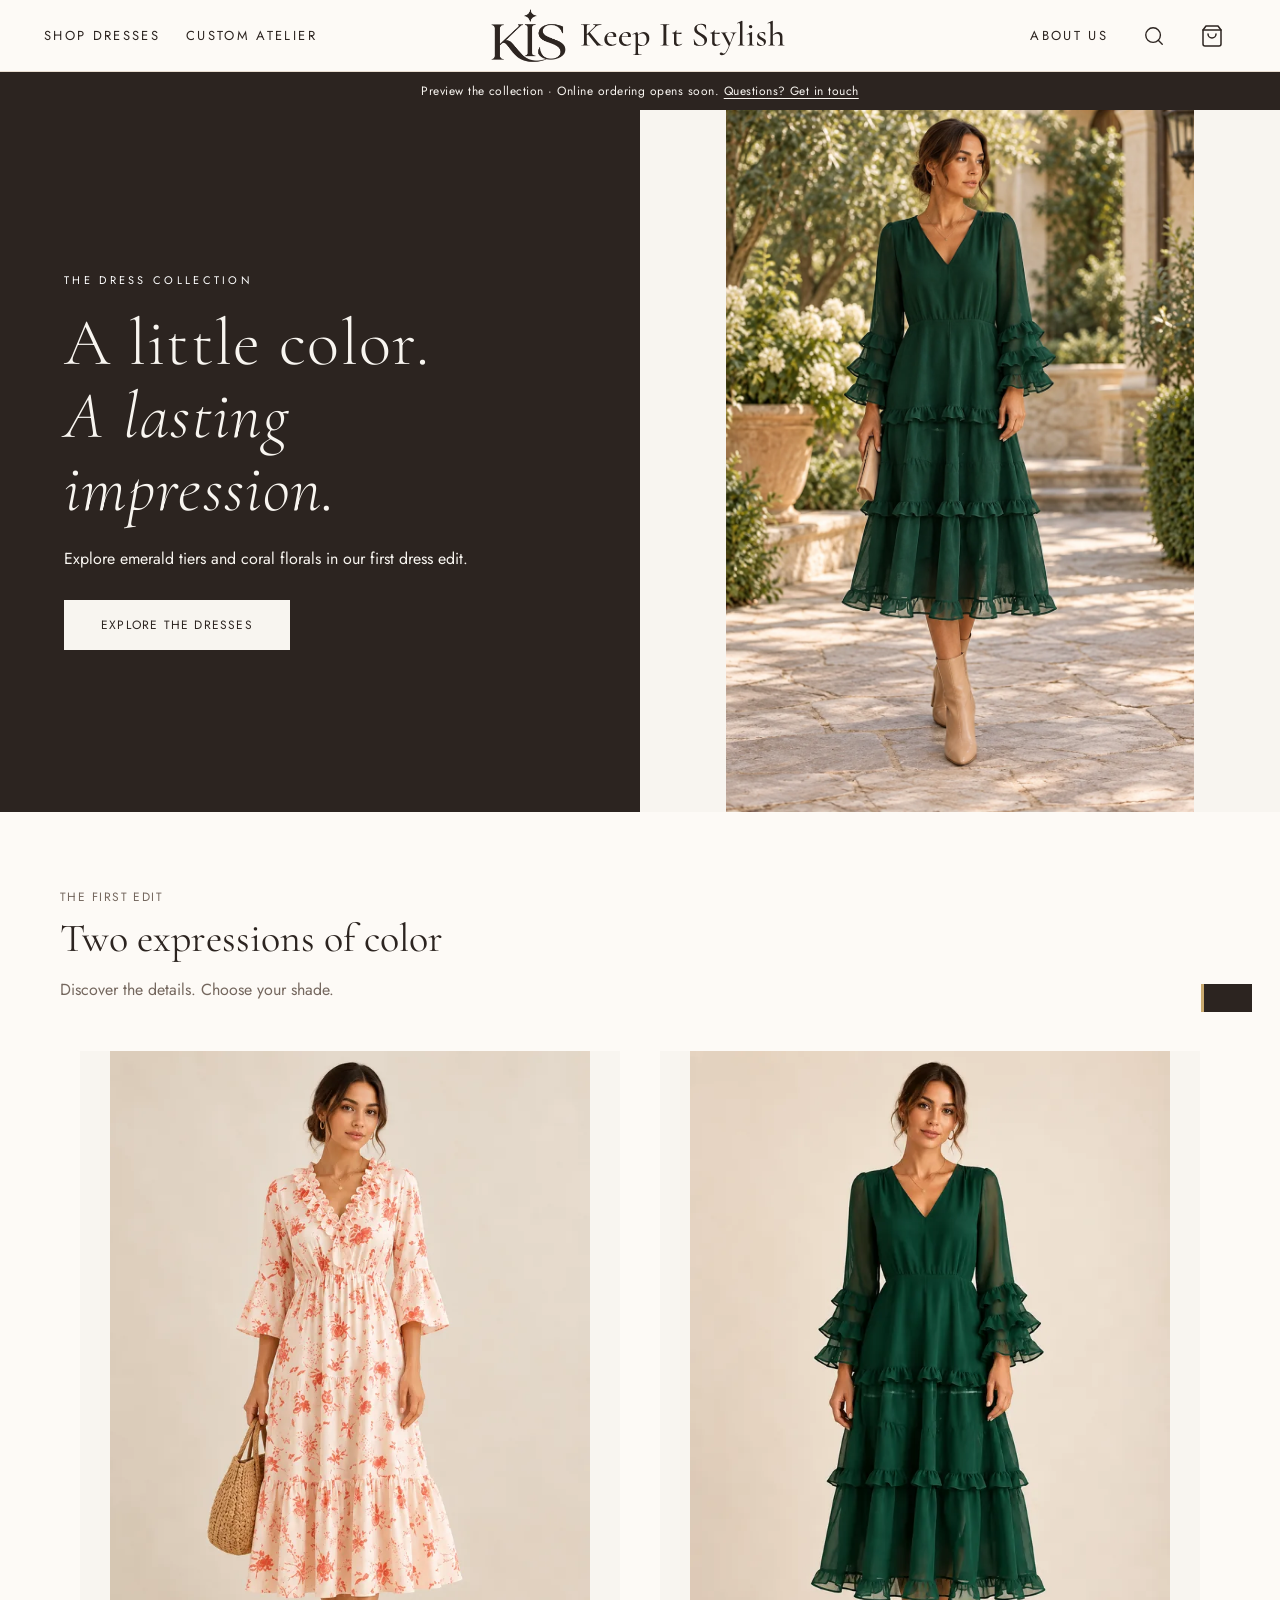
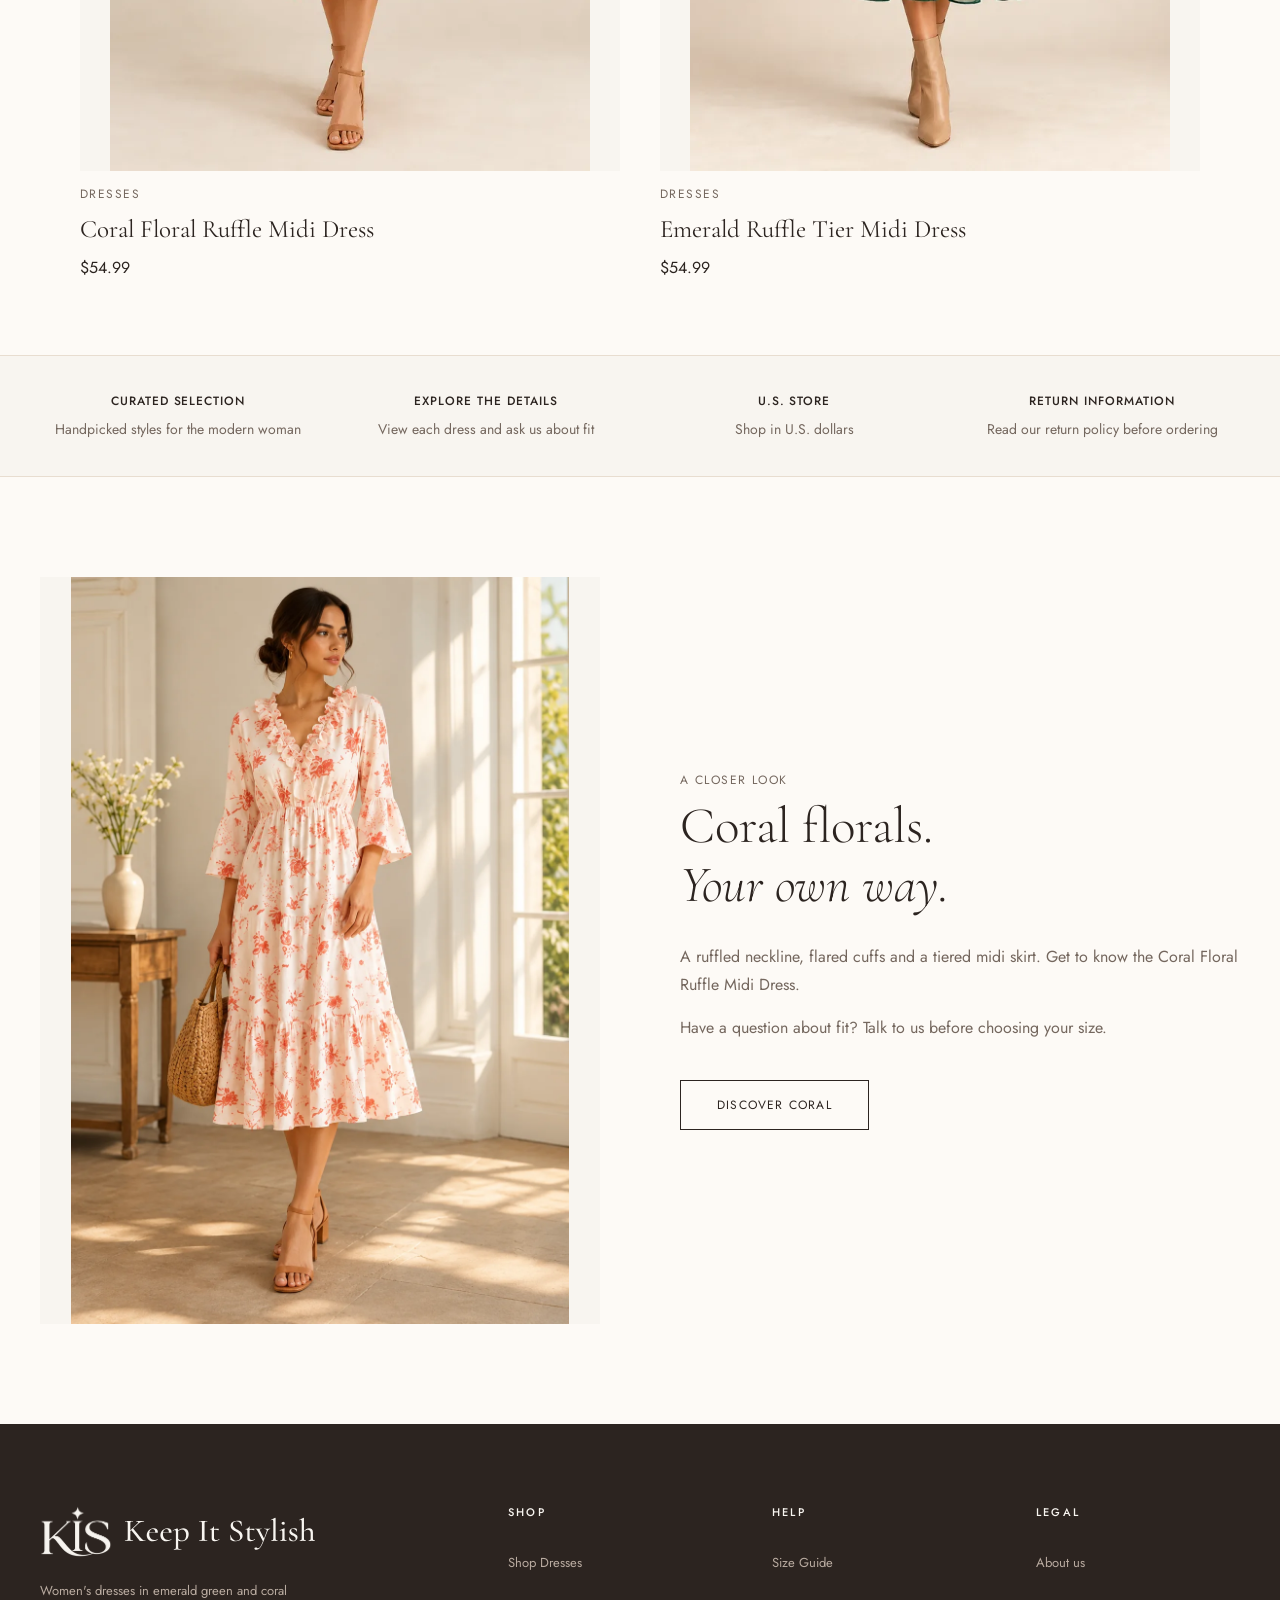
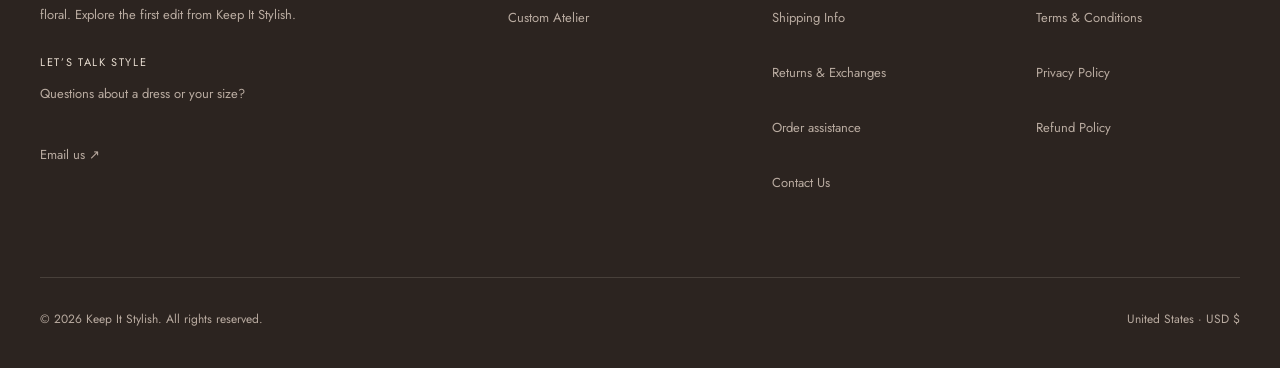
==== index.html @ 765e49f8 "Restore complete original Manju story" ====
<!DOCTYPE html>
<html lang="en-US">
<head>
<meta charset="UTF-8"/>
<meta name="viewport" content="width=device-width, initial-scale=1.0"/>
<title>Keep It Stylish | U.S. Store</title>
<meta name="description" content="Shop Keep It Stylish in U.S. dollars. Discover emerald and coral floral midi dresses for $54.99 and curated fashion."/>
<link rel="preconnect" href="https://fonts.googleapis.com"/>
<link rel="preconnect" href="https://fonts.gstatic.com" crossorigin/>
<link href="https://fonts.googleapis.com/css2?family=Cormorant+Garamond:ital,wght@0,300;0,400;0,500;1,300;1,400&family=Jost:wght@300;400;500&display=swap" rel="stylesheet"/>
<link rel="icon" href="assets/brand/favicon.ico" sizes="any"/>
<link rel="icon" type="image/svg+xml" href="assets/brand/favicon.svg?v=original-2"/>
<link rel="icon" type="image/png" sizes="32x32" href="assets/brand/favicon-32.png"/>
<link rel="apple-touch-icon" sizes="180x180" href="assets/brand/apple-touch-icon.png"/>
<style>
*{box-sizing:border-box;margin:0;padding:0}
:root{
  --ivory:#F8F5F0;--warm:#FDFAF6;--sand:#E8DDD0;--blush:#D4A89A;
  --rose:#8B4A5A;--charcoal:#2C2420;--stone:#9B8F85;--gold:#C9A96E;--espresso:#4A3028;
}
html{scroll-behavior:smooth}
body{background:var(--warm);color:var(--charcoal);font-family:'Jost',sans-serif;font-weight:300;-webkit-font-smoothing:antialiased}
.page{display:none}.page.active{display:block;animation:fadeIn .35s ease}
@keyframes fadeIn{from{opacity:0;transform:translateY(8px)}to{opacity:1;transform:translateY(0)}}


/* ── NAVBAR ── */
nav{position:sticky;top:0;z-index:100;background:rgba(253,250,246,.97);backdrop-filter:blur(12px);border-bottom:1px solid var(--sand);height:72px;display:flex;align-items:center;padding:0 40px}
.nav-left{display:flex;gap:18px}
.nav-logo{position:absolute;left:50%;transform:translateX(-50%);text-align:center;cursor:pointer;text-decoration:none}
.nav-logo-main{font-family:'Cormorant Garamond',serif;font-size:32px;letter-spacing:.1em;color:var(--charcoal);line-height:1}
.nav-logo-sub{font-size:9px;letter-spacing:.3em;color:var(--stone);text-transform:uppercase;margin-top:4px;font-family:'Jost',sans-serif}
.kis-wordmark{display:block;width:64px;height:auto;max-width:none;flex-shrink:0}
.nav-right{margin-left:auto;display:flex;gap:20px;align-items:center}
.nav-link{font-size:11px;letter-spacing:.18em;text-transform:uppercase;color:var(--charcoal);cursor:pointer;font-family:'Jost',sans-serif;background:none;border:none;transition:color .2s;padding:4px}
.nav-link:hover{color:var(--stone)}
.cart-btn{position:relative;background:none;border:none;cursor:pointer;color:var(--charcoal);font-size:22px;display:flex;align-items:center;padding:4px}
.cart-badge{position:absolute;top:-4px;right:-8px;background:var(--rose);color:#fff;font-size:9px;width:18px;height:18px;border-radius:50%;display:flex;align-items:center;justify-content:center;font-family:'Jost',sans-serif;font-weight:500}
.hamburger{display:none;background:none;border:none;cursor:pointer;color:var(--charcoal);font-size:20px;padding:0;width:40px;height:40px;align-items:center;justify-content:center;flex-shrink:0}
.nav-icon-btn{display:flex;align-items:center;justify-content:center;padding:0!important}
.logo-option:hover{border-color:var(--charcoal)!important;background:var(--ivory)!important}
.logo-option.selected{border-color:var(--charcoal)!important;outline:2px solid var(--charcoal);background:var(--ivory)!important}

/* ── SEARCH OVERLAY ── */
.search-overlay{position:fixed;inset:0;z-index:200;background:rgba(253,250,246,.97);backdrop-filter:blur(8px);display:flex;align-items:flex-start;justify-content:center;padding-top:120px;animation:fadeIn .2s ease}
.search-inner{width:100%;max-width:600px;padding:0 32px}
.search-input-el{width:100%;background:transparent;border:none;border-bottom:2px solid var(--charcoal);font-family:'Cormorant Garamond',serif;font-size:36px;color:var(--charcoal);outline:none;padding:8px 0;letter-spacing:.02em}
.search-input-el::placeholder{color:var(--stone)}
.search-close{position:fixed;top:32px;right:32px;background:none;border:none;cursor:pointer;color:var(--charcoal);font-size:24px}

/* ── MOBILE MENU ── */
.mobile-menu{position:fixed;inset:0;z-index:99;background:var(--warm);display:flex;flex-direction:column;align-items:center;justify-content:center;gap:36px}
.mobile-menu-close{position:absolute;top:24px;right:24px;background:none;border:none;cursor:pointer;color:var(--charcoal);font-size:24px}
.mobile-nav-link{font-family:'Cormorant Garamond',serif;font-size:30px;color:var(--charcoal);cursor:pointer;letter-spacing:.04em;background:none;border:none}

/* ── BUTTONS ── */
.btn{display:inline-block;font-family:'Jost',sans-serif;font-size:11px;letter-spacing:.15em;text-transform:uppercase;padding:15px 36px;cursor:pointer;border:1px solid var(--charcoal);transition:all .3s}
.btn-dark{background:var(--charcoal);color:var(--ivory)}.btn-dark:hover{background:transparent;color:var(--charcoal)}
.btn-light{background:transparent;color:var(--charcoal)}.btn-light:hover{background:var(--charcoal);color:var(--ivory)}
.btn-ivory{background:var(--ivory);color:var(--charcoal);border-color:var(--ivory)}.btn-ivory:hover{background:transparent;color:var(--ivory)}
.btn-outline-light{background:transparent;color:var(--ivory);border:1px solid rgba(253,250,246,.5)}.btn-outline-light:hover{background:var(--ivory);color:var(--charcoal)}
.btn-full{width:100%;text-align:center;padding:18px}

/* ── HERO ── */
.hero{position:relative;height:calc(100vh - 72px);min-height:560px;max-height:900px;overflow:hidden;display:flex;align-items:flex-end}
.hero img{width:100%;height:100%;object-fit:cover;object-position:center top;position:absolute;inset:0}
.hero-overlay{position:absolute;inset:0;background:linear-gradient(to top,rgba(44,36,32,.75) 0%,rgba(44,36,32,.1) 50%,transparent 100%)}
.hero-content{position:relative;z-index:2;padding:0 80px 80px;max-width:680px}
.hero-label{font-size:11px;letter-spacing:.3em;text-transform:uppercase;color:rgba(253,250,246,.7);margin-bottom:18px;font-family:'Jost',sans-serif}
.hero-title{font-family:'Cormorant Garamond',serif;font-size:clamp(44px,6vw,78px);font-weight:300;color:var(--ivory);line-height:1.1;margin-bottom:32px;letter-spacing:.02em}
.hero-btns{display:flex;gap:14px;flex-wrap:wrap}

/* ── SECTIONS ── */
.section{max-width:1400px;margin:0 auto;padding:0 40px}
.section-label{font-size:10px;letter-spacing:.25em;text-transform:uppercase;color:var(--stone);margin-bottom:8px;font-family:'Jost',sans-serif}
.section-title{font-family:'Cormorant Garamond',serif;font-size:40px;font-weight:400;color:var(--charcoal)}
.section-header{display:flex;justify-content:space-between;align-items:flex-end;margin-bottom:48px}
.view-all{font-size:11px;letter-spacing:.15em;text-transform:uppercase;color:var(--charcoal);cursor:pointer;border-bottom:1px solid var(--charcoal);padding-bottom:2px;background:none;border-top:none;border-left:none;border-right:none;font-family:'Jost',sans-serif}

/* ── PRODUCT GRID ── */
.product-grid{display:grid;grid-template-columns:repeat(auto-fill,minmax(260px,1fr));gap:40px 28px}
.product-card{cursor:pointer}.product-card:hover{opacity:.93}
.product-img-wrap{position:relative;aspect-ratio:3/4;overflow:hidden;background:var(--ivory);margin-bottom:14px}
.product-img-wrap img{width:100%;height:100%;object-fit:cover;transition:transform .6s ease}
.product-card:hover .product-img-wrap img{transform:scale(1.04)}
.product-overlay{position:absolute;bottom:0;left:0;right:0;background:rgba(44,36,32,.85);color:var(--ivory);text-align:center;padding:12px;font-size:11px;letter-spacing:.2em;text-transform:uppercase;font-family:'Jost',sans-serif;transform:translateY(100%);transition:transform .28s ease}
.product-card:hover .product-overlay{transform:translateY(0)}
.badge{display:inline-block;font-size:10px;font-weight:500;letter-spacing:.15em;text-transform:uppercase;padding:3px 9px}
.badge-new{background:var(--charcoal);color:var(--ivory)}
.badge-best{background:var(--rose);color:#fff}
.badge-sale{background:var(--gold);color:var(--charcoal)}
.product-cat{font-size:10px;letter-spacing:.2em;text-transform:uppercase;color:var(--stone);margin-bottom:6px;font-family:'Jost',sans-serif}
.product-name{font-family:'Cormorant Garamond',serif;font-size:20px;font-weight:400;color:var(--charcoal);margin-bottom:8px}
.product-price-main{font-size:14px;color:var(--charcoal);font-family:'Jost',sans-serif}
.product-price-orig{font-size:13px;color:var(--stone);text-decoration:line-through;margin-left:8px;font-family:'Jost',sans-serif}

/* ── CATEGORY TILES ── */
.cat-grid{display:grid;grid-template-columns:1fr 1fr;gap:24px}
.cat-tile{position:relative;aspect-ratio:4/3;overflow:hidden;cursor:pointer}
.cat-tile img{width:100%;height:100%;object-fit:cover;transition:transform .6s ease}
.cat-tile:hover img{transform:scale(1.04)}
.cat-overlay{position:absolute;inset:0;background:linear-gradient(to top,rgba(44,36,32,.65) 0%,transparent 60%)}
.cat-info{position:absolute;bottom:40px;left:40px}
.cat-sub{font-size:10px;letter-spacing:.25em;text-transform:uppercase;color:rgba(253,250,246,.7);margin-bottom:8px;font-family:'Jost',sans-serif}
.cat-name{font-family:'Cormorant Garamond',serif;font-size:34px;font-weight:400;color:var(--ivory);letter-spacing:.04em}

/* ── MARQUEE ── */
.marquee-bar{background:var(--charcoal);padding:22px 0;overflow:hidden;white-space:nowrap}
.marquee-inner{display:inline-block;animation:marquee 22s linear infinite;font-size:11px;letter-spacing:.2em;text-transform:uppercase;color:var(--sand);font-family:'Jost',sans-serif}
@keyframes marquee{from{transform:translateX(0)}to{transform:translateX(-50%)}}

/* ── PROMISE STRIP ── */
.promise-strip{background:var(--ivory);border-top:1px solid var(--sand);border-bottom:1px solid var(--sand);padding:60px 40px}
.promise-grid{max-width:1200px;margin:0 auto;display:grid;grid-template-columns:repeat(4,1fr);gap:32px;text-align:center}
.promise-icon{font-family:'Cormorant Garamond',serif;font-size:28px;color:var(--gold);margin-bottom:14px}
.promise-title{font-size:11px;letter-spacing:.15em;text-transform:uppercase;color:var(--charcoal);margin-bottom:8px;font-weight:500;font-family:'Jost',sans-serif}
.promise-text{font-size:13px;color:var(--stone);line-height:1.6;font-family:'Jost',sans-serif}

/* ── EDITORIAL ── */
.editorial{max-width:1400px;margin:100px auto;padding:0 40px;display:grid;grid-template-columns:1fr 1fr;gap:80px;align-items:center}
.editorial img{width:100%;aspect-ratio:3/4;object-fit:cover}
.editorial-title{font-family:'Cormorant Garamond',serif;font-size:clamp(34px,4vw,54px);font-weight:300;color:var(--charcoal);line-height:1.15;margin-bottom:28px}
.editorial-text{font-size:14px;line-height:1.9;color:var(--stone);margin-bottom:14px;font-family:'Jost',sans-serif}

/* ── DIVIDER ── */
.divider{height:1px;background:var(--sand);margin:24px 0}

/* ── FOOTER ── */
footer{background:var(--charcoal);color:var(--sand);padding:80px 40px 40px;margin-top:120px}
.footer-grid{max-width:1400px;margin:0 auto;display:grid;grid-template-columns:2fr 1fr 1fr 1fr;gap:60px;padding-bottom:60px;border-bottom:1px solid rgba(232,221,208,.15)}
.footer-brand{font-family:'Cormorant Garamond',serif;font-size:26px;color:var(--ivory);letter-spacing:.08em;margin-bottom:14px}
.footer-desc{font-size:13px;line-height:1.8;color:var(--stone);max-width:260px;margin-bottom:28px;font-family:'Jost',sans-serif}
.footer-col-title{font-size:11px;letter-spacing:.2em;text-transform:uppercase;color:var(--ivory);margin-bottom:22px;font-weight:500;font-family:'Jost',sans-serif}
.footer-link{display:block;font-size:13px;color:var(--stone);margin-bottom:11px;cursor:pointer;transition:color .2s;background:none;border:none;font-family:'Jost',sans-serif;text-align:left}.footer-link:hover{color:var(--ivory)}
.footer-bottom{max-width:1400px;margin:32px auto 0;display:flex;justify-content:space-between;font-size:12px;color:var(--stone);font-family:'Jost',sans-serif}
.newsletter-row{display:flex}
.newsletter-input{flex:1;background:rgba(255,255,255,.07);border:1px solid rgba(232,221,208,.2);border-right:none;color:var(--ivory);font-family:'Jost',sans-serif;font-size:12px;padding:11px 14px;outline:none}
.newsletter-btn{background:var(--gold);border:1px solid var(--gold);color:var(--charcoal);font-family:'Jost',sans-serif;font-size:10px;letter-spacing:.15em;text-transform:uppercase;padding:11px 16px;cursor:pointer;font-weight:500}

/* ── COLLECTIONS ── */
.collections-header{text-align:center;margin-bottom:56px;padding-top:60px}
.cat-tabs{display:flex;justify-content:center;border-bottom:1px solid var(--sand);margin-bottom:44px}
.cat-tab{font-family:'Jost',sans-serif;font-size:11px;letter-spacing:.18em;text-transform:uppercase;background:none;border:none;border-bottom:2px solid transparent;padding:12px 28px;cursor:pointer;color:var(--stone);margin-bottom:-1px;transition:all .2s}
.cat-tab.active{border-bottom-color:var(--charcoal);color:var(--charcoal)}
.controls-row{display:flex;justify-content:space-between;align-items:center;margin-bottom:36px;flex-wrap:wrap;gap:12px}
.filter-btn{display:flex;align-items:center;gap:8px;font-family:'Jost',sans-serif;font-size:11px;letter-spacing:.15em;text-transform:uppercase;background:none;border:1px solid var(--sand);padding:10px 18px;cursor:pointer;color:var(--charcoal)}
.sort-select{font-family:'Jost',sans-serif;font-size:11px;background:none;border:1px solid var(--sand);padding:10px 14px;cursor:pointer;color:var(--charcoal);outline:none}

/* ── PRODUCT DETAIL ── */
.product-detail-grid{max-width:1400px;margin:0 auto;padding:40px 40px 100px;display:grid;grid-template-columns:1fr 1fr;gap:80px}
.gallery-main{aspect-ratio:3/4;overflow:hidden;background:var(--ivory);margin-bottom:14px;position:relative}
.gallery-main img{width:100%;height:100%;object-fit:cover}
.gallery-thumbs{display:flex;gap:12px}
.gallery-thumb{width:80px;height:100px;object-fit:cover;cursor:pointer;border:2px solid transparent;transition:border-color .2s}
.gallery-thumb.active{border-color:var(--charcoal)}
.size-grid{display:flex;gap:10px;flex-wrap:wrap;margin-top:14px}
.size-btn{width:52px;height:52px;font-family:'Jost',sans-serif;font-size:12px;background:transparent;color:var(--charcoal);border:1px solid var(--charcoal);cursor:pointer;transition:all .2s}
.size-btn.sel{background:var(--charcoal);color:var(--ivory)}
.swatch{width:34px;height:34px;border-radius:50%;cursor:pointer;border:3px solid transparent;outline:1px solid var(--sand);transition:border-color .2s}
.swatch.sel{border-color:var(--charcoal)}
.add-to-cart-btn{width:100%;padding:20px;background:var(--charcoal);color:var(--ivory);font-family:'Jost',sans-serif;font-size:11px;letter-spacing:.2em;text-transform:uppercase;border:none;cursor:pointer;margin-top:28px;margin-bottom:20px;transition:background .3s;display:flex;align-items:center;justify-content:center;gap:10px}
.add-to-cart-btn.added{background:var(--rose)}
.shipping-note{margin-top:28px;padding:20px;background:var(--ivory);border:1px solid var(--sand);font-size:12px;color:var(--stone);line-height:1.8;font-family:'Jost',sans-serif}

/* ── CART ── */
.cart-layout{display:grid;grid-template-columns:1fr 360px;gap:80px;align-items:start}
.cart-item-row{display:grid;grid-template-columns:100px 1fr auto;gap:22px;padding:26px 0;border-bottom:1px solid var(--sand);align-items:center}
.cart-item-img{width:100px;height:132px;object-fit:cover;background:var(--ivory)}
.qty-control{display:flex;align-items:center;border:1px solid var(--sand);width:fit-content}
.qty-btn{width:36px;height:36px;display:flex;align-items:center;justify-content:center;background:none;border:none;cursor:pointer;color:var(--charcoal);font-size:18px}
.qty-num{width:40px;text-align:center;font-size:14px;font-family:'Jost',sans-serif}
.remove-btn{background:none;border:none;cursor:pointer;color:var(--stone);font-size:16px;display:block;margin-left:auto}
.order-summary-box{background:var(--ivory);border:1px solid var(--sand);padding:40px;position:sticky;top:90px}

/* Coupon */
.coupon-row{display:flex;margin-bottom:8px}
.coupon-input{flex:1;border:1px solid var(--sand);border-right:none;background:#fff;font-family:'Jost',sans-serif;font-size:12px;padding:11px 14px;outline:none;letter-spacing:.06em;text-transform:uppercase}
.coupon-input.error{border-color:var(--rose)}
.coupon-apply{background:var(--sand);border:1px solid var(--sand);color:var(--charcoal);font-family:'Jost',sans-serif;font-size:10px;letter-spacing:.15em;text-transform:uppercase;padding:11px 14px;cursor:pointer}
.coupon-success{background:#f0fff0;border:1px solid #b2dfb2;padding:11px 14px;display:flex;justify-content:space-between;align-items:center;margin-bottom:8px;font-size:12px;color:green;font-family:'Jost',sans-serif}
.coupon-remove{background:none;border:none;cursor:pointer;color:var(--stone);font-size:16px}

/* ── CHECKOUT ── */
.checkout-layout{display:grid;grid-template-columns:1fr 360px;gap:80px;align-items:start}
.steps-row{display:flex;align-items:center;margin-bottom:52px}
.step-dot{width:32px;height:32px;border-radius:50%;display:flex;align-items:center;justify-content:center;font-size:12px;font-family:'Jost',sans-serif;background:var(--sand);color:var(--stone);flex-shrink:0}
.step-dot.done{background:var(--charcoal);color:var(--ivory)}
.step-text{font-size:11px;letter-spacing:.15em;text-transform:uppercase;font-family:'Jost',sans-serif;color:var(--stone);margin-left:10px}
.step-text.done{color:var(--charcoal)}
.step-line{width:60px;height:1px;background:var(--sand);margin:0 16px}

/* Form fields */
.field-label{font-size:10px;letter-spacing:.18em;text-transform:uppercase;color:var(--stone);display:block;margin-bottom:8px;font-family:'Jost',sans-serif}
.field-input{width:100%;border:none;border-bottom:1px solid var(--sand);background:transparent;font-family:'Jost',sans-serif;font-weight:300;font-size:14px;padding:11px 0;color:var(--charcoal);outline:none;transition:border-color .3s;letter-spacing:.04em}
.field-input:focus{border-bottom-color:var(--charcoal)}
.field-input::placeholder{color:var(--stone);font-size:13px}
.field-input.err{border-bottom-color:var(--rose)}
.field-error-msg{font-size:11px;color:var(--rose);margin-top:6px;font-family:'Jost',sans-serif;display:none}
.field-error-msg.visible{display:block}
.field-select{width:100%;border:none;border-bottom:1px solid var(--sand);background:transparent;font-family:'Jost',sans-serif;font-weight:300;font-size:14px;padding:11px 0;color:var(--charcoal);outline:none;transition:border-color .3s;appearance:none;cursor:pointer;background-image:url("data:image/svg+xml,%3Csvg xmlns='http://www.w3.org/2000/svg' width='12' height='12' viewBox='0 0 24 24' fill='none' stroke='%239B8F85' stroke-width='2'%3E%3Cpolyline points='6 9 12 15 18 9'%3E%3C/polyline%3E%3C/svg%3E");background-repeat:no-repeat;background-position:right 4px center}
.field-select.err{border-bottom-color:var(--rose)}
.form-grid-2{display:grid;grid-template-columns:1fr 1fr;gap:24px;margin-bottom:22px}
.form-grid-3{display:grid;grid-template-columns:1fr 1fr 1fr;gap:24px;margin-bottom:22px}
.form-single{margin-bottom:22px}
.validation-banner{background:#fff5f5;border:1px solid var(--rose);padding:14px 18px;margin-bottom:22px;font-size:12px;color:var(--rose);font-family:'Jost',sans-serif;display:none}
.validation-banner.visible{display:block}
.shipping-summary{background:var(--ivory);border:1px solid var(--sand);padding:14px 18px;margin-bottom:28px;display:flex;justify-content:space-between;align-items:center}

/* Payment methods */
.payment-methods{display:grid;grid-template-columns:repeat(3,1fr);gap:12px;margin-bottom:36px}
.pay-method{border:1px solid var(--sand);padding:20px;text-align:center;cursor:pointer;background:var(--ivory);transition:border-color .2s}
.pay-method:hover,.pay-method.selected{border-color:var(--charcoal)}
.pay-icon{font-size:22px;margin-bottom:8px}
.pay-label{font-size:11px;color:var(--charcoal);font-family:'Jost',sans-serif;letter-spacing:.06em}

/* ── CONTENT PAGES ── */
.content-page{max-width:800px;margin:0 auto;padding:80px 40px 120px}
.content-page h1{font-family:'Cormorant Garamond',serif;font-size:52px;font-weight:400;color:var(--charcoal);margin-bottom:12px}
.content-page h2{font-family:'Cormorant Garamond',serif;font-size:26px;font-weight:400;color:var(--charcoal);margin-bottom:14px;margin-top:40px}
.content-page p{font-size:14px;color:var(--stone);line-height:1.9;font-family:'Jost',sans-serif;margin-bottom:8px}
.content-page ul{list-style:none;padding:0}
.content-page li{font-size:14px;color:var(--stone);line-height:1.8;padding-left:20px;position:relative;margin-bottom:8px;font-family:'Jost',sans-serif}
.content-page li::before{content:'—';position:absolute;left:0;color:var(--gold)}
.info-box{background:var(--ivory);border:1px solid var(--sand);padding:28px;margin-top:32px}
table{width:100%;border-collapse:collapse;margin-top:16px}
th{font-family:'Jost',sans-serif;font-size:10px;letter-spacing:.18em;text-transform:uppercase;color:var(--charcoal);padding:12px 16px;text-align:left;border-bottom:2px solid var(--sand);font-weight:500}
td{font-family:'Jost',sans-serif;font-size:13px;color:var(--stone);padding:14px 16px;border-bottom:1px solid var(--sand)}
tr:nth-child(even) td{background:var(--ivory)}

/* ── ACCOUNT ── */
.account-layout{display:grid;grid-template-columns:200px 1fr;gap:60px;max-width:1100px;margin:0 auto;padding:60px 40px 100px}
.account-nav-btn{width:100%;display:flex;align-items:center;gap:12px;padding:14px 16px;background:transparent;border:none;border-left:2px solid transparent;cursor:pointer;font-family:'Jost',sans-serif;font-size:11px;letter-spacing:.12em;text-transform:uppercase;color:var(--stone);text-align:left;margin-bottom:4px;transition:all .2s}
.account-nav-btn.active{background:var(--ivory);border-left-color:var(--charcoal);color:var(--charcoal)}
.order-card{border:1px solid var(--sand);padding:26px;margin-bottom:14px;background:var(--ivory)}
.order-status-badge{font-size:10px;letter-spacing:.15em;text-transform:uppercase;padding:4px 12px;border:1px solid;font-family:'Jost',sans-serif}
.status-delivered{color:#1D9E75;border-color:#1D9E75}
.status-shipped{color:var(--gold);border-color:var(--gold)}

/* ── MISC ── */
.back-link{display:inline-flex;align-items:center;gap:6px;font-size:11px;letter-spacing:.15em;text-transform:uppercase;color:var(--stone);cursor:pointer;margin-bottom:36px;background:none;border:none;font-family:'Jost',sans-serif;padding:0}
.back-link:hover{color:var(--charcoal)}
.toast{position:fixed;bottom:28px;right:28px;background:var(--charcoal);color:var(--ivory);padding:14px 24px;font-family:'Jost',sans-serif;font-size:13px;letter-spacing:.06em;z-index:9999;transform:translateY(140px);transition:transform .35s ease;border-left:3px solid var(--gold)}
.toast.show{transform:translateY(0)}
.empty-state{max-width:500px;margin:80px auto;text-align:center;padding:0 32px}
.success-box{background:#f0fff0;border:1px solid #b2dfb2;padding:32px;border-radius:0}
.login-page{max-width:440px;margin:80px auto;padding:0 40px 100px}

/* ══════════════════════════════════════════════
   RESPONSIVE — Tablet (≤1024px)
══════════════════════════════════════════════ */
@media(max-width:1024px){
  nav{padding:0 24px}
  .hero-content{padding:0 48px 64px}
  .section{padding:0 28px}
  .footer-grid{grid-template-columns:1fr 1fr;gap:40px}
  .editorial{gap:48px}
  .product-detail-grid{gap:48px}
}

/* ══════════════════════════════════════════════
   RESPONSIVE — Small Tablet / Large Phone (≤900px)
══════════════════════════════════════════════ */
@media(max-width:900px){
  /* Layouts */
  .cart-layout,.checkout-layout{grid-template-columns:1fr;gap:36px}
  .checkout-layout .order-summary-box,.cart-layout .order-summary-box{position:static;order:-1}
  .product-detail-grid{grid-template-columns:1fr;gap:32px;padding:24px 24px 60px}
  .account-layout{grid-template-columns:1fr;gap:0;padding:40px 24px 80px}
  .editorial{grid-template-columns:1fr;gap:40px;margin:60px auto;padding:0 24px}

  /* Grids */
  .form-grid-3{grid-template-columns:1fr 1fr}
  .promise-grid{grid-template-columns:1fr 1fr;gap:28px}
  .footer-grid{grid-template-columns:1fr 1fr;gap:36px}
  .payment-methods{grid-template-columns:repeat(3,1fr)}

  /* Account nav — horizontal strip on tablet */
  .account-nav-btn{border-left:none;border-bottom:2px solid transparent;padding:12px 14px;font-size:10px}
  .account-nav-btn.active{border-left-color:transparent;border-bottom-color:var(--charcoal)}
  #account-dash > div:first-child{display:flex;flex-direction:row;flex-wrap:wrap;gap:4px;border-bottom:1px solid var(--sand);margin-bottom:32px}

  /* Contact page grid */
  .contact-grid{grid-template-columns:1fr!important;gap:36px!important}

  /* Sections */
  .section{padding:0 24px}
  .section-header{margin-bottom:32px}
  footer{padding:60px 24px 32px;margin-top:80px}
  .promise-strip{padding:48px 24px}
  .content-page{padding:60px 24px 80px}
  /* Reduce large inline margins on home sections */
  .section[style*="margin-top:90px"]{margin-top:56px!important}
  .section[style*="margin-bottom:90px"]{margin-bottom:56px!important}
}

/* ══════════════════════════════════════════════
   RESPONSIVE — Mobile (≤640px)
══════════════════════════════════════════════ */
@media(max-width:640px){
  /* ── Nav ── */
  nav{padding:0 12px;height:60px}
  nav .nav-left{display:none}

  /* Hamburger — visible on left on mobile */
  .hamburger{display:flex!important}

  /* Logo — centered, compact on mobile */
  .nav-logo{gap:10px!important}
  .nav-logo > div:first-child{width:34px!important;height:34px!important}
  .nav-logo .kis-wordmark{width:45px}
  .nav-logo-main{font-size:16px!important;letter-spacing:.05em!important}
  .nav-logo-sub{font-size:7px!important;letter-spacing:.18em!important;margin-top:2px!important}

  /* Right-side icons — smaller, tight, no clutter */
  .nav-right{gap:0;margin-left:auto}
  .nav-right > button[onclick*="about"]{display:none}
  .nav-right .nav-link{padding:0;width:36px;height:36px}
  .nav-right .nav-link svg,.nav-icon-btn svg{width:20px!important;height:20px!important}
  .cart-btn{padding:0;width:36px;height:36px}
  .cart-btn svg{width:20px!important;height:20px!important}
  .cart-badge{top:-3px;right:-4px;width:15px;height:15px;font-size:8px}


  /* ── Hero ── */
  .hero{height:70vh;min-height:440px}
  .hero-content{padding:0 20px 44px;max-width:100%}
  .hero-title{font-size:clamp(34px,8vw,52px);margin-bottom:24px}
  .hero-label{font-size:10px;letter-spacing:.2em;margin-bottom:12px}
  .hero-btns{flex-direction:column;gap:10px}
  .hero-btns .btn{width:100%;text-align:center}

  /* ── Buttons ── */
  .btn{padding:14px 24px;font-size:11px}
  .btn-full{padding:16px}

  /* ── Sections ── */
  .section{padding:0 16px}
  .section-title{font-size:30px}
  .section-header{flex-direction:column;align-items:flex-start;gap:12px;margin-bottom:28px}
  .section[style*="margin-top:90px"]{margin-top:40px!important}
  .section[style*="margin-bottom:90px"]{margin-bottom:40px!important}

  /* ── Category tiles ── */
  .cat-grid{grid-template-columns:1fr;gap:16px}
  .cat-tile{aspect-ratio:16/9}
  .cat-info{bottom:20px;left:20px}
  .cat-name{font-size:26px}

  /* ── Product grid — 2 columns on phone ── */
  .product-grid{grid-template-columns:repeat(2,1fr);gap:20px 12px}
  .product-name{font-size:16px}
  .product-img-wrap{margin-bottom:10px}
  /* Overlay: always slightly visible on touch devices */
  .product-overlay{transform:translateY(0);opacity:0;transition:opacity .2s}
  .product-card:active .product-overlay{opacity:1}

  /* ── Collection page ── */
  .collections-header{padding-top:40px;margin-bottom:36px}
  .collections-header .section-title{font-size:36px}
  .cat-tabs{gap:0;overflow-x:auto;-webkit-overflow-scrolling:touch;justify-content:flex-start;padding-bottom:0;scrollbar-width:none}
  .cat-tabs::-webkit-scrollbar{display:none}
  .cat-tab{flex-shrink:0;padding:12px 18px;font-size:10px}
  .controls-row{flex-direction:row;flex-wrap:wrap;gap:10px;margin-bottom:24px}
  .filter-btn{font-size:10px;padding:9px 14px}
  .sort-select{font-size:10px;padding:9px 12px}

  /* ── Product detail ── */
  .product-detail-grid{padding:16px 16px 60px;gap:24px}
  .gallery-thumbs{gap:8px}
  .gallery-thumb{width:60px;height:76px}
  #detail-name{font-size:30px!important}
  #detail-price{font-size:22px!important}
  .size-btn{width:46px;height:46px;font-size:11px}
  .add-to-cart-btn{padding:16px;font-size:11px;margin-top:20px;margin-bottom:16px}
  .shipping-note{font-size:11px;padding:16px}
  /* back link area */
  [style*="padding:40px 40px 20px"]{padding:16px 16px 8px!important}

  /* ── Cart ── */
  .cart-layout{gap:28px}
  [style*="padding:60px 40px 100px"]{padding:32px 16px 60px!important}
  .cart-item-row{grid-template-columns:80px 1fr auto;gap:14px;padding:18px 0}
  .cart-item-img{width:80px;height:106px}
  .order-summary-box{padding:24px}
  #cart-title{font-size:32px!important}

  /* ── Checkout ── */
  .checkout-layout{gap:28px}
  .steps-row{margin-bottom:36px}
  .step-dot{width:28px;height:28px;font-size:11px}
  .step-text{font-size:10px;letter-spacing:.1em}
  .step-line{width:32px;margin:0 8px}
  .form-grid-2,.form-grid-3{grid-template-columns:1fr}
  .payment-methods{grid-template-columns:1fr;gap:10px}
  .pay-method{padding:14px;display:flex;align-items:center;gap:12px;text-align:left}
  .pay-icon{font-size:20px;margin-bottom:0}
  [style*="padding:60px 40px 100px"]{padding:28px 16px 60px!important}

  /* ── Promise strip ── */
  .promise-strip{padding:40px 16px}
  .promise-grid{grid-template-columns:1fr 1fr;gap:24px}
  .promise-icon{font-size:22px;margin-bottom:10px}
  .promise-title{font-size:10px}
  .promise-text{font-size:12px}

  /* ── Editorial ── */
  .editorial{margin:48px auto;padding:0 16px;gap:28px}
  .editorial img{aspect-ratio:4/3}
  .editorial-title{font-size:clamp(26px,6vw,40px);margin-bottom:20px}

  /* ── Marquee ── */
  .marquee-bar{padding:16px 0}

  /* ── Footer ── */
  footer{padding:48px 16px 28px;margin-top:60px}
  .footer-grid{grid-template-columns:1fr;gap:36px}
  .footer-brand{font-size:22px}
  .footer-desc{max-width:100%}
  .footer-bottom{flex-direction:column;gap:8px;text-align:center;font-size:11px}
  .newsletter-row{flex-direction:row}
  .newsletter-input{font-size:13px;padding:12px 14px}
  .newsletter-btn{font-size:10px;white-space:nowrap}

  /* ── Content pages ── */
  .content-page{padding:40px 16px 60px}
  .content-page h1{font-size:36px}
  .content-page h2{font-size:22px;margin-top:32px}
  table{font-size:12px}
  th,td{padding:10px 10px}
  .info-box{padding:20px}

  /* ── Account ── */
  .account-layout{padding:24px 16px 60px}
  .login-page{padding:0 16px 60px;margin:48px auto}
  .login-page .section-title{font-size:36px!important}
  #tab-profile .form-grid-2,.tab-orders .form-grid-2{grid-template-columns:1fr}

  /* ── Cart & Checkout pages inner padding ── */
  #page-cart > div,.page > .content-page{padding-left:16px!important;padding-right:16px!important}

  /* ── Toast ── */
  .toast{bottom:16px;right:16px;left:16px;font-size:12px;padding:12px 16px}

  /* ── Misc ── */
  .empty-state{padding:0 16px;margin:60px auto}
  .coupon-input{font-size:13px;padding:12px 12px}
  .coupon-apply{font-size:10px;padding:12px 12px}
  .back-link{margin-bottom:20px}
}

/* ══════════════════════════════════════════════
   RESPONSIVE — Extra small (≤380px) — e.g. SE
══════════════════════════════════════════════ */
@media(max-width:380px){
  .product-grid{grid-template-columns:repeat(2,1fr);gap:14px 8px}
  .product-name{font-size:14px}
  .hero{height:65vh;min-height:380px}
  .hero-title{font-size:28px}
  .cat-name{font-size:22px}
  .promise-grid{grid-template-columns:1fr}
  nav{height:56px}
  .footer-grid{gap:28px}
}

.gallery-main img{object-fit:contain}.gallery-thumbs{flex-wrap:wrap}button:disabled{opacity:.6;cursor:not-allowed}

@media(min-width:769px) and (max-width:1200px){.nav-left{gap:10px}.nav-link{font-size:9px;letter-spacing:.1em}.nav-logo-main{font-size:26px}}

.size-coming{width:78px;border-style:dashed;color:var(--stone)}.size-coming small{display:block;font-size:9px;line-height:1.4;margin-top:3px}.size-btn:focus-visible{outline:2px solid var(--gold);outline-offset:3px}

/* Outlined atelier signature: consistent lettering on every device. */
.brand-logo{display:block;width:300px;height:auto}
.nav-logo{display:flex;align-items:center;min-height:44px}
.nav-logo:focus-visible{outline:2px solid var(--rose);outline-offset:5px}
.footer-logo{display:block;width:280px;max-width:100%;height:auto;margin-bottom:20px}
@media(max-width:1100px){
  nav .nav-left{display:none}
  .hamburger{display:flex!important}
  .nav-right > button[onclick*="about"]{display:none}
}
@media(max-width:640px){
  .nav-logo{left:calc(50% - 18px)}
  .brand-logo{width:clamp(140px,calc(100vw - 174px),210px)}
  .nav-right > button[onclick*="account"]{display:none}
}
</style>
<link rel="stylesheet" href="assets/storefront.css?v=launch-15"/>
</head>
<body><a class="skip-link" href="#main-content">Skip to content</a>


<!-- NAVBAR -->
<nav>
  <!-- Desktop: left nav links · Mobile: hidden (hamburger takes its place) -->
  <div class="nav-left">
    <button class="nav-link" onclick="showPage('collections')">Shop Dresses</button>

    <button class="nav-link" onclick="showPage('custom')" style="color:#8B4A5A;border-bottom:1px solid #8B4A5A;padding-bottom:1px">Custom Atelier</button>
  </div>
  <!-- Mobile-only hamburger — sits on the LEFT so logo stays centered -->
  <button class="hamburger" id="hamburger-btn" onclick="toggleMobileMenu(true)" aria-label="Menu">☰</button>
  <!-- Centered logo -->
  <a class="nav-logo" href="#home" onclick="showPage('home');return false" aria-label="Keep It Stylish — home">
    <img class="brand-logo" src="assets/brand/logo.svg?v=original-2" width="384" height="76" alt="Keep It Stylish"/>
  </a>
  <!-- Right: icons -->
  <div class="nav-right">
    <button class="nav-link" onclick="showPage('about')" style="letter-spacing:.15em">About us</button>
    <button class="nav-link nav-icon-btn" onclick="openSearch()" aria-label="Search">
      <svg xmlns="http://www.w3.org/2000/svg" width="22" height="22" viewBox="0 0 24 24" fill="none" stroke="currentColor" stroke-width="1.5" stroke-linecap="round" stroke-linejoin="round"><circle cx="11" cy="11" r="8"/><path d="m21 21-4.35-4.35"/></svg>
    </button>
    <button class="nav-link nav-icon-btn" onclick="showPage('account')" aria-label="My Account">
      <svg xmlns="http://www.w3.org/2000/svg" width="22" height="22" viewBox="0 0 24 24" fill="none" stroke="currentColor" stroke-width="1.5" stroke-linecap="round" stroke-linejoin="round"><path d="M20 21v-2a4 4 0 0 0-4-4H8a4 4 0 0 0-4 4v2"/><circle cx="12" cy="7" r="4"/></svg>
    </button>
    <button class="cart-btn" onclick="showPage('cart')" aria-label="Cart">
      <svg xmlns="http://www.w3.org/2000/svg" width="24" height="24" viewBox="0 0 24 24" fill="none" stroke="currentColor" stroke-width="1.5" stroke-linecap="round" stroke-linejoin="round"><path d="M6 2 3 6v14a2 2 0 0 0 2 2h14a2 2 0 0 0 2-2V6l-3-4z"/><line x1="3" y1="6" x2="21" y2="6"/><path d="M16 10a4 4 0 0 1-8 0"/></svg>
      <span class="cart-badge" id="cart-badge" style="display:none">0</span>
    </button>
  </div>
</nav>

<!-- SEARCH OVERLAY -->
<div id="search-overlay" class="search-overlay" style="display:none">
  <div class="search-inner">
    <form onsubmit="doSearch(event)">
      <input class="search-input-el" id="search-input" aria-label="Search dresses" placeholder="Search styles…" autocomplete="off"/>
    </form>
    <p style="font-size:11px;color:var(--stone);margin-top:16px;letter-spacing:.1em;font-family:'Jost',sans-serif">Press Enter to search · Esc to close</p>
  </div>
  <button class="search-close" aria-label="Close search" onclick="closeSearch()">✕</button>
</div>

<!-- MOBILE MENU -->
<div id="mobile-menu" class="mobile-menu" style="display:none">
  <button class="mobile-menu-close" aria-label="Close menu" onclick="toggleMobileMenu(false)">✕</button>
  <button class="mobile-nav-link" onclick="toggleMobileMenu(false);showPage('home')">Home</button>
  <button class="mobile-nav-link" onclick="toggleMobileMenu(false);showPage('collections')">Shop Dresses</button>

  <button class="mobile-nav-link" onclick="toggleMobileMenu(false);showPage('custom')" style="color:#8B4A5A">Custom Atelier</button>
  <button class="mobile-nav-link" onclick="toggleMobileMenu(false);showPage('about')">About us</button>
  <button class="mobile-nav-link" onclick="toggleMobileMenu(false);showPage('account')">My Account</button>
</div>

<!-- ════════════════════════ HOME ════════════════════════ -->
<div class="preview-banner">Preview the collection · Online ordering opens soon. <a href="#contact">Questions? Get in touch</a></div>
<main id="main-content" tabindex="-1">
<div id="page-home" class="page active">
  <div class="hero">
    <img src="assets/products/green-dress-garden-1280.webp" srcset="assets/products/green-dress-garden-640.webp 640w, assets/products/green-dress-garden-1280.webp 1280w" sizes="100vw" fetchpriority="high" alt="Emerald Ruffle Tier Midi Dress"/>
    <div class="hero-overlay"></div>
    <div class="hero-content">
      <p class="hero-label">The Dress Collection</p>
      <h1 class="hero-title">A little color.<br><em>A lasting impression.</em></h1>
      <p class="hero-description">Explore emerald tiers and coral florals in our first dress edit.</p>
      <div class="hero-btns">
        <a class="btn btn-ivory" href="#collections">Explore the dresses</a>
      </div>
    </div>
  </div>

  <div class="section" style="margin-top:90px;margin-bottom:90px">
    <div class="section-header">
      <div><p class="section-label">The First Edit</p><h2 class="section-title">Two expressions of color</h2><p class="collection-intro">Discover the details. Choose your shade.</p></div>
    </div>
    <div class="product-grid" id="new-arrivals-grid"></div>
  </div>


  <div class="promise-strip">
    <div class="promise-grid">
      <div><div class="promise-icon">✦</div><p class="promise-title">Curated Selection</p><p class="promise-text">Handpicked styles for the modern woman</p></div>
      <div><div class="promise-icon">◈</div><p class="promise-title">Explore the Details</p><p class="promise-text">View each dress and ask us about fit</p></div>
      <div><div class="promise-icon">◇</div><p class="promise-title">U.S. Store</p><p class="promise-text">Shop in U.S. dollars</p></div>
      <div><div class="promise-icon">↩</div><p class="promise-title">Return Information</p><p class="promise-text">Read our return policy before ordering</p></div>
    </div>
  </div>

  <div class="editorial">
    <img src="assets/products/coral-floral-dress-1280.webp" alt="Coral Floral Ruffle Midi Dress" loading="lazy"/>
    <div>
      <p class="section-label">A Closer Look</p>
      <h2 class="editorial-title">Coral florals.<br><em>Your own way.</em></h2>
      <p class="editorial-text">A ruffled neckline, flared cuffs and a tiered midi skirt. Get to know the Coral Floral Ruffle Midi Dress.</p>
      <p class="editorial-text">Have a question about fit? Talk to us before choosing your size.</p>
      <br/>
      <a class="btn btn-light" href="#coral-floral-ruffle-midi">Discover coral</a>
    </div>
  </div>


</div>

<!-- ════════════════════════ COLLECTIONS ════════════════════════ -->
<div id="page-collections" class="page">
  <div class="section">
    <div class="collections-header">
      <p class="section-label" id="coll-label">Explore</p>
      <h1 class="section-title" style="font-size:52px" id="coll-heading">Our Collections</h1>
    </div>
    <div class="cat-tabs" hidden>
      <button class="cat-tab" id="tab-all" onclick="filterProducts('all',this)">All</button>
      <button class="cat-tab" id="tab-dresses" onclick="filterProducts('dresses',this)">Dresses</button>
    </div>
    <div class="controls-row">

      <span style="font-size:13px;color:var(--stone);font-family:'Jost',sans-serif" id="product-count" role="status" aria-live="polite">2 styles</span>
      <button id="clear-search" class="back-link" type="button" onclick="navigateCollection()" hidden>Clear search</button>
      <select class="sort-select" aria-label="Sort dresses" onchange="sortProducts(this.value)">
        <option value="newest">Newest</option>
        <option value="asc">Price: Low to High</option>
        <option value="desc">Price: High to Low</option>
      </select>
    </div>
    <div class="product-grid" id="collections-grid" style="margin-bottom:100px"></div>
  </div>
</div>

<!-- ════════════════════════ PRODUCT DETAIL ════════════════════════ -->
<div id="page-product" class="page">
  <div style="max-width:1400px;margin:0 auto;padding:40px 40px 20px">
    <button class="back-link" onclick="showPage('collections')">← Back to Collections</button>
  </div>
  <div class="product-detail-grid">
    <div class="product-heading">
      <p class="product-cat" id="detail-cat"></p>
      <h1 style="font-family:'Cormorant Garamond',serif;font-size:42px;font-weight:400;color:var(--charcoal);line-height:1.1;margin-bottom:18px" id="detail-name"></h1>
      <div class="product-heading-price">
        <span style="font-family:'Cormorant Garamond',serif;font-size:28px;color:var(--charcoal)" id="detail-price"></span><span class="currency-label">USD</span>
        <span style="font-size:16px;color:var(--stone);text-decoration:line-through;font-family:'Jost',sans-serif" id="detail-orig"></span>
        <span id="detail-save" style="font-size:12px;background:var(--rose);color:#fff;padding:3px 10px;font-family:'Jost',sans-serif;display:none"></span>
      </div>
    </div>
    <div class="product-gallery">
      <button type="button" class="gallery-main" id="zoom-open" onclick="openImageZoom()" aria-label="Enlarge product image"><img id="main-img" alt="Product"/><span class="zoom-hint">View larger ↗</span></button><div class="gallery-controls"><button type="button" data-gallery-direction="-1" aria-label="Previous product image">←</button><span id="gallery-counter" aria-live="polite"></span><button type="button" data-gallery-direction="1" aria-label="Next product image">→</button></div>
      <div class="gallery-thumbs" id="thumbs"></div><p id="image-note" style="font-size:12px;color:var(--stone);line-height:1.6;margin-top:14px"></p>
    </div>
    <div class="product-choice">
      <div class="divider" style="margin:0 0 28px"></div>
      <div style="margin-bottom:26px">
        <p style="font-size:11px;letter-spacing:.15em;text-transform:uppercase;color:var(--charcoal);margin-bottom:14px;font-family:'Jost',sans-serif">Color — <span id="sel-color-name" style="color:var(--stone);text-transform:none"></span></p>
        <div style="display:flex;gap:10px" id="color-swatches"></div>
      </div>
      <div style="margin-bottom:12px">
        <div style="display:flex;justify-content:space-between;margin-bottom:14px">
          <p style="font-size:11px;letter-spacing:.15em;text-transform:uppercase;color:var(--charcoal);font-family:'Jost',sans-serif">Size</p>
          <button style="font-size:11px;color:var(--stone);background:none;border:none;cursor:pointer;text-decoration:underline;font-family:'Jost',sans-serif" onclick="showPage('size-guide')">Size Guide</button>
        </div>
        <div class="size-grid" id="size-grid"></div><p id="size-availability" style="font-size:12px;color:var(--stone);margin-top:12px"></p>
      </div>
      <p style="font-size:12px;color:var(--rose);margin-bottom:8px;font-family:'Jost',sans-serif;display:none" id="size-error" role="alert">Please select a size before adding to bag</p>
      <button class="add-to-cart-btn" id="atc-btn" onclick="addToCart()">Add to bag</button>
      <p style="font-size:14px;line-height:1.8;color:var(--stone);font-family:'Jost',sans-serif" id="detail-desc"></p>
      <div class="shipping-note">
        ✦ United States · Prices in USD<br/>
        ✦ Delivery timing confirmed before payment<br/>
        ✦ Review shipping & returns below
      </div>
    </div>
  </div>
</div>

<!-- ════════════════════════ CART ════════════════════════ -->
<div id="page-cart" class="page">
  <div style="max-width:1400px;margin:0 auto;padding:60px 40px 100px">
    <div style="margin-bottom:44px">
      <p class="section-label">Your Bag</p>
      <h1 class="section-title" style="font-size:48px" id="cart-title">0 Items</h1>
    </div>
    <div id="cart-empty" class="empty-state" style="display:none">
      <p style="font-family:'Cormorant Garamond',serif;font-size:32px;color:var(--stone);margin-bottom:16px">Your bag is empty</p>
      <p style="font-size:14px;color:var(--stone);margin-bottom:40px;font-family:'Jost',sans-serif">Discover something beautiful in our collections.</p>
      <button class="btn btn-dark" onclick="showPage('collections')">Browse Collections</button>
    </div>
    <div class="cart-layout" id="cart-layout">
      <div>
        <div style="display:grid;grid-template-columns:1fr auto;padding-bottom:14px;border-bottom:1px solid var(--sand);margin-bottom:0">
          <span style="font-size:10px;letter-spacing:.2em;text-transform:uppercase;color:var(--stone);font-family:'Jost',sans-serif">Product</span>
          <span style="font-size:10px;letter-spacing:.2em;text-transform:uppercase;color:var(--stone);font-family:'Jost',sans-serif">Estimated Total</span>
        </div>
        <div id="cart-items"></div>
      </div>
      <div class="order-summary-box">
        <p style="font-family:'Cormorant Garamond',serif;font-size:28px;font-weight:400;color:var(--charcoal);margin-bottom:28px">Order Summary</p>
        <div style="display:flex;justify-content:space-between;margin-bottom:14px"><span style="font-size:13px;color:var(--stone);font-family:'Jost',sans-serif">Subtotal</span><span style="font-size:13px;color:var(--charcoal);font-family:'Jost',sans-serif" id="cart-subtotal">$0.00</span></div>
        <div style="display:flex;justify-content:space-between;margin-bottom:14px"><span style="font-size:13px;color:var(--stone);font-family:'Jost',sans-serif">Shipping</span><span style="font-size:13px;font-family:'Jost',sans-serif" id="cart-shipping">To be confirmed</span></div>
        <div class="cost-row"><span>Estimated sales tax</span><span>Calculated before payment</span></div>
        <div id="cart-discount-row" style="display:flex;justify-content:space-between;margin-bottom:14px;display:none"><span style="font-size:13px;color:green;font-family:'Jost',sans-serif" id="cart-discount-label">Discount</span><span style="font-size:13px;color:green;font-family:'Jost',sans-serif" id="cart-discount-val"></span></div>
        <p id="free-ship-msg" style="font-size:12px;color:var(--rose);margin-bottom:12px;font-family:'Jost',sans-serif"></p>
        <div class="divider"></div>
        <div style="display:flex;justify-content:space-between;margin-bottom:28px">
          <span style="font-family:'Cormorant Garamond',serif;font-size:22px;color:var(--charcoal)">Merchandise estimate</span>
          <span style="font-family:'Cormorant Garamond',serif;font-size:22px;color:var(--charcoal)" id="cart-total">$0.00</span>
        </div>
        <!-- Coupon -->
        <div id="coupon-section">
          <p class="checkout-help">Promo codes are for this preview. Launch offers are being finalized.</p>
          <div id="coupon-applied" class="coupon-success" style="display:none">
            <span id="coupon-success-msg"></span>
            <button class="coupon-remove" aria-label="Remove promo code" onclick="removeCoupon()">✕</button>
          </div>
          <div id="coupon-form">
            <div class="coupon-row">
              <input class="coupon-input" id="coupon-input" aria-label="Promo code" type="text" placeholder="Promo code" onkeydown="if(event.key==='Enter')applyCoupon()"/>
              <button class="coupon-apply" onclick="applyCoupon()">Apply</button>
            </div>
            <p id="coupon-error" style="font-size:11px;color:var(--rose);margin-bottom:8px;font-family:'Jost',sans-serif;display:none"></p>

          </div>
        </div>
        <button class="btn btn-dark btn-full" onclick="showPage('checkout')">Proceed to Checkout →</button>
        <p style="font-size:11px;color:var(--stone);text-align:center;margin-top:14px;font-family:'Jost',sans-serif">All prices in USD · Shipping and tax confirmed before payment</p>
      </div>
    </div>
  </div>
</div>

<!-- ════════════════════════ CHECKOUT ════════════════════════ -->
<div id="page-checkout" class="page">
  <div style="max-width:1400px;margin:0 auto;padding:60px 40px 100px">
    <div style="margin-bottom:44px">
      <p class="section-label">Checkout Preview</p>
      <h1 class="section-title" style="font-size:48px">Complete Your Order</h1>
    </div>
    <div class="steps-row">
      <div class="step-dot done" id="s1-dot">1</div>
      <span class="step-text done" id="s1-txt">Shipping Info</span>
      <div class="step-line"></div>
      <div class="step-dot" id="s2-dot">2</div>
      <span class="step-text" id="s2-txt">Payment</span>
    </div>
    <div class="checkout-layout">
      <!-- STEP 1 -->
      <div id="co-step1"><div class="launch-notice" role="note"><strong>Online ordering is not open yet.</strong> You can preview checkout, but payment is disabled. Please do not enter personal details.</div>
        <h2 style="font-family:'Cormorant Garamond',serif;font-size:30px;font-weight:400;color:var(--charcoal);margin-bottom:12px">Contact &amp; shipping</h2>
        <p class="checkout-help">Guest checkout · Required fields are marked *. All prices are in USD.</p>

        <div class="form-grid-2">
          <div>
            <label class="field-label" for="f-firstName">First Name *</label>
            <input class="field-input" id="f-firstName" placeholder="Jane" oninput="liveValidate('firstName')" onblur="touchField('firstName')"/>
            <p class="field-error-msg" id="e-firstName"></p>
          </div>
          <div>
            <label class="field-label" for="f-lastName">Last Name *</label>
            <input class="field-input" id="f-lastName" placeholder="Smith" oninput="liveValidate('lastName')" onblur="touchField('lastName')"/>
            <p class="field-error-msg" id="e-lastName"></p>
          </div>
        </div>
        <div class="form-grid-2">
          <div>
            <label class="field-label" for="f-email">Email Address *</label>
            <input class="field-input" id="f-email" type="email" placeholder="you@example.com" oninput="liveValidate('email')" onblur="touchField('email')"/>
            <p class="field-error-msg" id="e-email"></p>
          </div>
          <div>
            <label class="field-label" for="f-phone">Phone Number (optional)</label>
            <input class="field-input" id="f-phone" type="tel" placeholder="U.S. phone number" maxlength="20" oninput="liveValidate('phone')" onblur="touchField('phone')"/>
            <p class="checkout-help" id="phone-help">For delivery questions. Enter a U.S. number if you choose to provide one.</p><p class="field-error-msg" id="e-phone"></p>
          </div>
        </div>
        <div class="form-single"><label class="field-label" for="f-company">Company (optional)</label><input class="field-input" id="f-company" autocomplete="shipping organization" maxlength="100"/></div>
        <div class="form-single"><label class="field-label" for="f-country">Country / region</label><input class="field-input" id="f-country" value="United States" autocomplete="shipping country-name" readonly/></div>
<div class="form-single">
          <label class="field-label" for="f-address">Street Address *</label>
          <input class="field-input" id="f-address" placeholder="Street address or PO Box" maxlength="200" oninput="liveValidate('address')" onblur="touchField('address')"/>
          <p class="field-error-msg" id="e-address"></p>
        </div>
        <div class="form-single"><label class="field-label" for="f-unit">Apartment, suite, unit, building (optional)</label><input class="field-input" id="f-unit" autocomplete="shipping address-line2" maxlength="100" placeholder="Apt 4B"/></div>
        <div class="form-grid-3" style="margin-bottom:24px">
          <div>
            <label class="field-label" for="f-city">City *</label>
            <input class="field-input" id="f-city" placeholder="New York" oninput="liveValidate('city')" onblur="touchField('city')"/>
            <p class="field-error-msg" id="e-city"></p>
          </div>
          <div>
            <label class="field-label" for="f-state">State *</label>
            <select class="field-select" id="f-state" onchange="liveValidate('state')" onblur="touchField('state')"><option value="">Select state</option><option>Alabama</option><option>Alaska</option><option>Arizona</option><option>Arkansas</option><option>California</option><option>Colorado</option><option>Connecticut</option><option>Delaware</option><option>District of Columbia</option><option>Florida</option><option>Georgia</option><option>Hawaii</option><option>Idaho</option><option>Illinois</option><option>Indiana</option><option>Iowa</option><option>Kansas</option><option>Kentucky</option><option>Louisiana</option><option>Maine</option><option>Maryland</option><option>Massachusetts</option><option>Michigan</option><option>Minnesota</option><option>Mississippi</option><option>Missouri</option><option>Montana</option><option>Nebraska</option><option>Nevada</option><option>New Hampshire</option><option>New Jersey</option><option>New Mexico</option><option>New York</option><option>North Carolina</option><option>North Dakota</option><option>Ohio</option><option>Oklahoma</option><option>Oregon</option><option>Pennsylvania</option><option>Rhode Island</option><option>South Carolina</option><option>South Dakota</option><option>Tennessee</option><option>Texas</option><option>Utah</option><option>Vermont</option><option>Virginia</option><option>Washington</option><option>West Virginia</option><option>Wisconsin</option><option>Wyoming</option></select>
            <p class="field-error-msg" id="e-state"></p>
          </div>
          <div>
            <label class="field-label" for="f-pin">ZIP Code *</label>
            <input class="field-input" id="f-pin" placeholder="12345 or 12345-6789" maxlength="10" inputmode="text" autocapitalize="off" spellcheck="false" oninput="liveValidate('pin')" onblur="touchField('pin')"/>
            <p class="field-error-msg" id="e-pin"></p>
          </div>
        </div>

        <fieldset class="checkout-section"><legend>Shipping method</legend><p>Rates and delivery estimates are being finalized. Available services and the full shipping charge must be shown before you can pay.</p><p class="checkout-help">PO Boxes, Alaska, Hawaii, U.S. territories and military addresses: service availability needs confirmation.</p></fieldset>
        <fieldset class="checkout-section"><legend>Billing address</legend><label class="checkbox-line"><input id="billing-same" type="checkbox" checked onchange="toggleBillingAddress()" aria-controls="billing-fields" aria-expanded="false"/> Same as shipping address</label>
          <div id="billing-fields" hidden>
            <p class="checkout-help">Required billing fields are marked *. Your payment provider will verify billing details when checkout is connected.</p>
            <div class="form-single"><label class="field-label" for="f-billingName">Full name *</label><input class="field-input" id="f-billingName" autocomplete="billing name" maxlength="200" onblur="touchField('billingName')" oninput="liveValidate('billingName')"/><p id="e-billingName" class="field-error-msg"></p></div>
            <div class="form-single"><label class="field-label" for="f-billingCountry">Country / region *</label><input class="field-input" id="f-billingCountry" value="United States" autocomplete="billing country-name" maxlength="100" onblur="touchField('billingCountry')" oninput="updateBillingRequirements(); liveValidate('billingCountry')"/><p id="e-billingCountry" class="field-error-msg"></p></div>
            <div class="form-single"><label class="field-label" for="f-billingAddress">Street address *</label><input class="field-input" id="f-billingAddress" autocomplete="billing address-line1" maxlength="200" onblur="touchField('billingAddress')" oninput="liveValidate('billingAddress')"/><p id="e-billingAddress" class="field-error-msg"></p></div>
            <div class="form-single"><label class="field-label" for="f-billingUnit">Apartment, suite, unit (optional)</label><input class="field-input" id="f-billingUnit" autocomplete="billing address-line2" maxlength="100"/></div>
            <div class="form-grid-3">
              <div><label class="field-label" for="f-billingCity">City *</label><input class="field-input" id="f-billingCity" autocomplete="billing address-level2" maxlength="100" onblur="touchField('billingCity')" oninput="liveValidate('billingCity')"/><p id="e-billingCity" class="field-error-msg"></p></div>
              <div><label class="field-label" for="f-billingState">State / province / region (required for U.S.)</label><input class="field-input" id="f-billingState" autocomplete="billing address-level1" maxlength="100" onblur="touchField('billingState')" oninput="liveValidate('billingState')"/><p id="e-billingState" class="field-error-msg"></p></div>
              <div><label class="field-label" for="f-billingPostal">ZIP / postal code (required for U.S.)</label><input class="field-input" id="f-billingPostal" autocomplete="billing postal-code" maxlength="20" onblur="touchField('billingPostal')" oninput="liveValidate('billingPostal')"/><p id="e-billingPostal" class="field-error-msg"></p></div>
            </div>
          </div>
        </fieldset>
        <p class="checkout-help">Review <a href="#shipping">shipping</a>, <a href="#returns">returns</a>, <a href="#privacy">privacy</a> and <a href="#terms">terms</a>. Final policies are pending before ordering opens.</p>
        <div class="validation-banner" id="val-banner" role="alert">Please correct the highlighted errors before continuing.</div>
        <button class="btn btn-dark btn-full" onclick="goToPayment()">Continue to Payment</button>
      </div>

      <!-- STEP 2 -->
      <div id="co-step2" style="display:none">
        <h2 style="font-family:'Cormorant Garamond',serif;font-size:30px;font-weight:400;color:var(--charcoal);margin-bottom:12px">Payment</h2>
        <div class="shipping-summary">
          <div>
            <p style="font-size:11px;letter-spacing:.1em;color:var(--stone);text-transform:uppercase;margin-bottom:4px;font-family:'Jost',sans-serif">Shipping to</p>
            <p style="font-size:13px;color:var(--charcoal);font-family:'Jost',sans-serif" id="shipping-summary-text"></p>
          </div>
          <button onclick="backToInfo()" style="background:none;border:none;cursor:pointer;font-size:11px;color:var(--stone);text-decoration:underline;font-family:'Jost',sans-serif;white-space:nowrap;margin-left:16px">Edit</button>
        </div>
        <div class="shipping-summary"><div><p class="field-label">Billing address</p><p id="billing-summary-text"></p></div></div>
        <div style="background:var(--ivory);border:1px solid var(--sand);padding:22px;margin-bottom:36px;display:flex;align-items:flex-start;gap:14px">
          <span style="font-size:20px;flex-shrink:0">🔒</span>
          <div>
            <p style="font-size:12px;font-weight:500;color:var(--charcoal);margin-bottom:4px;font-family:'Jost',sans-serif">Online payments coming soon</p>
            <p style="font-size:12px;color:var(--stone);font-family:'Jost',sans-serif">Online checkout is not yet accepting payments. Contact us for ordering help.</p>
          </div>
        </div>
        <p style="font-size:12px;color:var(--stone);margin-bottom:28px;font-family:'Jost',sans-serif">Online payments will be available once checkout is connected.</p>
        <button class="btn btn-dark btn-full" id="place-order-btn" disabled onclick="placeOrder()">Place Order</button>
        <button onclick="backToInfo()" style="background:none;border:none;cursor:pointer;font-size:12px;color:var(--stone);margin-top:16px;display:block;text-decoration:underline;font-family:'Jost',sans-serif">← Back to shipping</button>
      </div>

      <!-- Order sidebar -->
      <div class="order-summary-box">
        <p style="font-family:'Cormorant Garamond',serif;font-size:22px;font-weight:400;color:var(--charcoal);margin-bottom:24px">Your Order</p>
        <div id="checkout-items"></div><div style="display:flex;justify-content:space-between;margin:12px 0;font-size:13px"><span>Discount</span><span id="co-discount"></span></div><p style="font-size:12px;color:var(--stone);margin-bottom:12px">Shipping and applicable sales tax are confirmed before payment.</p>
        <div class="divider"></div>
        <div style="display:flex;justify-content:space-between;margin-bottom:10px"><span style="font-size:13px;color:var(--stone);font-family:'Jost',sans-serif">Subtotal</span><span style="font-size:13px;color:var(--charcoal);font-family:'Jost',sans-serif" id="co-sub"></span></div>
        <div style="display:flex;justify-content:space-between;margin-bottom:10px"><span style="font-size:13px;color:var(--stone);font-family:'Jost',sans-serif">Shipping</span><span style="font-size:13px;font-family:'Jost',sans-serif" id="co-ship"></span></div>
        <div class="cost-row"><span>Estimated sales tax</span><span>Calculated before payment</span></div>
        <div class="divider"></div>
        <div style="display:flex;justify-content:space-between">
          <span style="font-family:'Cormorant Garamond',serif;font-size:22px;color:var(--charcoal)">Merchandise estimate</span>
          <span style="font-family:'Cormorant Garamond',serif;font-size:22px;color:var(--charcoal)" id="co-total"></span>
        </div>
      </div>
    </div>
  </div>
</div>

<!-- ════════════════════════ CONFIRMATION ════════════════════════ -->
<!-- ════════════════════════ CONTACT ════════════════════════ -->
<section id="page-contact" class="page"><div class="content-page"><p class="section-label">Keep It Stylish</p><h1>How can we help?</h1><p>Ask about fit, product details, or availability. Use the link below to open a draft in your email app, then send it to us.</p><a class="btn btn-dark" href="mailto:hello@keepitstylish.in">Open email draft ↗</a><p class="support-address">hello@keepitstylish.in</p></div></section>

<!-- ════════════════════════ SHIPPING INFO ════════════════════════ -->
<div id="page-shipping" class="page">
  <div class="content-page">
    <p class="section-label">Delivery</p>
    <h1>Shipping Information</h1>
    <h2>United States Shipping</h2><p>U.S. shipping rates, available services, and delivery estimates will be confirmed before payment. Please contact us with your ZIP code for delivery information.</p><h2>International Shipping</h2><p>This storefront serves U.S. customers. For other destinations, contact us before ordering.</p><h2>Order assistance</h2><p>Online ordering and automatic tracking are not available yet. <a href="#contact">Contact us</a> with questions.</p>
  </div>
</div>

<!-- ════════════════════════ RETURNS ════════════════════════ -->
<div id="page-returns" class="page">
  <div class="content-page">
    <p class="section-label">Returns</p>
    <h1>Returns & Exchanges</h1>
    <h2>Return Policy</h2>
    <ul><li>We accept returns within 14 days of delivery.</li><li>Items must be unworn, unwashed, and in original condition with all tags attached.</li><li>Sale items, custom orders, and intimates are not eligible for return.</li><li>To initiate a return, email returns@keepitstylish.in with your order number.</li></ul>
    <h2>Exchange Policy</h2>
    <ul><li>Exchanges for a different size or color are accepted within 14 days of delivery.</li><li>Subject to availability. If out of stock, a store credit will be issued.</li><li>Only one exchange is permitted per order.</li></ul>
    <h2>Refund Process</h2>
    <ul><li>Once your return is received and inspected, we will notify you by email.</li><li>Approved refunds are processed within 5–7 business days to the original payment method.</li><li>Shipping charges are non-refundable unless the item was defective or incorrectly sent.</li></ul>
    <h2>Damaged or Wrong Items</h2>
    <ul><li>If you received a damaged or incorrect item, please contact us within 48 hours of delivery.</li><li>Send photos to hello@keepitstylish.in. We will arrange a free replacement or full refund.</li></ul>
  </div>
</div>

<!-- ════════════════════════ SIZE GUIDE ════════════════════════ -->
<div id="page-size-guide" class="page">
  <div class="content-page">
    <p class="section-label">Find Your Fit</p>
    <a id="size-guide-return" class="back-link" hidden></a><h1>Size Guide</h1><p class="fit-note">This general guide has not yet been verified against the two dresses. Ask us about fit before ordering.</p>
    <p style="margin-bottom:40px">All measurements are in inches unless noted. These reference values are not a product-specific fit recommendation.</p>
    <h2 style="margin-top:0">Women's Apparel</h2>
    <div style="overflow-x:auto">
      <table>
        <thead><tr><th>Size</th><th>Bust</th><th>Waist</th><th>Hip</th><th>Chest (cm)</th></tr></thead>
        <tbody>
          <tr><td><strong>XS</strong></td><td>32"</td><td>26"</td><td>36"</td><td>81 cm</td></tr>
          <tr><td><strong>S</strong></td><td>34"</td><td>28"</td><td>38"</td><td>86 cm</td></tr>
          <tr><td><strong>M</strong></td><td>36"</td><td>30"</td><td>40"</td><td>91 cm</td></tr>
          <tr><td><strong>L</strong></td><td>38"</td><td>32"</td><td>42"</td><td>96 cm</td></tr>
          <tr><td><strong>XL</strong></td><td>40"</td><td>34"</td><td>44"</td><td>101 cm</td></tr>
        </tbody>
      </table>
    </div>
    <div class="info-box">
      <h2 style="margin-top:0;font-size:22px">How to Measure</h2>
      <p><strong>Bust:</strong> Measure around the fullest part of your chest, keeping the tape parallel to the floor.</p>
      <p><strong>Waist:</strong> Measure around your natural waistline, keeping the tape comfortably loose.</p>
      <p><strong>Hip:</strong> Measure around the fullest part of your hips, about 8 inches below your waist.</p>
      <p style="margin-top:16px">Still unsure? Email sizing@keepitstylish.in and our team will help you find the perfect fit.</p>
    </div>
  </div>
</div>

<!-- ════════════════════════ TRACK ORDER ════════════════════════ -->
<section id="page-track-order" class="page"><div class="content-page"><p class="section-label">Keep It Stylish</p><h1>Order assistance</h1><p>Online order tracking is not available yet. If you have an existing order or inquiry, email us with your order reference. Do not include payment-card details.</p><a class="btn btn-dark" href="mailto:hello@keepitstylish.in?subject=Order%20assistance">Open email draft ↗</a></div></section>

<!-- ════════════════════════ PRIVACY ════════════════════════ -->
<section id="page-privacy" class="page"><div class="content-page"><p class="section-label">Privacy</p><h1>Privacy information</h1><p>This storefront is a pre-launch preview. Online payments, customer accounts, newsletter subscriptions, and automatic order tracking are not connected.</p><h2>Your shopping bag</h2><p>Product selections are stored in your browser so your bag survives a refresh. Stored selections expire after 30 days. Prices and product options are read again from the current catalog. Checkout names, addresses, and card details are not saved in this browser storage.</p><h2>Email inquiries</h2><p>Email links open your email application. A message is sent only when you send it. Do not include payment-card details in email.</p><h2>Website services</h2><p>The website is hosted by GitHub Pages and loads fonts from Google Fonts. Requests to those services can include technical information such as your IP address. Their privacy practices apply to their processing.</p><h2>Before online ordering opens</h2><p>Full privacy details covering the seller, payment and fulfillment providers, retention, and applicable customer rights will be published before online orders are accepted.</p><h2>Contact</h2><p>For questions, email <a href="mailto:hello@keepitstylish.in">hello@keepitstylish.in</a>.</p></div></section>

<!-- ════════════════════════ TERMS ════════════════════════ -->
<div id="page-terms" class="page">
  <div class="content-page">
    <p class="section-label">Legal</p>
    <h1>Terms & Conditions</h1>
    <p style="font-size:12px;color:var(--stone);margin-bottom:40px;font-family:'Jost',sans-serif">Pre-launch information · Updated October 2026</p>
    <h2 style="margin-top:0">Acceptance of Terms</h2>
    <p>By accessing and using the Keep It Stylish website, you agree to be bound by these Terms & Conditions.</p>
    <h2>Products & Pricing</h2>
    <p>Prices are listed in U.S. dollars (USD). Shipping and applicable sales tax are confirmed before payment. We reserve the right to modify prices at any time without notice.</p>
    <h2>Orders & Payment</h2>
    <p>All orders are subject to availability and confirmation. Online payments are not yet available. Please contact us for ordering help.</p>
    <h2>Cancellation Policy</h2>
    <p>Orders can be cancelled within 2 hours of placement by contacting hello@keepitstylish.in. Once dispatched, orders cannot be cancelled.</p>
    <h2>Intellectual Property</h2>
    <p>All content on this website is the property of Keep It Stylish and may not be reproduced without prior written permission.</p>

  </div>
</div>

<!-- ════════════════════════ ACCOUNT ════════════════════════ -->
<section id="page-account" class="page"><div class="content-page"><p class="section-label">Keep It Stylish</p><h1>Your shopping bag</h1><p>You can browse and save items in your bag without an account. Online ordering is not open yet.</p><a class="btn btn-dark" href="#cart">View your bag</a></div></section>

<!-- ABOUT PAGE -->
<section id="page-about" class="page"><div class="content-page brand-story"><p class="section-label">About us</p><h1>A small edit.<br><em>A personal choice.</em></h1><p class="brand-lead">Our first collection brings together emerald green and coral florals, in two midi dresses with ruffle details.</p><h2>Get to know the dresses</h2><p>Explore each silhouette, look through the images and ask us about fit before choosing your size. The collection is currently available to preview while we prepare online ordering.</p><div class="designer-story-card"><p class="section-label">Meet Manju</p><h2>The designer behind the story</h2><p>Get to know Manju, the designer behind Keep It Stylish, and the creative journey that shaped the brand.</p><a class="btn btn-light" href="#about-manju">Read Manju’s story →</a></div><h2>Let’s talk style</h2><p>Questions about a dress or a custom idea? Start a conversation with us.</p><a class="btn btn-dark" href="#contact">Get in touch</a></div></section>
<section id="page-about-manju" class="page"><div class="content-page brand-story"><a class="back-link" href="#about">← Back to About us</a><p class="section-label">Manju’s Story</p><h1>The Woman<br><em>Behind the Thread</em></h1><div class="manju-story-body">
<blockquote>
      "I never thought of it as embroidery. To me, it was always painting — just with a needle and thread instead of a brush."
      <span>— Manju, Founder</span>
</blockquote>
<div class="manju-story-part">
<p>The Beginning</p>
<h2>A Childhood Painted in Thread</h2>
<p>Long before Keep It Stylish existed, there was a young girl in a small Indian city who spent her afternoons doing something quietly extraordinary. While others played, Manju painted — not on paper, but on fabric. Needle in hand, thread after thread, she created intricate pictures that her family still remembers vividly.</p>
<p>She was entirely self-taught. No art school, no mentor, no formal training. Just an instinctive eye for color, a steady hand, and an obsession with texture that would later become the soul of her brand.</p>
</div>
<div class="manju-story-part">
<p>The Journey</p>
<h2>Building Something of Her Own</h2>
<p>Running a business as a woman in a small city is not easy. The obstacles are real — limited resources, limited networks, and a persistent current of doubt from those who cannot yet see your vision. Manju felt all of this and built anyway.</p>
<p>She started with custom orders — one at a time, word of mouth, each piece better than the last. Keep It Stylish was born from that foundation: the belief that every woman deserves clothing made with the same attention she would give it herself.</p>
</div>
<div class="manju-story-part">
<p>The Craft</p>
<h2>What Makes Every Piece Different</h2>
<p>At Keep It Stylish, garments are not manufactured. They are made. Manju's background in thread embroidery informs everything — the weight of the embellishment, the way a motif is placed, the choice of fabric that will carry the work without losing its drape.</p>
<p>Our speciality is the space between Indian tradition and contemporary wearability. Silhouettes you can move in. Craftsmanship that lasts. Clothing that feels like it was made for you — because often, it was.</p>
</div>
<div class="manju-story-part">
<p>Have a piece in mind?</p>
<p>Manju and her team would love to create something just for you.</p>
<div>
<a class="btn btn-dark" href="#custom">Explore Custom Atelier</a>
<a class="btn btn-light" href="#collections">Shop the Collection</a>
</div>
</div>
</div></div></section>
<!-- CUSTOM ATELIER PAGE -->
<section id="page-custom" class="page"><div class="content-page"><p class="section-label">Keep It Stylish</p><h1>A piece of your own</h1><p>Have a custom design in mind? Email your ideas to discuss whether we can help. Availability, pricing, measurements, and timing need to be agreed before an order is placed.</p><a class="btn btn-dark" href="mailto:hello@keepitstylish.in?subject=Custom%20design%20inquiry">Discuss your idea ↗</a><p class="support-address">This opens your email app. Your inquiry is sent only when you send the email.</p></div></section>

</main>
<dialog id="image-zoom" aria-labelledby="zoom-title"><div class="zoom-toolbar"><h2 id="zoom-title"></h2><button type="button" onclick="document.getElementById('image-zoom').close()" aria-label="Close enlarged image" autofocus>Close ✕</button></div><div class="zoom-canvas"><img id="zoom-image" alt=""/></div><div class="zoom-toolbar"><button type="button" data-gallery-direction="-1" aria-label="Previous enlarged image">←</button><span id="zoom-counter" aria-live="polite"></span><button type="button" id="zoom-toggle" aria-pressed="false">Zoom in</button><button type="button" data-gallery-direction="1" aria-label="Next enlarged image">→</button></div></dialog>
  <footer>
    <div class="footer-grid">
      <div>
        <a href="#home" onclick="showPage('home');return false" aria-label="Keep It Stylish home"><img class="footer-logo" src="assets/brand/logo-light.svg?v=original-2" width="384" height="76" alt="Keep It Stylish"/></a>
        <p class="footer-desc">Women's dresses in emerald green and coral floral. Explore the first edit from Keep It Stylish.</p>
        <p style="font-size:11px;letter-spacing:.15em;text-transform:uppercase;color:var(--sand);margin-bottom:12px;font-family:'Jost',sans-serif">Let’s talk style</p>
        <p class="footer-desc">Questions about a dress or your size?</p><a class="footer-link" href="mailto:hello@keepitstylish.in">Email us ↗</a>
      </div>
      <div>
        <p class="footer-col-title">Shop</p>


        <button class="footer-link" onclick="showPage('collections')">Shop Dresses</button>
        <button class="footer-link" onclick="showPage('custom')" style="color:#C9A96E">Custom Atelier</button>
      </div>
      <div>
        <p class="footer-col-title">Help</p>
        <button class="footer-link" onclick="showPage('size-guide')">Size Guide</button>
        <button class="footer-link" onclick="showPage('shipping')">Shipping Info</button>
        <button class="footer-link" onclick="showPage('returns')">Returns & Exchanges</button>
        <button class="footer-link" onclick="showPage('track-order')">Track Order</button>
        <button class="footer-link" onclick="showPage('contact')">Contact Us</button>
      </div>
      <div>
        <p class="footer-col-title">Legal</p>
        <button class="footer-link" onclick="showPage('about')">About us</button>
        <button class="footer-link" onclick="showPage('terms')">Terms & Conditions</button>
        <button class="footer-link" onclick="showPage('privacy')">Privacy Policy</button>
        <button class="footer-link" onclick="showPage('returns')">Refund Policy</button>
      </div>
    </div>
    <div class="footer-bottom">
      <span>© 2026 Keep It Stylish. All rights reserved.</span>
      <span>United States · USD $</span>
    </div>
  </footer>
<!-- TOAST -->
<div class="toast" id="toast" role="status" aria-live="polite"></div>

<!-- ════════════════════════ JAVASCRIPT ════════════════════════ -->
<script>
// ── DATA ──
const PRODUCTS = [
{"id":"coral-floral-ruffle-midi","name":"Coral Floral Ruffle Midi Dress","price":54.99,"cat":"dresses","sizes":["S","M","L"],"upcomingSizes":["XS","XL"],"colors":[{"name":"Coral Floral","hex":"#E48877"}],"imgs":["assets/products/coral-studio-model-1280.webp","assets/products/coral-model-side-1280.webp","assets/products/coral-dress-only-1280.webp","assets/products/coral-floral-dress-1280.webp"],"desc":"Coral floral prints on an ivory base, a softly ruffled V-neckline, three-quarter sleeves with flared cuffs, and a flowing midi skirt with a gathered lower tier. Available in Small, Medium, and Large. XS and XL are coming soon.","isNew":true,"imageNote":"AI-generated model and dress-only previews based on the supplied references. Actual fit, print placement and construction need verification with real product photographs.","imageAlts":["Coral Floral Ruffle Midi Dress — AI preview, front on model","Coral Floral Ruffle Midi Dress — AI preview, angled view on model","Coral Floral Ruffle Midi Dress — AI preview, dress alone on hanger","Coral Floral Ruffle Midi Dress — AI lifestyle preview 1"]},
{"id":"emerald-ruffle-midi","name":"Emerald Ruffle Tier Midi Dress","price":54.99,"cat":"dresses","sizes":["S","M","L"],"upcomingSizes":["XS","XL"],"colors":[{"name":"Emerald Green","hex":"#0B4935"}],"imgs":["assets/products/emerald-studio-model-1280.webp","assets/products/emerald-model-side-1280.webp","assets/products/emerald-dress-only-1280.webp","assets/products/green-dress-garden-1280.webp","assets/products/green-dress-city-1280.webp","assets/products/green-dress-conservatory-front-1280.webp"],"desc":"Rich emerald green, a V-neckline, flowing midi-length tiers, and cascading ruffle cuffs. An elegant dress for dinners, celebrations, and everyday occasions. Available now in Small, Medium, and Large. XS and XL are coming soon.","isNew":true,"imageNote":"AI-generated model and dress-only previews based on the supplied references. Actual fit, print placement and construction need verification with real product photographs.","imageAlts":["Emerald Ruffle Tier Midi Dress — AI preview, front on model","Emerald Ruffle Tier Midi Dress — AI preview, angled view on model","Emerald Ruffle Tier Midi Dress — AI preview, dress alone on hanger","Emerald Ruffle Tier Midi Dress — AI lifestyle preview 1","Emerald Ruffle Tier Midi Dress — AI lifestyle preview 2","Emerald Ruffle Tier Midi Dress — AI lifestyle preview 3"]},
];

const COUPONS = {
  'WELCOME10': {discount:10,type:'percent',label:'10% off with WELCOME10'},
  'SAVE2': {discount:2,type:'flat',label:'$2.00 off with SAVE2'},
  'FESTIVE15': {discount:15,type:'percent',label:'15% off with FESTIVE15'},
};

// ── STATE ──
let restoringRoute = false;
let cart = [];
let activeCoupon = null;
let currentProduct = null;
let selSize = '';
let selColor = null;
let filteredProducts = [...PRODUCTS];
let currentCat = 'all';
let fieldTouched = {};

// ── NAVIGATION ──
function showPage(name) {
  if (name === 'checkout' && cart.length === 0) {
    name = 'cart';
    history.replaceState(null, '', '#cart');
    showToast('Add a dress to your bag before previewing checkout.');
  }
  document.querySelectorAll('.page').forEach(p => p.classList.remove('active'));
  const pg = document.getElementById('page-' + name) || document.getElementById('page-home');
  if (pg) pg.classList.add('active');
  document.body.style.overflow = '';
  setPageInert(null);
  document.getElementById('search-overlay').style.display = 'none';
  if (document.getElementById('image-zoom').open) document.getElementById('image-zoom').close();
  document.getElementById('mobile-menu').style.display = 'none';
  document.getElementById('hamburger-btn')?.setAttribute('aria-expanded', 'false');
  const route = name === 'product' && currentProduct ? currentProduct.id : name;
  if (!restoringRoute && location.hash !== '#' + route) history.pushState(null, '', '#' + route);
  if (name === 'collections') renderCollectionRoute();
  document.title = name === 'product' && currentProduct ? currentProduct.name + ' | Keep It Stylish' : name === 'about-manju' ? 'About Manju | Keep It Stylish' : name === 'about' ? 'About us | Keep It Stylish' : name === 'cart' ? 'Your Bag | Keep It Stylish' : name === 'home' ? 'Keep It Stylish | U.S. Store' : 'Keep It Stylish | ' + (pg.querySelector('h1')?.textContent.trim() || 'U.S. Store');
  window.scrollTo({top:0,behavior:'instant'});
  const heading = pg.querySelector('h1');
  if (heading) { heading.tabIndex = -1; heading.focus({preventScroll:true}); }
  if (name === 'cart') renderCart();
  if (name === 'checkout') renderCheckout();
}
function filterAndGo(cat) {
  showPage('collections');
  const tabMap = {'all':'tab-all','dresses':'tab-dresses'};
  document.querySelectorAll('.cat-tab').forEach(t => t.classList.remove('active'));
  const tab = document.getElementById(tabMap[cat]);
  if (tab) tab.classList.add('active');
  currentCat = cat;
  filteredProducts = cat === 'all' ? [...PRODUCTS] : PRODUCTS.filter(p => p.cat === cat);
  renderCollections(filteredProducts);
  document.getElementById('coll-label').textContent = cat === 'all' ? 'Explore' : 'Category';
  document.getElementById('coll-heading').textContent = cat === 'all' ? 'Our Collections' : categoryLabel(cat);
}

// ── SEARCH ──
function openSearch() {
  document.getElementById('search-overlay').style.display = 'flex';
  setTimeout(() => document.getElementById('search-input').focus(), 50);
  document.body.style.overflow = 'hidden';
}
function closeSearch() {
  document.getElementById('search-overlay').style.display = 'none';
  document.body.style.overflow = '';
}
function doSearch(e) {
  e.preventDefault();
  const q = document.getElementById('search-input').value.trim().toLowerCase();
  closeSearch();
  document.getElementById('search-input').value = '';
  if (!q) return;
  navigateCollection(q);
}
document.addEventListener('keydown', e => {
  if (e.key === 'Escape') { closeSearch(); toggleMobileMenu(false); }
});

// ── MOBILE MENU ──
function toggleMobileMenu(open) {
  document.getElementById('mobile-menu').style.display = open ? 'flex' : 'none';
  document.body.style.overflow = open ? 'hidden' : '';
}

// ── FORMAT ──
function fmt(n) { return new Intl.NumberFormat('en-US',{style:'currency',currency:'USD'}).format(n); }
function categoryLabel(cat) { return cat === 'dresses' ? 'Dresses' : cat; }

// ── PRODUCT CARDS ──
function cardHTML(p) {
  const badges = [
    p.orig ? `<span class="badge badge-sale">Sale</span>` : '',
  ].filter(Boolean).join('<br/>');
  return `<a class="product-card" href="#${p.id}" aria-label="View ${p.name}">
    <div class="product-img-wrap">
      <img srcset="${p.imgs[0].replace('-1280.webp','-640.webp')} 640w, ${p.imgs[0]} 1280w" sizes="(max-width:1200px) 50vw, 560px" src="${p.imgs[0]}" alt="${p.name}" loading="lazy"/>
      <div style="position:absolute;top:14px;left:14px">${badges}</div>
      <div class="product-overlay">View Details</div>
    </div>
    <p class="product-cat">${categoryLabel(p.cat)}</p>
    <p class="product-name">${p.name}</p>
    <p class="product-price-main">${fmt(p.price)}${p.orig?`<span class="product-price-orig">${fmt(p.orig)}</span>`:''}</p>
  </a>`;
}

// ── HOME ──
function renderHome() {
  document.getElementById('new-arrivals-grid').innerHTML = PRODUCTS.filter(p=>p.isNew).map(cardHTML).join('');
}

// ── COLLECTIONS ──
function renderCollections(list) {
  document.getElementById('collections-grid').innerHTML = list.length
    ? list.map(cardHTML).join('')
    : `<div style="grid-column:1/-1;text-align:center;padding:80px 0"><p style="font-family:'Cormorant Garamond',serif;font-size:28px;color:var(--stone)">No results found</p><p style="font-size:13px;color:var(--stone);margin-top:8px;font-family:'Jost',sans-serif">Try a different search or filter</p></div>`;
  document.getElementById('product-count').textContent = list.length + (list.length === 1 ? ' style' : ' styles');
}
function filterProducts(cat, btn) {
  document.querySelectorAll('.cat-tab').forEach(t => t.classList.remove('active'));
  btn.classList.add('active');
  currentCat = cat;
  filteredProducts = cat === 'all' ? [...PRODUCTS] : PRODUCTS.filter(p => p.cat === cat);
  document.getElementById('coll-label').textContent = 'Explore';
  document.getElementById('coll-heading').textContent = 'Our Collections';
  renderCollections(filteredProducts);
}
function sortProducts(val) {
  navigateCollection(parseStoreRoute(location.hash).query, val);
}

// ── PRODUCT DETAIL ──
function openProduct(id) {
  const p = PRODUCTS.find(x=>x.id===id);
  if (!p) return;
  currentProduct = p; selSize = ''; selColor = p.colors[0];
  showPage('product');
  document.getElementById('main-img').src = p.imgs[0];
  document.getElementById('main-img').alt = p.name;
  document.getElementById('image-note').textContent = p.imageNote || '';
 document.getElementById('size-availability').textContent = p.upcomingSizes ? 'S, M, L available · XS and XL coming soon' : '';
  document.getElementById('detail-cat').textContent = categoryLabel(p.cat);
  document.getElementById('detail-name').textContent = p.name;
  document.title = p.name + ' | Keep It Stylish';
  document.getElementById('detail-price').textContent = fmt(p.price);
  const origEl = document.getElementById('detail-orig');
  const saveEl = document.getElementById('detail-save');
  if (p.orig) { origEl.textContent = fmt(p.orig); saveEl.textContent = 'Save '+fmt(p.orig-p.price); saveEl.style.display='inline'; }
  else { origEl.textContent=''; saveEl.style.display='none'; }
  document.getElementById('detail-desc').textContent = p.desc;
  document.getElementById('sel-color-name').textContent = selColor.name;
  document.getElementById('size-error').style.display = 'none';
  const btn = document.getElementById('atc-btn');
  btn.classList.remove('added'); btn.textContent = p.sizes.length ? 'Add to bag' : 'Ask about sizes';

  document.getElementById('thumbs').innerHTML = p.imgs.map((img,i)=>
    `<button type="button" class="gallery-thumb${i===0?' active':''}" aria-label="Show ${p.imageAlts?.[i] || p.name}, image ${i+1}" onclick="switchImg(this,'${img}')"><img alt="${p.imageAlts?.[i] || p.name}" src="${img.replace('-1280.webp','-640.webp')}" loading="lazy"/></button>`
  ).join('');
  document.getElementById('color-swatches').innerHTML = p.colors.map(c=>
    `<button type="button" aria-label="${c.name}" class="swatch${c.name===selColor.name?' sel':''}" style="background:${c.hex}" title="${c.name}" onclick="pickColor(this,'${c.name}','${c.hex}')"></button>`
  ).join('');
  const sizeOrder = ['XS','S','M','L','XL'];
  const allSizes = [...p.sizes,...(p.upcomingSizes || [])].sort((a,b)=>sizeOrder.indexOf(a)-sizeOrder.indexOf(b));
  document.getElementById('size-grid').innerHTML = allSizes.map(size => {
    const coming = (p.upcomingSizes || []).includes(size);
    return '<button class="size-btn'+(coming?' size-coming':'')+'" data-size="'+size+'" aria-pressed="false" aria-label="'+size+(coming?' — coming soon, email for updates':' — available')+'" onclick="pickSize(this,\''+size+'\')">'+size+(coming?'<small>Email for updates</small>':'')+'</button>';
  }).join('');
  updateSizeAction();
  restoreProductSelection(p);
  document.getElementById('detail-name').focus({preventScroll:true});
}
function switchImg(el, src) {
  document.getElementById('main-img').src = src;
  document.querySelectorAll('.gallery-thumb').forEach(t=>t.classList.remove('active'));
  el.classList.add('active');
}
function pickColor(el, name, hex) {
  document.querySelectorAll('.swatch').forEach(s=>s.classList.remove('sel'));
  el.classList.add('sel'); selColor={name,hex};
  document.getElementById('sel-color-name').textContent = name;
}
function updateSizeAction() {
  const upcoming = (currentProduct.upcomingSizes || []).includes(selSize);
  const btn = document.getElementById('atc-btn');
  btn.classList.remove('added');
  btn.textContent = upcoming ? 'Ask about size '+selSize : 'Add to bag';
  document.getElementById('size-availability').textContent = upcoming ? selSize+' is coming soon. Email for updates opens your email app to request an availability alert.' : currentProduct.upcomingSizes ? 'S, M, L available · XS and XL coming soon' : '';
}
function pickSize(el, size) {
  document.querySelectorAll('.size-btn').forEach(b=>{b.classList.remove('sel');b.setAttribute('aria-pressed','false');});
  el.classList.add('sel'); el.setAttribute('aria-pressed','true'); selSize=size;
  document.getElementById('size-error').style.display='none';
  updateSizeAction();
}
function restockMailto(product, size, color = product.colors[0].name) {
  return 'mailto:hello@keepitstylish.in?subject='+encodeURIComponent('Availability alert: '+product.name+' — '+size)+'&body='+encodeURIComponent('Please notify me when '+product.name+' in size '+size+' ('+color+') is available. Thank you.');
}
function addToCart() {
  if ((currentProduct.upcomingSizes || []).includes(selSize)) { window.location.href=restockMailto(currentProduct,selSize,selColor.name); return; }
  if (!currentProduct.sizes.includes(selSize)) {
    document.getElementById('size-error').style.display='block';
    document.querySelector('#size-grid .size-btn:not(.size-coming)')?.focus();
    return;
  }
  const p = currentProduct;
  const cid = `${p.id}-${selSize}-${selColor.name}`;
  const ex = cart.find(i=>i.id===cid);
  if (ex && ex.qty >= 99) { showToast('The preview bag limit is 99 per size.'); return; }
  if (ex) ex.qty++;
  else cart.push({id:cid,name:p.name,price:p.price,size:selSize,color:selColor.name,img:p.imgs[0],qty:1});
  updateBadge();
  const btn = document.getElementById('atc-btn');
  btn.classList.add('added'); btn.textContent = '✓ Added to Bag';
  setTimeout(()=>{ updateSizeAction(); }, 2200);
  showToast('✓ '+p.name+' added to bag');
}

// ── CART ──
function cartTotals() {
  const sub = cart.reduce((s,i)=>s+Math.round(i.price*100)*i.qty, 0)/100;
  const ship = null; // U.S. shipping rate awaits merchant confirmation.
  let dis = 0;
  if (activeCoupon) {
    const c = COUPONS[activeCoupon];
    dis = c.type==='percent' ? Math.round(sub*c.discount)/100 : Math.min(c.discount,sub);
  }
  return {sub, ship, dis, grand: Math.round((sub+(ship ?? 0)-dis)*100)/100};
}
function renderCart() {
  const {sub,ship,dis,grand} = cartTotals();
  const count = cart.reduce((s,i)=>s+i.qty,0);
  document.getElementById('cart-title').textContent = count+(count===1?' Item':' Items');
  document.getElementById('cart-subtotal').textContent = fmt(sub);
  const shipEl = document.getElementById('cart-shipping');
  shipEl.textContent = ship===null?'To be confirmed':ship===0?'Free':fmt(ship);
  shipEl.style.color = ship===0?'green':'var(--charcoal)';
  const disRow = document.getElementById('cart-discount-row');
  if (dis>0) { disRow.style.display='flex'; document.getElementById('cart-discount-label').textContent='Discount ('+activeCoupon+')'; document.getElementById('cart-discount-val').textContent='−'+fmt(dis); }
  else disRow.style.display='none';
  document.getElementById('free-ship-msg').textContent = 'Shipping and sales tax are not included in this estimate.';
  document.getElementById('cart-total').textContent = fmt(grand);

  if (cart.length===0) {
    document.getElementById('cart-empty').style.display='block';
    document.getElementById('cart-layout').style.display='none';
  } else {
    document.getElementById('cart-empty').style.display='none';
    document.getElementById('cart-layout').style.display='grid';
    document.getElementById('cart-items').innerHTML = cart.map(item=>`
      <div class="cart-item-row">
        <img class="cart-item-img" src="${item.img}" alt="${item.name}" loading="lazy"/>
        <div>
          <p style="font-family:'Cormorant Garamond',serif;font-size:21px;font-weight:400;color:var(--charcoal);margin-bottom:6px">${item.name}</p>
          <p style="font-size:12px;color:var(--stone);margin-bottom:4px;font-family:'Jost',sans-serif">Size: ${item.size} · Color: ${item.color}</p>
          <p style="font-size:13px;color:var(--charcoal);margin-bottom:18px;font-family:'Jost',sans-serif">${fmt(item.price)}</p>
          <div class="qty-control">
            <button class="qty-btn" aria-label="Decrease ${item.name}, ${item.size} quantity" onclick="chgQty('${item.id}',-1)">−</button>
            <span class="qty-num">${item.qty}</span>
            <button class="qty-btn" aria-label="Increase ${item.name}, ${item.size} quantity" onclick="chgQty('${item.id}',1)">+</button>
          </div>
        </div>
        <div style="text-align:right">
          <p style="font-family:'Cormorant Garamond',serif;font-size:22px;color:var(--charcoal);margin-bottom:12px">${fmt(item.price*item.qty)}</p>
          <button class="remove-btn" aria-label="Remove ${item.name}, ${item.size} from bag" onclick="rmItem('${item.id}')">🗑</button>
        </div>
      </div>`).join('');
  }
}
function chgQty(id,d) {
  const i = cart.find(x=>x.id===id);
  if (!i) return;
  const label = document.activeElement?.getAttribute('aria-label');
  i.qty = Math.min(99, i.qty + d);
  if (i.qty<=0) cart = cart.filter(x=>x.id!==id);
  refreshCartWithFocus(label);
}
function rmItem(id) { cart=cart.filter(x=>x.id!==id); refreshCartWithFocus(null); showToast('Item removed from bag'); }

// ── COUPON ──
function applyCoupon() {
  const code = document.getElementById('coupon-input').value.trim().toUpperCase();
  const errEl = document.getElementById('coupon-error');
  const inp = document.getElementById('coupon-input');
  errEl.style.display='none'; inp.classList.remove('error');
  if (!code) { errEl.textContent='Please enter a coupon code.'; errEl.style.display='block'; inp.classList.add('error'); return; }
  if (COUPONS[code]) {
    activeCoupon = code;
    document.getElementById('coupon-input').value='';
    document.getElementById('coupon-form').style.display='none';
    const ap = document.getElementById('coupon-applied');
    ap.style.display='flex';
    document.getElementById('coupon-success-msg').textContent = '✓ '+COUPONS[code].label;
    renderCart();
  } else {
    errEl.textContent='Invalid or expired coupon code.'; errEl.style.display='block'; inp.classList.add('error');
  }
}
function removeCoupon() {
  activeCoupon = null;
  document.getElementById('coupon-applied').style.display='none';
  document.getElementById('coupon-form').style.display='block';
  document.getElementById('coupon-error').style.display='none';
  document.getElementById('coupon-input').classList.remove('error');
  renderCart();
}

// ── CHECKOUT ──
function renderCheckout() {
  const {sub,ship,grand} = cartTotals();
  document.getElementById('co-sub').textContent = fmt(sub);
  document.getElementById('place-order-btn').disabled = true;
  document.getElementById('co-discount').textContent = '−'+fmt(cartTotals().dis);
  const coShip = document.getElementById('co-ship');
  coShip.textContent = ship===null?'To be confirmed':ship===0?'Free':fmt(ship);
  coShip.style.color = ship===0?'green':'var(--charcoal)';
  document.getElementById('co-total').textContent = fmt(grand);
  document.getElementById('place-order-btn').textContent = 'Online Payments Coming Soon';
  document.getElementById('checkout-items').innerHTML = cart.map(i=>`
    <div style="display:flex;gap:14px;margin-bottom:18px;align-items:center">
      <div style="position:relative;flex-shrink:0">
        <img src="${i.img}" alt="${i.name}" style="width:60px;height:76px;object-fit:contain;object-position:center;background:var(--sand)" loading="lazy"/>
        <span style="position:absolute;top:-7px;right:-7px;background:var(--charcoal);color:#fff;width:18px;height:18px;border-radius:50%;display:flex;align-items:center;justify-content:center;font-size:9px;font-family:'Jost',sans-serif">${i.qty}</span>
      </div>
      <div style="flex:1">
        <p style="font-family:'Cormorant Garamond',serif;font-size:16px;color:var(--charcoal);margin-bottom:3px">${i.name}</p>
        <p style="font-size:11px;color:var(--stone);font-family:'Jost',sans-serif">${i.size} · ${i.color}</p>
      </div>
      <p style="font-size:13px;color:var(--charcoal);font-family:'Jost',sans-serif">${fmt(i.price*i.qty)}</p>
    </div>`).join('');
  fieldTouched = {};
  backToInfo(false);
}

// ── CHECKOUT VALIDATION ──
const VALIDATORS = {
  firstName: v => { if(!v.trim()) return 'First name is required'; if(v.trim().length > 100) return 'Use at most 100 characters'; return ''; },
  lastName:  v => { if(!v.trim()) return 'Last name is required'; if(v.trim().length > 100) return 'Use at most 100 characters'; return ''; },
  email:     v => { if(!v.trim()) return 'Email address is required'; if(!/^[^\s@]+@[^\s@]+\.[^\s@]{2,}$/.test(v.trim())) return 'Enter a valid email address'; return ''; },
  phone:     v => { if(!v.trim()) return ''; if(!/^1?[2-9]\d{2}[2-9]\d{6}$/.test(v.trim().replace(/\D/g,''))) return 'Enter a valid U.S. phone number or leave this optional field blank'; return ''; },
  address:   v => { if(!v.trim()) return 'Street address is required';  return ''; },
  city:      v => { if(!v.trim()) return 'City is required'; return ''; },
  state:     v => { if(!["Alabama","Alaska","Arizona","Arkansas","California","Colorado","Connecticut","Delaware","District of Columbia","Florida","Georgia","Hawaii","Idaho","Illinois","Indiana","Iowa","Kansas","Kentucky","Louisiana","Maine","Maryland","Massachusetts","Michigan","Minnesota","Mississippi","Missouri","Montana","Nebraska","Nevada","New Hampshire","New Jersey","New Mexico","New York","North Carolina","North Dakota","Ohio","Oklahoma","Oregon","Pennsylvania","Rhode Island","South Carolina","South Dakota","Tennessee","Texas","Utah","Vermont","Virginia","Washington","West Virginia","Wisconsin","Wyoming"].includes(v)) return 'Please select a state'; return ''; },
  pin:       v => { if(!v.trim()) return 'ZIP code is required'; if(!/^\d{5}(-\d{4})?$/.test(v.trim())) return 'Enter a valid 5-digit ZIP or ZIP+4'; return ''; },
  billingName: v => v.trim() ? '' : 'Billing name is required',
  billingCountry: v => v.trim() ? '' : 'Billing country is required',
  billingAddress: v => v.trim() ? '' : 'Billing street address is required',
  billingCity: v => v.trim() ? '' : 'Billing city is required',
  billingState: v => {
    if (!isUsBilling()) return '';
    if (VALIDATORS.state(v.trim()) === '' || 'AL AK AZ AR CA CO CT DE DC FL GA HI ID IL IN IA KS KY LA ME MD MA MI MN MS MO MT NE NV NH NJ NM NY NC ND OH OK OR PA RI SC SD TN TX UT VT VA WA WV WI WY'.split(' ').includes(v.trim().toUpperCase())) return '';
    return 'Enter a U.S. state name or two-letter abbreviation';
  },
  billingPostal: v => isUsBilling() ? VALIDATORS.pin(v) : '',
};
const FIELD_MAP = {
  firstName:'f-firstName', lastName:'f-lastName', email:'f-email', phone:'f-phone',
  address:'f-address', city:'f-city', state:'f-state', pin:'f-pin',
  billingName:'f-billingName', billingCountry:'f-billingCountry', billingAddress:'f-billingAddress', billingCity:'f-billingCity', billingState:'f-billingState', billingPostal:'f-billingPostal'
};
const ERR_MAP = {
  firstName:'e-firstName', lastName:'e-lastName', email:'e-email', phone:'e-phone',
  address:'e-address', city:'e-city', state:'e-state', pin:'e-pin',
  billingName:'e-billingName', billingCountry:'e-billingCountry', billingAddress:'e-billingAddress', billingCity:'e-billingCity', billingState:'e-billingState', billingPostal:'e-billingPostal'
};
function isUsBilling() { return ['united states','united states of america','us','usa','u.s.','u.s.a.'].includes(getVal('billingCountry').trim().toLowerCase()); }
function toggleBillingAddress() {
  const same = document.getElementById('billing-same').checked;
  document.getElementById('billing-fields').hidden = same;
  document.getElementById('billing-same').setAttribute('aria-expanded', String(!same));
  updateBillingRequirements();
  for (const field of Object.keys(FIELD_MAP).filter(key=>key.startsWith('billing'))) {
    showFieldErr(field,'');
    fieldTouched[field] = false;
  }
}
function updateBillingRequirements() {
  for (const field of ['billingState','billingPostal']) {
    document.getElementById(FIELD_MAP[field]).setAttribute('aria-required', String(isUsBilling()));
    showFieldErr(field,'');
  }
}
function getVal(f) {
  const el = document.getElementById(FIELD_MAP[f]);
  return el ? el.value : '';
}
function showFieldErr(f, msg) {
  const inp = document.getElementById(FIELD_MAP[f]);
  const err = document.getElementById(ERR_MAP[f]);
  if (!inp||!err) return;
  if (msg) { inp.classList.add('err'); err.textContent=msg; err.classList.add('visible'); }
  else { inp.classList.remove('err'); err.classList.remove('visible'); }
}
function liveValidate(f) {
  if (!fieldTouched[f]) return;
  const msg = VALIDATORS[f](getVal(f));
  showFieldErr(f, msg);
}
function touchField(f) {
  fieldTouched[f] = true;
  const msg = VALIDATORS[f](getVal(f));
  showFieldErr(f, msg);
}
function validateAll() {
  let ok = true;
  Object.keys(VALIDATORS).forEach(f => {
    if (f.startsWith('billing') && document.getElementById('billing-same').checked) return;
    fieldTouched[f] = true;
    const msg = VALIDATORS[f](getVal(f));
    showFieldErr(f, msg);
    if (msg) ok = false;
  });
  return ok;
}
function goToPayment() {
  if (!cart.length) { showPage('cart'); return; }
  if (!validateAll()) {
    document.getElementById('val-banner').classList.add('visible');
    return;
  }
  document.getElementById('val-banner').classList.remove('visible');
  const fn = getVal('firstName'), ln = getVal('lastName'), addr = getVal('address'), city = getVal('city'), state = getVal('state'), pin = getVal('pin');
  const unit = document.getElementById('f-unit').value.trim(), company = document.getElementById('f-company').value.trim();
  document.getElementById('shipping-summary-text').textContent = [`${fn} ${ln}`,company,addr,unit,`${city}, ${state} ${pin}`,'United States'].filter(Boolean).join(' · ');
  document.getElementById('billing-summary-text').textContent = document.getElementById('billing-same').checked ? 'Same as shipping address' : [getVal('billingName'),getVal('billingAddress'),document.getElementById('f-billingUnit').value.trim(),getVal('billingCity'),getVal('billingState'),getVal('billingPostal'),getVal('billingCountry')].filter(Boolean).join(' · ');
  document.getElementById('co-step1').style.display='none';
  document.getElementById('co-step2').style.display='block';
  document.getElementById('s2-dot').classList.add('done');
  document.getElementById('s2-txt').classList.add('done');
  const paymentHeading = document.querySelector('#co-step2 h2');
  paymentHeading.tabIndex = -1;
  paymentHeading.focus({preventScroll:true});
  window.scrollTo({top:0,behavior:'instant'});
}
function backToInfo(focus = true) {
  document.getElementById('co-step1').style.display='block';
  document.getElementById('co-step2').style.display='none';
  document.getElementById('s2-dot').classList.remove('done');
  document.getElementById('s2-txt').classList.remove('done');
  if (focus) document.getElementById('f-firstName').focus();
}
function selectPayMethod(el) {
  document.querySelectorAll('.pay-method').forEach(m=>m.classList.remove('selected'));
  el.classList.add('selected');
}
function placeOrder() { showToast('Online payments are not yet available. Please contact us for ordering help.'); }

// ── CONTACT ──
function updateBadge() {
  saveCart();
  const n = cart.reduce((s,i)=>s+i.qty,0);
  const b = document.getElementById('cart-badge');
  b.textContent=n; b.style.display=n>0?'flex':'none';
}
function showToast(msg) {
  const t = document.getElementById('toast');
  t.textContent=msg; t.classList.add('show');
  setTimeout(()=>t.classList.remove('show'), 2800);
}

</script>
<script src="assets/storefront.js?v=launch-15"></script>
<script src="assets/browsing.js?v=launch-15"></script>
<script>
// ── INIT ──
renderHome();
renderCollections(PRODUCTS);
const discardedSelections = restoreCart();
restoreRoute();
if (discardedSelections) showToast('Unavailable selections were removed from your saved bag.');
document.getElementById('tab-all').classList.add('active');
</script>
</body>
</html>
---- assets/storefront.css ----
:root{--stone:#74675e}
body{font-weight:400}
.btn{font-size:12px;letter-spacing:.1em;text-decoration:none}
.nav-link,.footer-link{font-size:13px}
.section-label,.product-cat{font-size:12px;letter-spacing:.12em}
.hero{height:78vh;max-height:850px;min-height:620px}
.hero-title{font-size:clamp(44px,5.2vw,72px);margin-bottom:20px}
.hero-content{max-width:760px}
.hero-description{font-size:16px;line-height:1.7;color:var(--ivory);margin-bottom:28px;max-width:430px}
.collection-intro{font-size:16px;line-height:1.7;color:var(--stone);margin-top:14px}
.product-grid{grid-template-columns:repeat(2,minmax(0,1fr));max-width:1120px;margin-left:auto;margin-right:auto;gap:40px}
#page-home>.section{max-width:1240px;margin:76px auto!important}
.product-name{font-size:25px;line-height:1.3;margin-top:10px}
.product-price-main{font-size:16px;font-weight:400;margin-top:10px}
.product-overlay{font-size:12px;letter-spacing:.08em}
.promise-strip{padding:36px 24px}
.promise-icon{display:none}
.promise-title{font-size:12px;letter-spacing:.08em}
.promise-text{font-size:14px}
.editorial-text{font-size:16px;line-height:1.8}
.product-detail-grid{grid-template-columns:minmax(0,1.1fr) minmax(0,1fr);grid-template-rows:min-content 1fr;column-gap:64px;row-gap:24px;align-items:start}
.product-heading{grid-column:2;grid-row:1}
.product-gallery{grid-column:1;grid-row:1 / span 2;min-width:0}
.product-choice{grid-column:2;grid-row:2;min-width:0}
.product-heading-price{display:flex;align-items:center;gap:12px;flex-wrap:wrap}
.currency-label{font-size:12px;color:var(--stone)}
#detail-desc{font-size:16px!important;line-height:1.8!important}
.product-choice .add-to-cart-btn{font-size:14px;letter-spacing:.08em}
.gallery-controls{justify-content:center;gap:24px}
.gallery-controls button{background:transparent;border-color:transparent}
.gallery-thumbs{justify-content:center}
@media(max-width:900px){
  .product-detail-grid{grid-template-columns:minmax(0,1fr);grid-template-rows:auto auto auto;gap:24px}
  #page-product>div:first-child{padding:24px 24px 0!important}
  .product-heading,.product-gallery,.product-choice{grid-column:1;grid-row:auto}
  .product-heading{grid-row:1}
  .product-gallery{grid-row:2}
  .product-choice{grid-row:3}
  .gallery-main{height:42vh;min-height:280px;max-height:400px;aspect-ratio:auto}
  #detail-name{font-size:34px!important;line-height:1.15!important;margin-bottom:12px!important}
}
@media(max-width:640px){
  .hero{height:auto;min-height:600px;max-height:none}
  .hero-content{padding:0 24px 44px}
  .hero-title{font-size:42px;line-height:1.1}
  .hero-description{font-size:15px;max-width:300px}
  .hero-btns{align-items:flex-start}
  .hero-btns .btn{width:auto;padding:16px 24px}
  .product-grid{gap:24px 16px}
  .product-name{font-size:21px}
  .product-price-main{font-size:15px}
  #page-home>.section{margin:48px auto!important}
  .section-title{font-size:36px}
  .collection-intro{font-size:15px}
  .promise-grid{grid-template-columns:1fr 1fr;gap:24px}
  .promise-text{font-size:13px}
  #detail-name{font-size:30px!important}
  #page-product>div:first-child{padding:20px 16px 0!important}
}
.checkout-help{font-size:13px;line-height:1.7;color:var(--stone);margin:12px 0 20px}
.cost-row{display:flex;justify-content:space-between;gap:12px;flex-wrap:wrap;font-size:13px;margin-bottom:12px}
.checkout-help a{color:var(--charcoal);text-underline-offset:3px}
.checkout-section{min-width:0;border:1px solid var(--sand);padding:20px;margin:24px 0}
.checkout-section legend{font-size:20px;padding:0 8px}
.checkout-section p{font-size:14px;line-height:1.7}
.checkbox-line{display:flex;align-items:center;gap:12px;min-height:44px;font-size:14px;cursor:pointer}
.checkbox-line input{width:20px;height:20px;accent-color:var(--charcoal)}
#billing-summary-text{font-size:13px;line-height:1.7;overflow-wrap:anywhere}
#coll-heading{overflow-wrap:anywhere}
#page-about .section-label{color:var(--stone)}
.designer-story-card{margin:40px 0;padding:32px;border:1px solid var(--sand);background:var(--ivory)}
.designer-story-card h2{margin-top:12px}
.designer-story-card .btn{white-space:normal}
.story-actions{display:flex;gap:16px;flex-wrap:wrap;margin-top:24px}
.story-actions .btn{margin-top:0}
#page-about-manju .back-link{display:inline-flex;align-items:center;margin-bottom:32px}
.manju-story-body blockquote{font-family:'Cormorant Garamond',serif;font-size:clamp(24px,3vw,30px);font-style:italic;line-height:1.5;border-left:2px solid #C9A96E;padding-left:24px;margin:36px 0 48px}
.manju-story-body blockquote span{display:block;font-family:'Jost',sans-serif;font-size:12px;font-style:normal;letter-spacing:.12em;color:var(--stone);margin-top:16px}
.manju-story-part{margin:40px 0}
.manju-story-part>p:first-child{font-size:12px;letter-spacing:.12em;text-transform:uppercase}
.manju-story-part:last-child{background:var(--ivory);border:1px solid var(--sand);padding:24px}
.manju-story-part:last-child>p:first-child{font-family:'Cormorant Garamond',serif;font-size:28px;letter-spacing:0;text-transform:none}
.manju-story-part:last-child>div{display:flex;flex-wrap:wrap;gap:16px}
.manju-story-part .btn{white-space:normal}
@media(max-width:640px){.designer-story-card{padding:24px}.story-actions .btn{width:100%;white-space:normal;text-align:center}}
.hamburger{min-width:44px;min-height:44px}
.mobile-menu{z-index:220;overflow-y:auto}
@media(max-height:500px){.mobile-menu{justify-content:flex-start;padding:76px 24px 24px;gap:16px}}
@media(max-width:768px){.brand-logo{width:clamp(126px,calc(100vw - 194px),210px)}}
.swatch{width:44px;height:44px}
.back-link,.mobile-nav-link{min-height:44px}
.product-choice button[onclick="showPage('size-guide')"]{font-size:13px!important;min-height:44px;padding:0 8px}
.size-coming small{font-size:11px}
html{scroll-padding-top:90px}
input,select,textarea{font-size:16px!important}
.search-close,.mobile-menu-close,.cart-btn,.nav-icon-btn{min-width:44px;min-height:44px}
.hero-label{color:#fff}
.hero-overlay{background:linear-gradient(to top,rgba(28,23,20,.9),rgba(28,23,20,.52) 55%,rgba(28,23,20,.08))}
h1[tabindex="-1"]:focus,main[tabindex="-1"]:focus{outline:none}
.mobile-nav-link{color:var(--charcoal);text-decoration:none}
footer :focus-visible{outline-color:var(--ivory)!important}
a.product-card{display:block;color:inherit;text-decoration:none}
a.nav-link,a.footer-link{text-decoration:none}
:where(a,button,input,select,textarea):focus-visible{outline:2px solid var(--rose)!important;outline-offset:4px}
.skip-link{position:fixed;top:-100px;left:16px;z-index:10000;padding:14px 20px;background:var(--charcoal);color:white}
.skip-link:focus{top:12px}
.launch-notice{padding:20px;background:var(--ivory);border-left:3px solid var(--rose);margin-bottom:28px;font-size:14px;line-height:1.7}
.launch-notice strong{display:block;color:var(--charcoal)}
.support-address{margin-top:24px;overflow-wrap:anywhere}
.gallery-thumb{padding:0;background:transparent;overflow:hidden}
.gallery-thumb img{width:100%;height:100%;object-fit:cover;display:block}
.product-img-wrap img,.editorial img,.gallery-main img,.gallery-thumb img,.cart-item-img{object-fit:contain;object-position:center;background:var(--ivory)}
.product-card:hover .product-img-wrap img{transform:none}
/* Keep the complete portrait visible and the headline clear of the model. */
.hero{display:grid;grid-template-columns:1fr 1fr;align-items:center;height:auto;min-height:0;max-height:none;background:var(--charcoal)}
.hero img{position:static;grid-column:2;grid-row:1;width:100%;height:min(78vh,850px);object-fit:contain;object-position:center;background:var(--ivory)}
.hero-overlay{display:none}
.hero-content{grid-column:1;grid-row:1;padding:48px clamp(24px,5vw,80px);max-width:none}
@media(max-width:640px){
  .hero{grid-template-columns:1fr;min-height:0}
  .hero img{grid-column:1;grid-row:1;height:clamp(320px,65vh,520px)}
  .hero-content{grid-column:1;grid-row:2;padding:32px 24px 40px}
}
.product-help{display:flex;flex-wrap:wrap;gap:12px 22px;margin-top:16px}
.product-help a{color:var(--charcoal);text-underline-offset:4px;min-height:32px}
.shipping-note p{margin-top:8px;line-height:1.7}
.content-page .btn{margin-top:24px}
.footer-link{min-height:44px;line-height:1.6;display:flex;align-items:center}
.qty-btn,.remove-btn{min-width:44px;min-height:44px}
.product-card:focus-visible .product-overlay{transform:translateY(0)}
footer{margin-top:40px}
footer{--stone:#b9aba0}
.gallery-main{display:block;width:100%;padding:0;border:0;cursor:zoom-in}
.zoom-hint{position:absolute;right:12px;bottom:12px;background:var(--charcoal);color:white;padding:10px 14px;font:13px 'Jost',sans-serif}
.gallery-controls{display:flex;align-items:center;justify-content:space-between;margin:12px 0;font-size:14px}
.gallery-controls button,.zoom-toolbar button{min-width:44px;min-height:44px;padding:10px 14px;border:1px solid var(--sand);background:var(--warm);color:var(--charcoal);cursor:pointer}
.fit-note{padding:16px;border-left:2px solid var(--rose);background:var(--ivory)}
#image-zoom{width:min(1100px,96vw);max-width:96vw;max-height:94vh;padding:16px;border:0;background:var(--warm);color:var(--charcoal);margin:auto}
#image-zoom::backdrop{background:rgba(0,0,0,.75)}
.zoom-toolbar{display:flex;align-items:center;justify-content:space-between;gap:12px;flex-wrap:wrap}
.zoom-toolbar h2{font-size:24px;font-weight:400;flex:1}
.zoom-canvas{height:65vh;overflow:auto;margin:16px 0;text-align:center}
.zoom-canvas img{height:100%;max-width:100%;object-fit:contain}
.zoom-canvas img.magnified{height:130vh;max-width:none}
[hidden]{display:none!important}
.preview-banner{background:var(--charcoal);color:var(--ivory);text-align:center;padding:10px 20px;font-size:12px;letter-spacing:.04em;line-height:1.5}
.preview-banner a{color:inherit;text-underline-offset:3px}
@media(max-width:1100px){.nav-right>.nav-link:not(.nav-icon-btn){display:none}}
@media(max-width:640px){
  .checkout-layout{display:flex!important;flex-direction:column!important}
  #co-step1,#co-step2{order:0!important}
  .checkout-layout .order-summary-box{order:1!important}
  .product-detail-grid{gap:28px}
  .shipping-note{padding:20px}
  .newsletter-input{min-width:0}
}
@media(prefers-reduced-motion:reduce){
  *,*::before,*::after{animation:none!important;transition:none!important;scroll-behavior:auto!important}
}
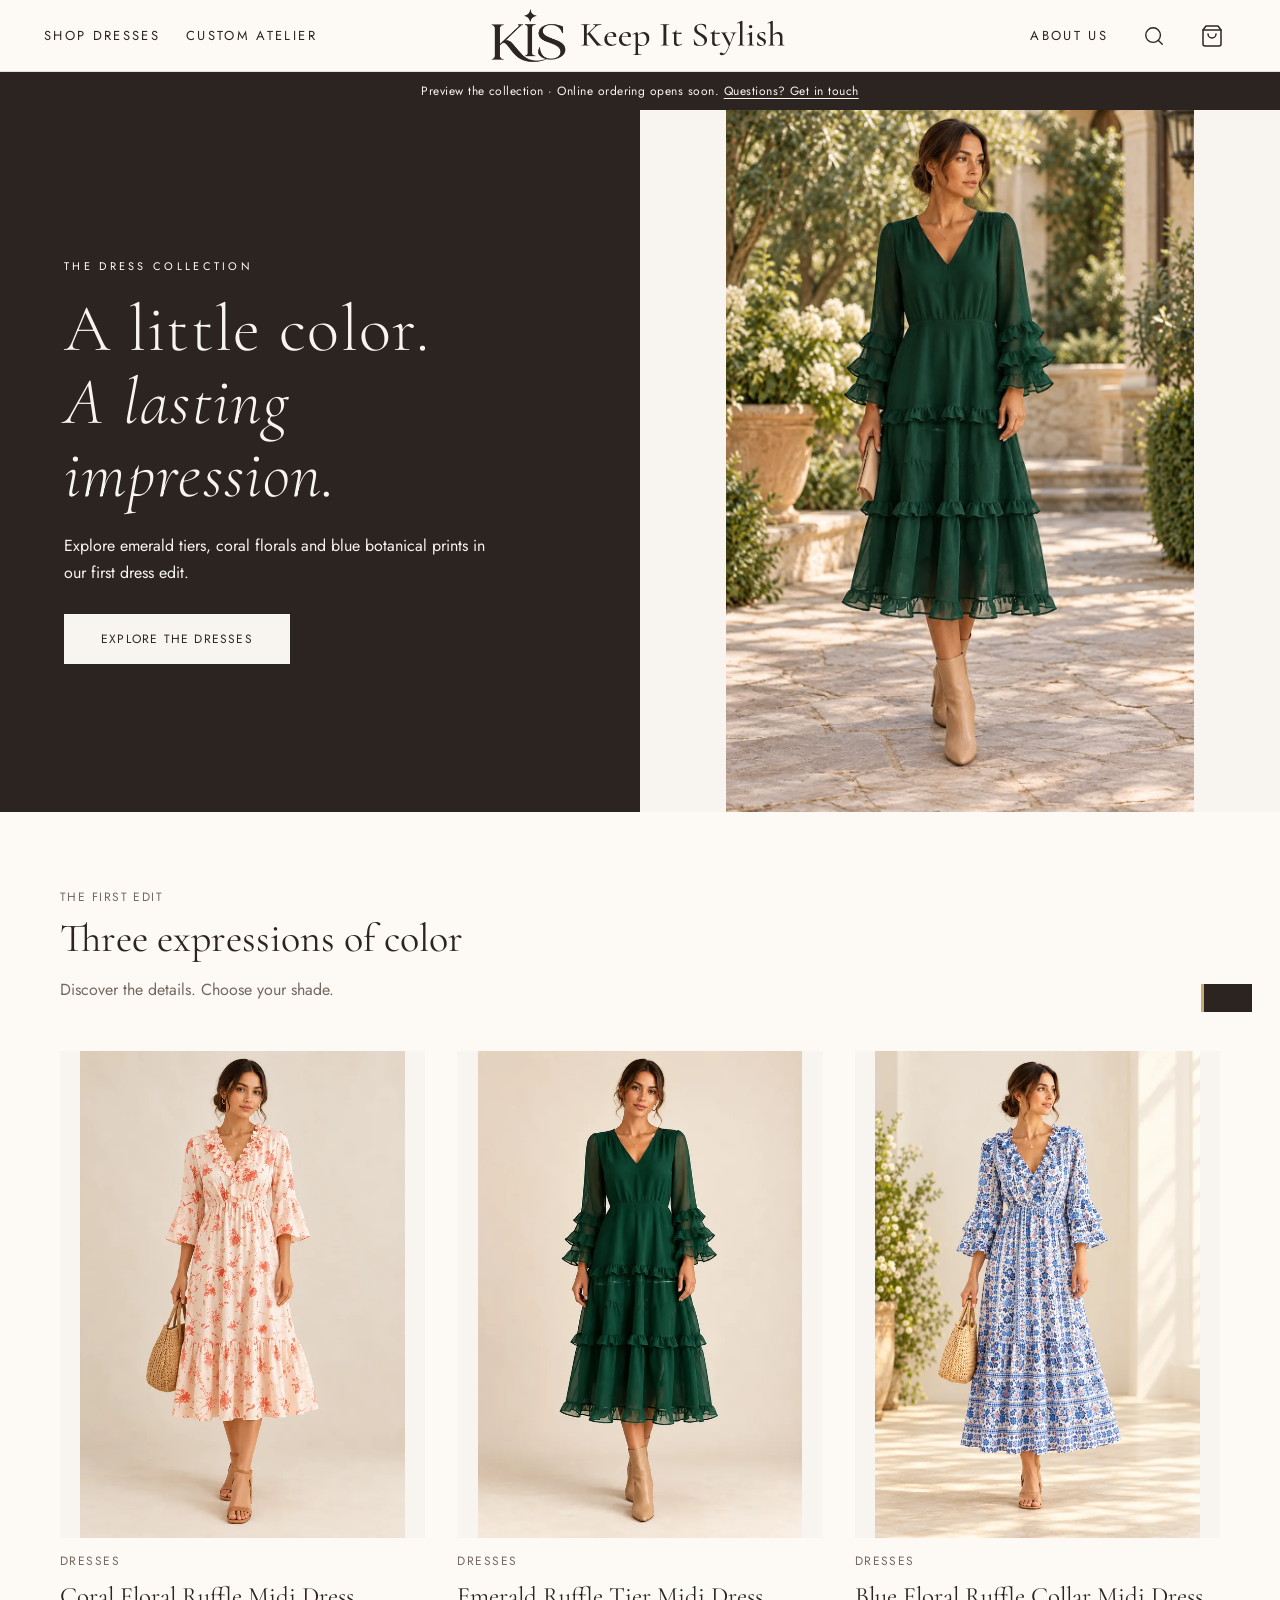
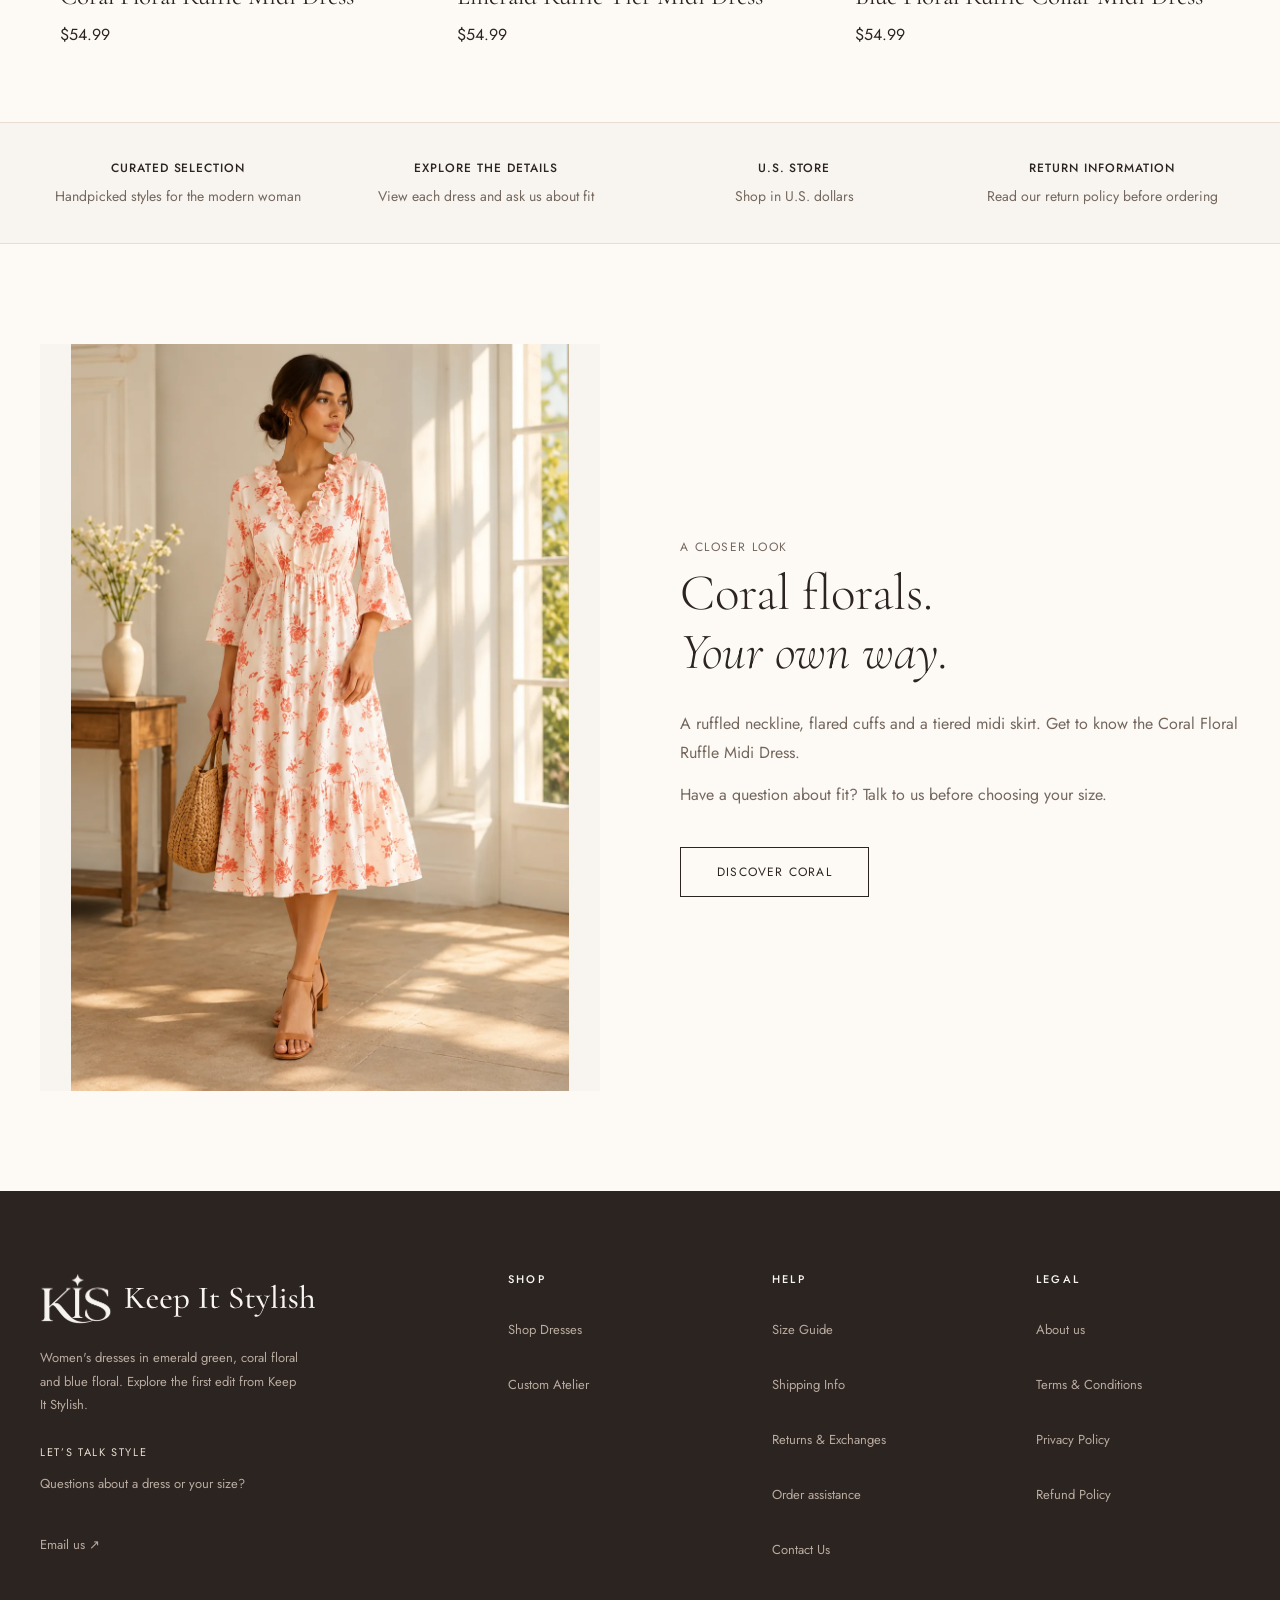
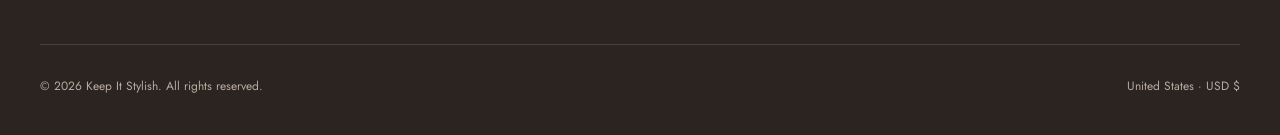
==== commit 179b18b0: "Add blue floral dress with four reference-based preview photos" ====
--- a/index.html
+++ b/index.html
@@ -4,7 +4,7 @@
 <meta charset="UTF-8"/>
 <meta name="viewport" content="width=device-width, initial-scale=1.0"/>
 <title>Keep It Stylish | U.S. Store</title>
-<meta name="description" content="Shop Keep It Stylish in U.S. dollars. Discover emerald and coral floral midi dresses for $54.99 and curated fashion."/>
+<meta name="description" content="Shop Keep It Stylish in U.S. dollars. Discover emerald, coral floral and blue floral midi dresses in our first collection."/>
 <link rel="preconnect" href="https://fonts.googleapis.com"/>
 <link rel="preconnect" href="https://fonts.gstatic.com" crossorigin/>
 <link href="https://fonts.googleapis.com/css2?family=Cormorant+Garamond:ital,wght@0,300;0,400;0,500;1,300;1,400&family=Jost:wght@300;400;500&display=swap" rel="stylesheet"/>
@@ -484,7 +484,7 @@
   .nav-right > button[onclick*="account"]{display:none}
 }
 </style>
-<link rel="stylesheet" href="assets/storefront.css?v=launch-15"/>
+<link rel="stylesheet" href="assets/storefront.css?v=launch-16"/>
 </head>
 <body><a class="skip-link" href="#main-content">Skip to content</a>
 
@@ -551,7 +551,7 @@
     <div class="hero-content">
       <p class="hero-label">The Dress Collection</p>
       <h1 class="hero-title">A little color.<br><em>A lasting impression.</em></h1>
-      <p class="hero-description">Explore emerald tiers and coral florals in our first dress edit.</p>
+      <p class="hero-description">Explore emerald tiers, coral florals and blue botanical prints in our first dress edit.</p>
       <div class="hero-btns">
         <a class="btn btn-ivory" href="#collections">Explore the dresses</a>
       </div>
@@ -560,7 +560,7 @@
 
   <div class="section" style="margin-top:90px;margin-bottom:90px">
     <div class="section-header">
-      <div><p class="section-label">The First Edit</p><h2 class="section-title">Two expressions of color</h2><p class="collection-intro">Discover the details. Choose your shade.</p></div>
+      <div><p class="section-label">The First Edit</p><h2 class="section-title">Three expressions of color</h2><p class="collection-intro">Discover the details. Choose your shade.</p></div>
     </div>
     <div class="product-grid" id="new-arrivals-grid"></div>
   </div>
@@ -878,7 +878,7 @@
 <div id="page-size-guide" class="page">
   <div class="content-page">
     <p class="section-label">Find Your Fit</p>
-    <a id="size-guide-return" class="back-link" hidden></a><h1>Size Guide</h1><p class="fit-note">This general guide has not yet been verified against the two dresses. Ask us about fit before ordering.</p>
+    <a id="size-guide-return" class="back-link" hidden></a><h1>Size Guide</h1><p class="fit-note">This general guide has not yet been verified against these dresses. Ask us about fit before ordering.</p>
     <p style="margin-bottom:40px">All measurements are in inches unless noted. These reference values are not a product-specific fit recommendation.</p>
     <h2 style="margin-top:0">Women's Apparel</h2>
     <div style="overflow-x:auto">
@@ -933,7 +933,7 @@
 <section id="page-account" class="page"><div class="content-page"><p class="section-label">Keep It Stylish</p><h1>Your shopping bag</h1><p>You can browse and save items in your bag without an account. Online ordering is not open yet.</p><a class="btn btn-dark" href="#cart">View your bag</a></div></section>
 
 <!-- ABOUT PAGE -->
-<section id="page-about" class="page"><div class="content-page brand-story"><p class="section-label">About us</p><h1>A small edit.<br><em>A personal choice.</em></h1><p class="brand-lead">Our first collection brings together emerald green and coral florals, in two midi dresses with ruffle details.</p><h2>Get to know the dresses</h2><p>Explore each silhouette, look through the images and ask us about fit before choosing your size. The collection is currently available to preview while we prepare online ordering.</p><div class="designer-story-card"><p class="section-label">Meet Manju</p><h2>The designer behind the story</h2><p>Get to know Manju, the designer behind Keep It Stylish, and the creative journey that shaped the brand.</p><a class="btn btn-light" href="#about-manju">Read Manju’s story →</a></div><h2>Let’s talk style</h2><p>Questions about a dress or a custom idea? Start a conversation with us.</p><a class="btn btn-dark" href="#contact">Get in touch</a></div></section>
+<section id="page-about" class="page"><div class="content-page brand-story"><p class="section-label">About us</p><h1>A small edit.<br><em>A personal choice.</em></h1><p class="brand-lead">Our first collection brings together emerald green, coral florals and blue botanical prints, in three midi dresses with ruffle details.</p><h2>Get to know the dresses</h2><p>Explore each silhouette, look through the images and ask us about fit before choosing your size. The collection is currently available to preview while we prepare online ordering.</p><div class="designer-story-card"><p class="section-label">Meet Manju</p><h2>The designer behind the story</h2><p>Get to know Manju, the designer behind Keep It Stylish, and the creative journey that shaped the brand.</p><a class="btn btn-light" href="#about-manju">Read Manju’s story →</a></div><h2>Let’s talk style</h2><p>Questions about a dress or a custom idea? Start a conversation with us.</p><a class="btn btn-dark" href="#contact">Get in touch</a></div></section>
 <section id="page-about-manju" class="page"><div class="content-page brand-story"><a class="back-link" href="#about">← Back to About us</a><p class="section-label">Manju’s Story</p><h1>The Woman<br><em>Behind the Thread</em></h1><div class="manju-story-body">
 <blockquote>
       "I never thought of it as embroidery. To me, it was always painting — just with a needle and thread instead of a brush."
@@ -975,7 +975,7 @@
     <div class="footer-grid">
       <div>
         <a href="#home" onclick="showPage('home');return false" aria-label="Keep It Stylish home"><img class="footer-logo" src="assets/brand/logo-light.svg?v=original-2" width="384" height="76" alt="Keep It Stylish"/></a>
-        <p class="footer-desc">Women's dresses in emerald green and coral floral. Explore the first edit from Keep It Stylish.</p>
+        <p class="footer-desc">Women's dresses in emerald green, coral floral and blue floral. Explore the first edit from Keep It Stylish.</p>
         <p style="font-size:11px;letter-spacing:.15em;text-transform:uppercase;color:var(--sand);margin-bottom:12px;font-family:'Jost',sans-serif">Let’s talk style</p>
         <p class="footer-desc">Questions about a dress or your size?</p><a class="footer-link" href="mailto:hello@keepitstylish.in">Email us ↗</a>
       </div>
@@ -1016,6 +1016,7 @@
 const PRODUCTS = [
 {"id":"coral-floral-ruffle-midi","name":"Coral Floral Ruffle Midi Dress","price":54.99,"cat":"dresses","sizes":["S","M","L"],"upcomingSizes":["XS","XL"],"colors":[{"name":"Coral Floral","hex":"#E48877"}],"imgs":["assets/products/coral-studio-model-1280.webp","assets/products/coral-model-side-1280.webp","assets/products/coral-dress-only-1280.webp","assets/products/coral-floral-dress-1280.webp"],"desc":"Coral floral prints on an ivory base, a softly ruffled V-neckline, three-quarter sleeves with flared cuffs, and a flowing midi skirt with a gathered lower tier. Available in Small, Medium, and Large. XS and XL are coming soon.","isNew":true,"imageNote":"AI-generated model and dress-only previews based on the supplied references. Actual fit, print placement and construction need verification with real product photographs.","imageAlts":["Coral Floral Ruffle Midi Dress — AI preview, front on model","Coral Floral Ruffle Midi Dress — AI preview, angled view on model","Coral Floral Ruffle Midi Dress — AI preview, dress alone on hanger","Coral Floral Ruffle Midi Dress — AI lifestyle preview 1"]},
 {"id":"emerald-ruffle-midi","name":"Emerald Ruffle Tier Midi Dress","price":54.99,"cat":"dresses","sizes":["S","M","L"],"upcomingSizes":["XS","XL"],"colors":[{"name":"Emerald Green","hex":"#0B4935"}],"imgs":["assets/products/emerald-studio-model-1280.webp","assets/products/emerald-model-side-1280.webp","assets/products/emerald-dress-only-1280.webp","assets/products/green-dress-garden-1280.webp","assets/products/green-dress-city-1280.webp","assets/products/green-dress-conservatory-front-1280.webp"],"desc":"Rich emerald green, a V-neckline, flowing midi-length tiers, and cascading ruffle cuffs. An elegant dress for dinners, celebrations, and everyday occasions. Available now in Small, Medium, and Large. XS and XL are coming soon.","isNew":true,"imageNote":"AI-generated model and dress-only previews based on the supplied references. Actual fit, print placement and construction need verification with real product photographs.","imageAlts":["Emerald Ruffle Tier Midi Dress — AI preview, front on model","Emerald Ruffle Tier Midi Dress — AI preview, angled view on model","Emerald Ruffle Tier Midi Dress — AI preview, dress alone on hanger","Emerald Ruffle Tier Midi Dress — AI lifestyle preview 1","Emerald Ruffle Tier Midi Dress — AI lifestyle preview 2","Emerald Ruffle Tier Midi Dress — AI lifestyle preview 3"]},
+{"id":"blue-floral-ruffle-collar-midi","name":"Blue Floral Ruffle Collar Midi Dress","price":54.99,"cat":"dresses","sizes":["S","M","L"],"colors":[{"name":"Blue Floral","hex":"#44689C"}],"imgs":["assets/products/blue-floral-model-front-1280.webp","assets/products/blue-floral-model-back-1280.webp","assets/products/blue-floral-dress-only-1280.webp","assets/products/blue-floral-neckline-detail-1280.webp"],"desc":"Blue floral prints with soft pink accents on an ivory base, a ruffled V collar, three-quarter sleeves with flared cuffs, a gathered waist and a flowing midi skirt finished with decorative print bands. Explore the front, back and detail views before choosing your size.","isNew":true,"availabilityNote":"Preview sizes: S, M, L. Availability to be confirmed.","imageNote":"AI-generated model and dress-only previews based on the supplied blue floral reference. Actual fit, print placement and construction need verification with real product photographs.","imageAlts":["Blue Floral Ruffle Collar Midi Dress — AI preview, front on model","Blue Floral Ruffle Collar Midi Dress — AI preview, back on model","Blue Floral Ruffle Collar Midi Dress — AI preview, dress alone on hanger","Blue Floral Ruffle Collar Midi Dress — AI preview, ruffled collar and print detail"]},
 ];
 
 const COUPONS = {
@@ -1157,7 +1158,7 @@
   document.getElementById('main-img').src = p.imgs[0];
   document.getElementById('main-img').alt = p.name;
   document.getElementById('image-note').textContent = p.imageNote || '';
- document.getElementById('size-availability').textContent = p.upcomingSizes ? 'S, M, L available · XS and XL coming soon' : '';
+ document.getElementById('size-availability').textContent = p.availabilityNote || (p.upcomingSizes ? 'S, M, L available · XS and XL coming soon' : '');
   document.getElementById('detail-cat').textContent = categoryLabel(p.cat);
   document.getElementById('detail-name').textContent = p.name;
   document.title = p.name + ' | Keep It Stylish';
@@ -1182,7 +1183,7 @@
   const allSizes = [...p.sizes,...(p.upcomingSizes || [])].sort((a,b)=>sizeOrder.indexOf(a)-sizeOrder.indexOf(b));
   document.getElementById('size-grid').innerHTML = allSizes.map(size => {
     const coming = (p.upcomingSizes || []).includes(size);
-    return '<button class="size-btn'+(coming?' size-coming':'')+'" data-size="'+size+'" aria-pressed="false" aria-label="'+size+(coming?' — coming soon, email for updates':' — available')+'" onclick="pickSize(this,\''+size+'\')">'+size+(coming?'<small>Email for updates</small>':'')+'</button>';
+    return '<button class="size-btn'+(coming?' size-coming':'')+'" data-size="'+size+'" aria-pressed="false" aria-label="'+size+(coming?' — coming soon, email for updates':p.availabilityNote?' — preview size':' — available')+'" onclick="pickSize(this,\''+size+'\')">'+size+(coming?'<small>Email for updates</small>':'')+'</button>';
   }).join('');
   updateSizeAction();
   restoreProductSelection(p);
@@ -1203,7 +1204,7 @@
   const btn = document.getElementById('atc-btn');
   btn.classList.remove('added');
   btn.textContent = upcoming ? 'Ask about size '+selSize : 'Add to bag';
-  document.getElementById('size-availability').textContent = upcoming ? selSize+' is coming soon. Email for updates opens your email app to request an availability alert.' : currentProduct.upcomingSizes ? 'S, M, L available · XS and XL coming soon' : '';
+  document.getElementById('size-availability').textContent = upcoming ? selSize+' is coming soon. Email for updates opens your email app to request an availability alert.' : currentProduct.availabilityNote || (currentProduct.upcomingSizes ? 'S, M, L available · XS and XL coming soon' : '');
 }
 function pickSize(el, size) {
   document.querySelectorAll('.size-btn').forEach(b=>{b.classList.remove('sel');b.setAttribute('aria-pressed','false');});
@@ -1477,8 +1478,8 @@
 }
 
 </script>
-<script src="assets/storefront.js?v=launch-15"></script>
-<script src="assets/browsing.js?v=launch-15"></script>
+<script src="assets/storefront.js?v=launch-16"></script>
+<script src="assets/browsing.js?v=launch-16"></script>
 <script>
 // ── INIT ──
 renderHome();
--- a/assets/storefront.css
+++ b/assets/storefront.css
@@ -8,7 +8,7 @@
 .hero-content{max-width:760px}
 .hero-description{font-size:16px;line-height:1.7;color:var(--ivory);margin-bottom:28px;max-width:430px}
 .collection-intro{font-size:16px;line-height:1.7;color:var(--stone);margin-top:14px}
-.product-grid{grid-template-columns:repeat(2,minmax(0,1fr));max-width:1120px;margin-left:auto;margin-right:auto;gap:40px}
+.product-grid{grid-template-columns:repeat(3,minmax(0,1fr));max-width:1200px;margin-left:auto;margin-right:auto;gap:32px}
 #page-home>.section{max-width:1240px;margin:76px auto!important}
 .product-name{font-size:25px;line-height:1.3;margin-top:10px}
 .product-price-main{font-size:16px;font-weight:400;margin-top:10px}
@@ -30,6 +30,7 @@
 .gallery-controls button{background:transparent;border-color:transparent}
 .gallery-thumbs{justify-content:center}
 @media(max-width:900px){
+  .product-grid{grid-template-columns:repeat(2,minmax(0,1fr))}
   .product-detail-grid{grid-template-columns:minmax(0,1fr);grid-template-rows:auto auto auto;gap:24px}
   #page-product>div:first-child{padding:24px 24px 0!important}
   .product-heading,.product-gallery,.product-choice{grid-column:1;grid-row:auto}
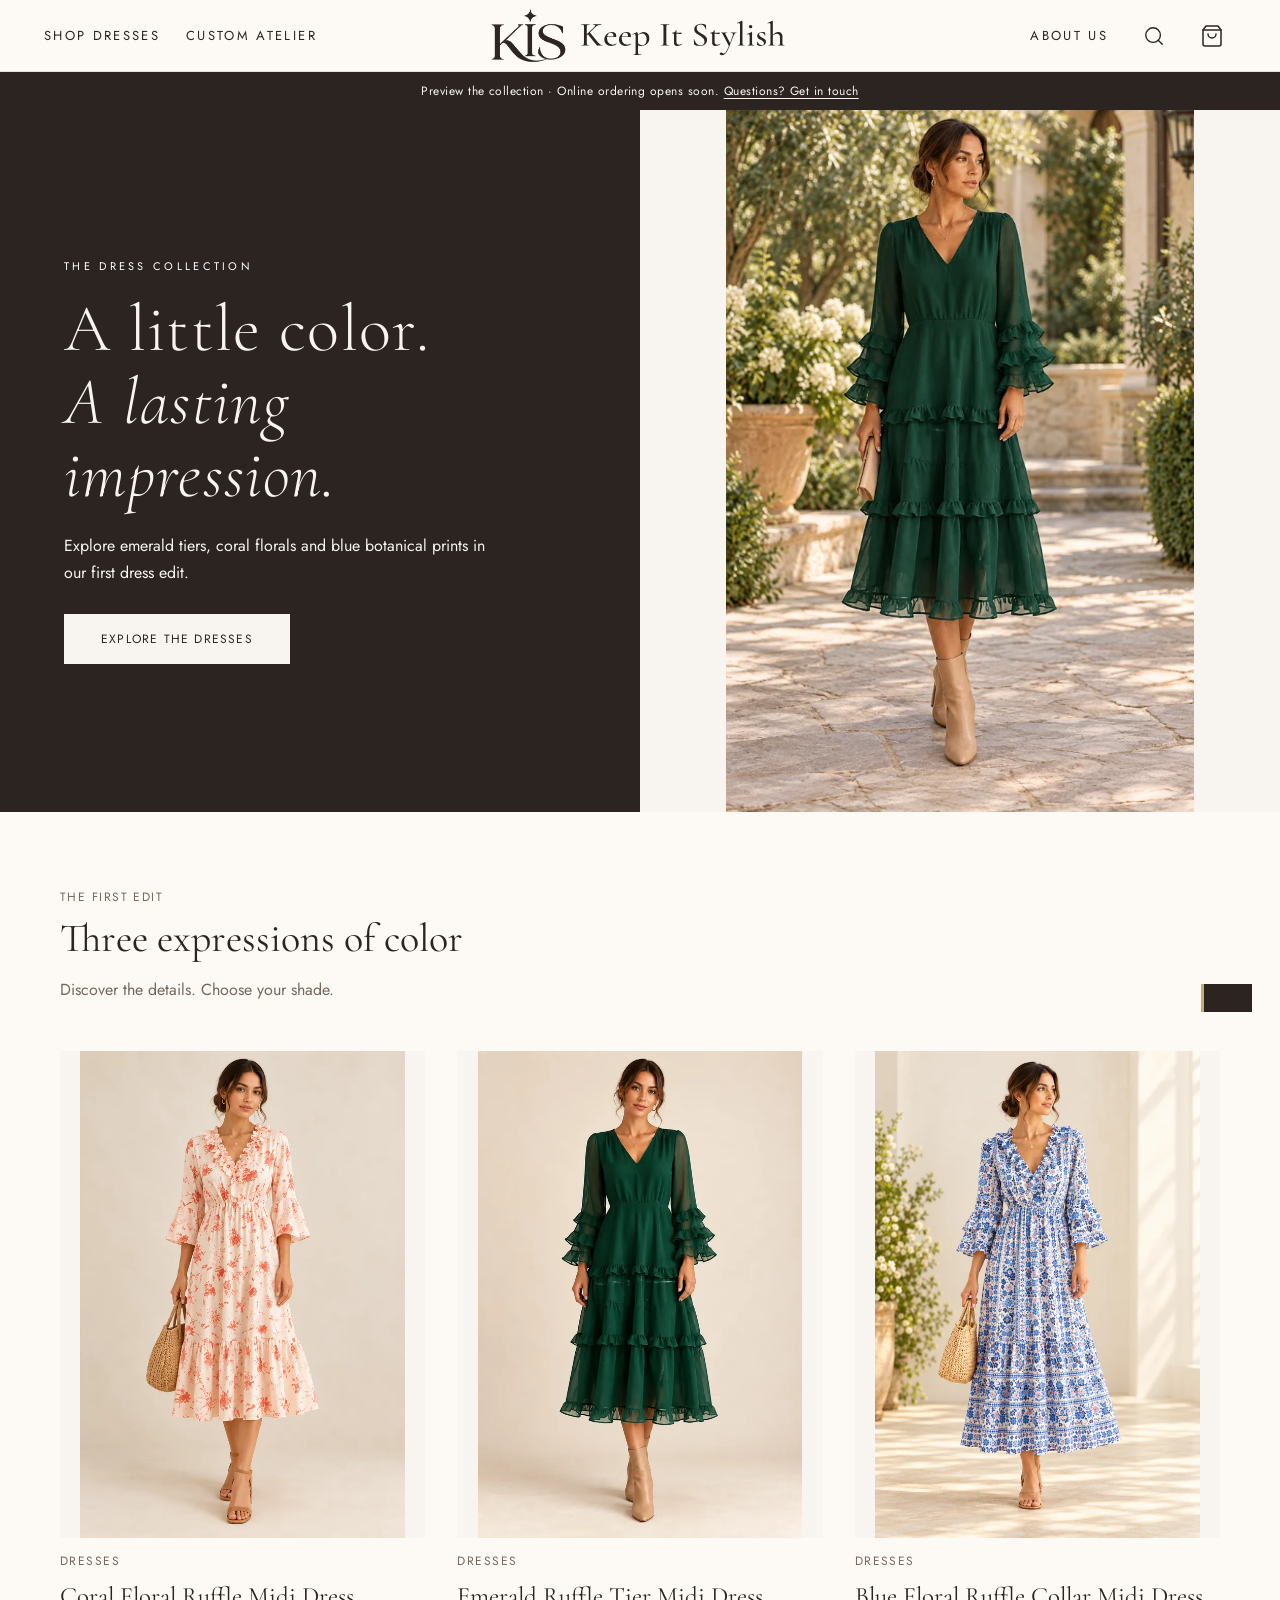
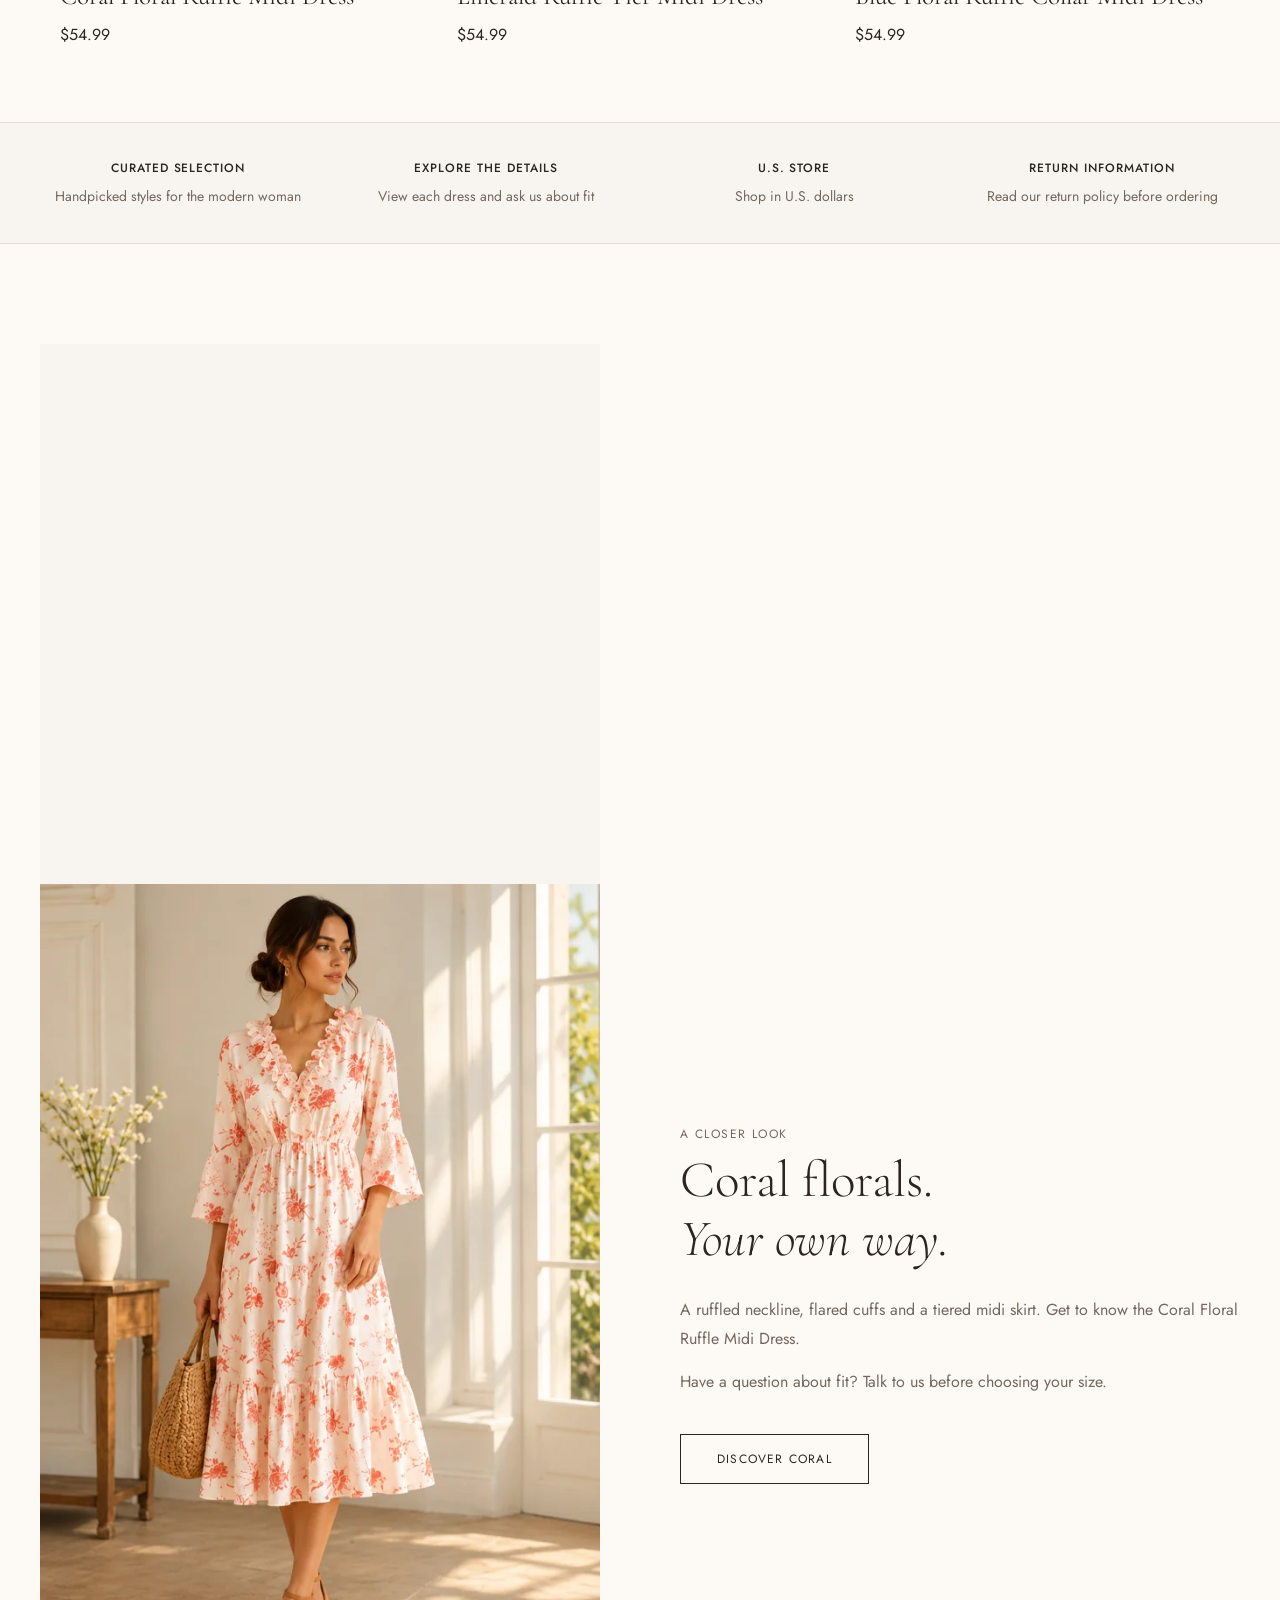
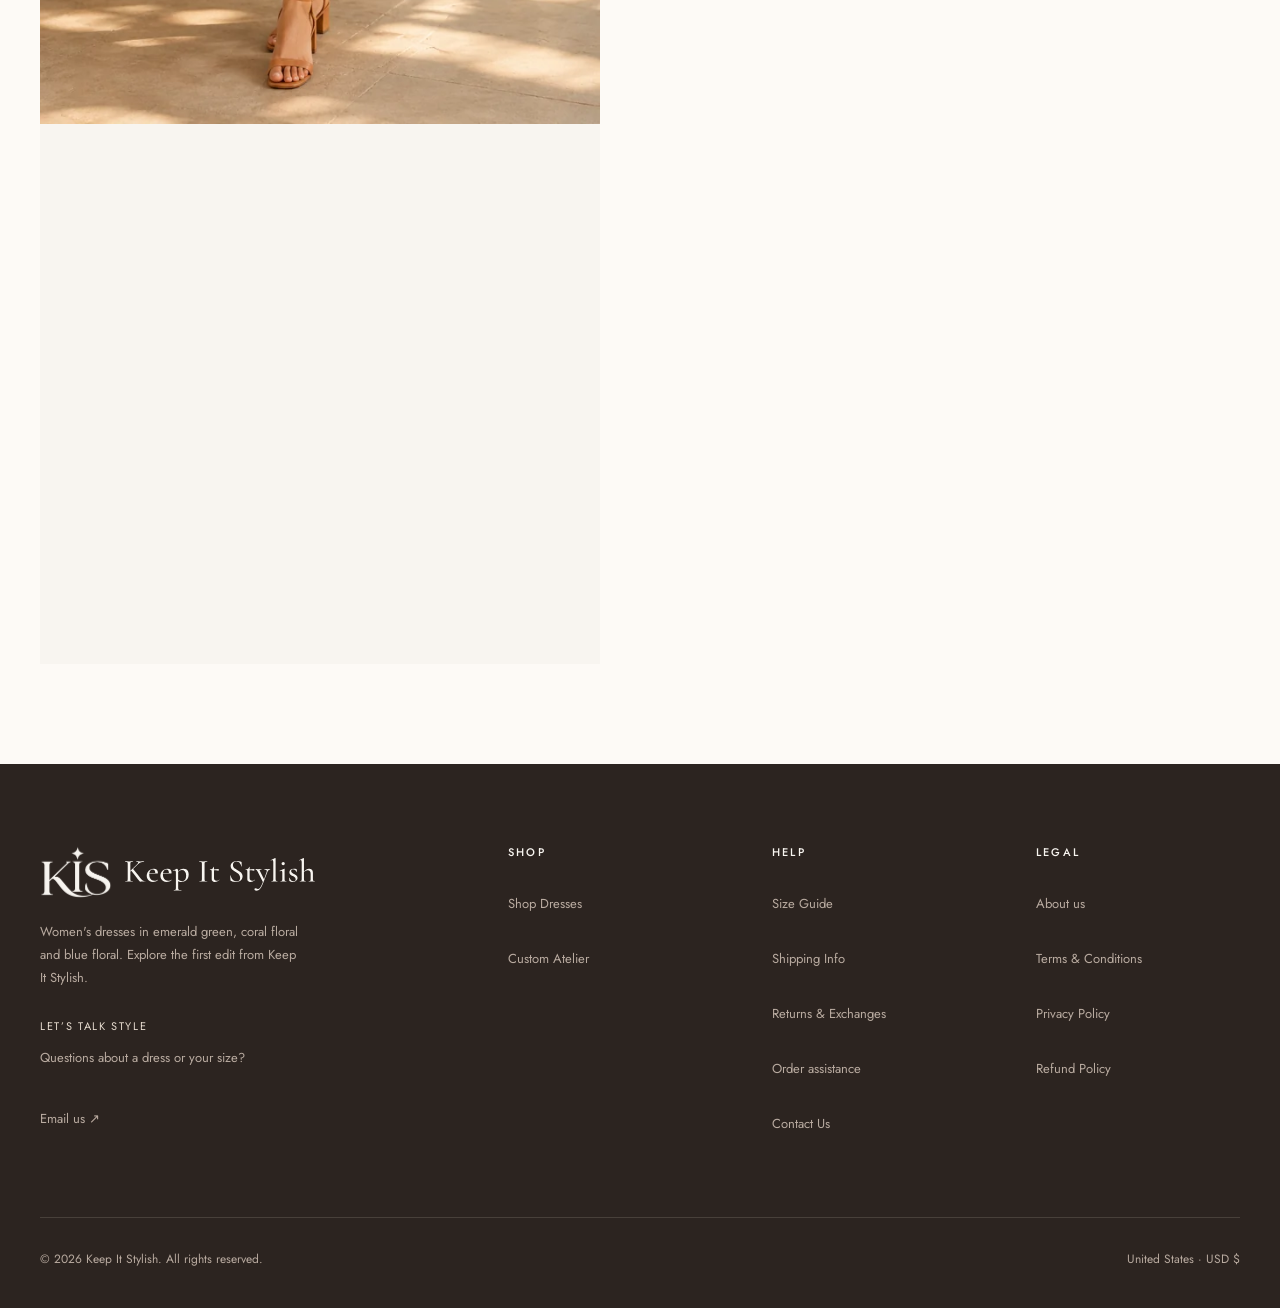
==== commit a5f45c05: "Polish storefront accessibility, catalog, recovery and launch preparation" ====
--- a/index.html
+++ b/index.html
@@ -4,7 +4,16 @@
 <meta charset="UTF-8"/>
 <meta name="viewport" content="width=device-width, initial-scale=1.0"/>
 <title>Keep It Stylish | U.S. Store</title>
-<meta name="description" content="Shop Keep It Stylish in U.S. dollars. Discover emerald, coral floral and blue floral midi dresses in our first collection."/>
+<meta name="description" content="Preview emerald, coral floral and blue floral midi dresses from Keep It Stylish. Explore the details and Manju’s story. Online ordering opens soon."/>
+<meta property="og:type" content="website"/>
+<meta property="og:site_name" content="Keep It Stylish"/>
+<meta property="og:title" content="Keep It Stylish — The First Dress Edit"/>
+<meta property="og:description" content="Explore emerald tiers, coral florals and blue botanical prints. Online ordering opens soon."/>
+<meta property="og:url" content="https://sahilkaila21.github.io/keepitstylish/"/>
+<meta property="og:image" content="https://sahilkaila21.github.io/keepitstylish/assets/products/emerald-studio-model-1280.webp"/>
+<meta property="og:image:alt" content="Emerald dress on a model — AI styling preview"/>
+<meta name="twitter:card" content="summary_large_image"/>
+<meta name="referrer" content="strict-origin-when-cross-origin"/>
 <link rel="preconnect" href="https://fonts.googleapis.com"/>
 <link rel="preconnect" href="https://fonts.gstatic.com" crossorigin/>
 <link href="https://fonts.googleapis.com/css2?family=Cormorant+Garamond:ital,wght@0,300;0,400;0,500;1,300;1,400&family=Jost:wght@300;400;500&display=swap" rel="stylesheet"/>
@@ -484,7 +493,7 @@
   .nav-right > button[onclick*="account"]{display:none}
 }
 </style>
-<link rel="stylesheet" href="assets/storefront.css?v=launch-16"/>
+<link rel="stylesheet" href="assets/storefront.css?v=launch-17"/>
 </head>
 <body><a class="skip-link" href="#main-content">Skip to content</a>
 
@@ -543,10 +552,11 @@
 
 <!-- ════════════════════════ HOME ════════════════════════ -->
 <div class="preview-banner">Preview the collection · Online ordering opens soon. <a href="#contact">Questions? Get in touch</a></div>
+<noscript><div class="launch-notice">Enable JavaScript to browse the dress galleries and preview bag. For product questions, <a href="mailto:hello@keepitstylish.in">email Keep It Stylish</a>.</div></noscript>
 <main id="main-content" tabindex="-1">
 <div id="page-home" class="page active">
   <div class="hero">
-    <img src="assets/products/green-dress-garden-1280.webp" srcset="assets/products/green-dress-garden-640.webp 640w, assets/products/green-dress-garden-1280.webp 1280w" sizes="100vw" fetchpriority="high" alt="Emerald Ruffle Tier Midi Dress"/>
+    <img src="assets/products/green-dress-garden-1280.webp" srcset="assets/products/green-dress-garden-640.webp 640w, assets/products/green-dress-garden-1280.webp 1280w" sizes="(max-width:640px) 100vw, 50vw" width="1280" height="1920" decoding="async" fetchpriority="high" alt="Emerald Ruffle Tier Midi Dress"/>
     <div class="hero-overlay"></div>
     <div class="hero-content">
       <p class="hero-label">The Dress Collection</p>
@@ -576,7 +586,7 @@
   </div>
 
   <div class="editorial">
-    <img src="assets/products/coral-floral-dress-1280.webp" alt="Coral Floral Ruffle Midi Dress" loading="lazy"/>
+    <img src="assets/products/coral-floral-dress-1280.webp" srcset="assets/products/coral-floral-dress-640.webp 640w, assets/products/coral-floral-dress-1280.webp 1280w" sizes="(max-width:768px) 100vw, 50vw" width="1280" height="1920" decoding="async" alt="Coral Floral Ruffle Midi Dress" loading="lazy"/>
     <div>
       <p class="section-label">A Closer Look</p>
       <h2 class="editorial-title">Coral florals.<br><em>Your own way.</em></h2>
@@ -603,7 +613,7 @@
     </div>
     <div class="controls-row">
 
-      <span style="font-size:13px;color:var(--stone);font-family:'Jost',sans-serif" id="product-count" role="status" aria-live="polite">2 styles</span>
+      <span style="font-size:13px;color:var(--stone);font-family:'Jost',sans-serif" id="product-count" role="status" aria-live="polite">3 styles</span>
       <button id="clear-search" class="back-link" type="button" onclick="navigateCollection()" hidden>Clear search</button>
       <select class="sort-select" aria-label="Sort dresses" onchange="sortProducts(this.value)">
         <option value="newest">Newest</option>
@@ -631,7 +641,7 @@
       </div>
     </div>
     <div class="product-gallery">
-      <button type="button" class="gallery-main" id="zoom-open" onclick="openImageZoom()" aria-label="Enlarge product image"><img id="main-img" alt="Product"/><span class="zoom-hint">View larger ↗</span></button><div class="gallery-controls"><button type="button" data-gallery-direction="-1" aria-label="Previous product image">←</button><span id="gallery-counter" aria-live="polite"></span><button type="button" data-gallery-direction="1" aria-label="Next product image">→</button></div>
+      <button type="button" class="gallery-main" id="zoom-open" onclick="openImageZoom()" aria-label="Enlarge product image"><img width="1280" height="1920" decoding="async" id="main-img" alt="Product"/><span class="zoom-hint">View larger ↗</span></button><div class="gallery-controls"><button type="button" data-gallery-direction="-1" aria-label="Previous product image">←</button><span id="gallery-counter" aria-live="polite"></span><button type="button" data-gallery-direction="1" aria-label="Next product image">→</button></div>
       <div class="gallery-thumbs" id="thumbs"></div><p id="image-note" style="font-size:12px;color:var(--stone);line-height:1.6;margin-top:14px"></p>
     </div>
     <div class="product-choice">
@@ -966,6 +976,7 @@
 </div>
 </div>
 </div></div></section>
+<section id="page-not-found" class="page"><div class="content-page"><p class="section-label">Keep It Stylish</p><h1>This page isn’t available</h1><p>The link may be out of date. Explore the current collection or contact us for help.</p><a class="btn btn-dark" href="#collections">Explore the dresses</a><a class="back-link" href="#contact">Contact us</a></div></section>
 <!-- CUSTOM ATELIER PAGE -->
 <section id="page-custom" class="page"><div class="content-page"><p class="section-label">Keep It Stylish</p><h1>A piece of your own</h1><p>Have a custom design in mind? Email your ideas to discuss whether we can help. Availability, pricing, measurements, and timing need to be agreed before an order is placed.</p><a class="btn btn-dark" href="mailto:hello@keepitstylish.in?subject=Custom%20design%20inquiry">Discuss your idea ↗</a><p class="support-address">This opens your email app. Your inquiry is sent only when you send the email.</p></div></section>
 
@@ -1011,14 +1022,9 @@
 <div class="toast" id="toast" role="status" aria-live="polite"></div>
 
 <!-- ════════════════════════ JAVASCRIPT ════════════════════════ -->
+<script src="assets/catalog.js?v=launch-17"></script>
 <script>
 // ── DATA ──
-const PRODUCTS = [
-{"id":"coral-floral-ruffle-midi","name":"Coral Floral Ruffle Midi Dress","price":54.99,"cat":"dresses","sizes":["S","M","L"],"upcomingSizes":["XS","XL"],"colors":[{"name":"Coral Floral","hex":"#E48877"}],"imgs":["assets/products/coral-studio-model-1280.webp","assets/products/coral-model-side-1280.webp","assets/products/coral-dress-only-1280.webp","assets/products/coral-floral-dress-1280.webp"],"desc":"Coral floral prints on an ivory base, a softly ruffled V-neckline, three-quarter sleeves with flared cuffs, and a flowing midi skirt with a gathered lower tier. Available in Small, Medium, and Large. XS and XL are coming soon.","isNew":true,"imageNote":"AI-generated model and dress-only previews based on the supplied references. Actual fit, print placement and construction need verification with real product photographs.","imageAlts":["Coral Floral Ruffle Midi Dress — AI preview, front on model","Coral Floral Ruffle Midi Dress — AI preview, angled view on model","Coral Floral Ruffle Midi Dress — AI preview, dress alone on hanger","Coral Floral Ruffle Midi Dress — AI lifestyle preview 1"]},
-{"id":"emerald-ruffle-midi","name":"Emerald Ruffle Tier Midi Dress","price":54.99,"cat":"dresses","sizes":["S","M","L"],"upcomingSizes":["XS","XL"],"colors":[{"name":"Emerald Green","hex":"#0B4935"}],"imgs":["assets/products/emerald-studio-model-1280.webp","assets/products/emerald-model-side-1280.webp","assets/products/emerald-dress-only-1280.webp","assets/products/green-dress-garden-1280.webp","assets/products/green-dress-city-1280.webp","assets/products/green-dress-conservatory-front-1280.webp"],"desc":"Rich emerald green, a V-neckline, flowing midi-length tiers, and cascading ruffle cuffs. An elegant dress for dinners, celebrations, and everyday occasions. Available now in Small, Medium, and Large. XS and XL are coming soon.","isNew":true,"imageNote":"AI-generated model and dress-only previews based on the supplied references. Actual fit, print placement and construction need verification with real product photographs.","imageAlts":["Emerald Ruffle Tier Midi Dress — AI preview, front on model","Emerald Ruffle Tier Midi Dress — AI preview, angled view on model","Emerald Ruffle Tier Midi Dress — AI preview, dress alone on hanger","Emerald Ruffle Tier Midi Dress — AI lifestyle preview 1","Emerald Ruffle Tier Midi Dress — AI lifestyle preview 2","Emerald Ruffle Tier Midi Dress — AI lifestyle preview 3"]},
-{"id":"blue-floral-ruffle-collar-midi","name":"Blue Floral Ruffle Collar Midi Dress","price":54.99,"cat":"dresses","sizes":["S","M","L"],"colors":[{"name":"Blue Floral","hex":"#44689C"}],"imgs":["assets/products/blue-floral-model-front-1280.webp","assets/products/blue-floral-model-back-1280.webp","assets/products/blue-floral-dress-only-1280.webp","assets/products/blue-floral-neckline-detail-1280.webp"],"desc":"Blue floral prints with soft pink accents on an ivory base, a ruffled V collar, three-quarter sleeves with flared cuffs, a gathered waist and a flowing midi skirt finished with decorative print bands. Explore the front, back and detail views before choosing your size.","isNew":true,"availabilityNote":"Preview sizes: S, M, L. Availability to be confirmed.","imageNote":"AI-generated model and dress-only previews based on the supplied blue floral reference. Actual fit, print placement and construction need verification with real product photographs.","imageAlts":["Blue Floral Ruffle Collar Midi Dress — AI preview, front on model","Blue Floral Ruffle Collar Midi Dress — AI preview, back on model","Blue Floral Ruffle Collar Midi Dress — AI preview, dress alone on hanger","Blue Floral Ruffle Collar Midi Dress — AI preview, ruffled collar and print detail"]},
-];
-
 const COUPONS = {
   'WELCOME10': {discount:10,type:'percent',label:'10% off with WELCOME10'},
   'SAVE2': {discount:2,type:'flat',label:'$2.00 off with SAVE2'},
@@ -1055,7 +1061,8 @@
   const route = name === 'product' && currentProduct ? currentProduct.id : name;
   if (!restoringRoute && location.hash !== '#' + route) history.pushState(null, '', '#' + route);
   if (name === 'collections') renderCollectionRoute();
-  document.title = name === 'product' && currentProduct ? currentProduct.name + ' | Keep It Stylish' : name === 'about-manju' ? 'About Manju | Keep It Stylish' : name === 'about' ? 'About us | Keep It Stylish' : name === 'cart' ? 'Your Bag | Keep It Stylish' : name === 'home' ? 'Keep It Stylish | U.S. Store' : 'Keep It Stylish | ' + (pg.querySelector('h1')?.textContent.trim() || 'U.S. Store');
+  if (typeof updatePreviewDescription === 'function') updatePreviewDescription();
+  if (name !== 'collections') document.title = name === 'product' && currentProduct ? currentProduct.name + ' | Keep It Stylish' : name === 'about-manju' ? 'About Manju | Keep It Stylish' : name === 'about' ? 'About us | Keep It Stylish' : name === 'cart' ? 'Your Bag | Keep It Stylish' : name === 'home' ? 'Keep It Stylish | U.S. Store' : 'Keep It Stylish | ' + (pg.querySelector('h1')?.textContent.trim() || 'U.S. Store');
   window.scrollTo({top:0,behavior:'instant'});
   const heading = pg.querySelector('h1');
   if (heading) { heading.tabIndex = -1; heading.focus({preventScroll:true}); }
@@ -1078,7 +1085,7 @@
 // ── SEARCH ──
 function openSearch() {
   document.getElementById('search-overlay').style.display = 'flex';
-  setTimeout(() => document.getElementById('search-input').focus(), 50);
+  document.getElementById('search-input').focus();
   document.body.style.overflow = 'hidden';
 }
 function closeSearch() {
@@ -1114,7 +1121,7 @@
   ].filter(Boolean).join('<br/>');
   return `<a class="product-card" href="#${p.id}" aria-label="View ${p.name}">
     <div class="product-img-wrap">
-      <img srcset="${p.imgs[0].replace('-1280.webp','-640.webp')} 640w, ${p.imgs[0]} 1280w" sizes="(max-width:1200px) 50vw, 560px" src="${p.imgs[0]}" alt="${p.name}" loading="lazy"/>
+      <img width="1280" height="1920" decoding="async" srcset="${p.imgs[0].replace('-1280.webp','-640.webp')} 640w, ${p.imgs[0]} 1280w" sizes="(max-width:900px) 50vw, 400px" src="${p.imgs[0]}" alt="${p.name}" loading="lazy"/>
       <div style="position:absolute;top:14px;left:14px">${badges}</div>
       <div class="product-overlay">View Details</div>
     </div>
@@ -1174,7 +1181,7 @@
   btn.classList.remove('added'); btn.textContent = p.sizes.length ? 'Add to bag' : 'Ask about sizes';
 
   document.getElementById('thumbs').innerHTML = p.imgs.map((img,i)=>
-    `<button type="button" class="gallery-thumb${i===0?' active':''}" aria-label="Show ${p.imageAlts?.[i] || p.name}, image ${i+1}" onclick="switchImg(this,'${img}')"><img alt="${p.imageAlts?.[i] || p.name}" src="${img.replace('-1280.webp','-640.webp')}" loading="lazy"/></button>`
+    `<button type="button" class="gallery-thumb${i===0?' active':''}" aria-label="Show ${p.imageAlts?.[i] || p.name}, image ${i+1}" onclick="switchImg(this,'${img}')"><img width="640" height="960" decoding="async" alt="${p.imageAlts?.[i] || p.name}" src="${img.replace('-1280.webp','-640.webp')}" loading="lazy"/></button>`
   ).join('');
   document.getElementById('color-swatches').innerHTML = p.colors.map(c=>
     `<button type="button" aria-label="${c.name}" class="swatch${c.name===selColor.name?' sel':''}" style="background:${c.hex}" title="${c.name}" onclick="pickColor(this,'${c.name}','${c.hex}')"></button>`
@@ -1268,7 +1275,7 @@
     document.getElementById('cart-layout').style.display='grid';
     document.getElementById('cart-items').innerHTML = cart.map(item=>`
       <div class="cart-item-row">
-        <img class="cart-item-img" src="${item.img}" alt="${item.name}" loading="lazy"/>
+        <img width="100" height="132" decoding="async" class="cart-item-img" src="${item.img}" alt="${item.name}" loading="lazy"/>
         <div>
           <p style="font-family:'Cormorant Garamond',serif;font-size:21px;font-weight:400;color:var(--charcoal);margin-bottom:6px">${item.name}</p>
           <p style="font-size:12px;color:var(--stone);margin-bottom:4px;font-family:'Jost',sans-serif">Size: ${item.size} · Color: ${item.color}</p>
@@ -1408,7 +1415,7 @@
   const err = document.getElementById(ERR_MAP[f]);
   if (!inp||!err) return;
   if (msg) { inp.classList.add('err'); err.textContent=msg; err.classList.add('visible'); }
-  else { inp.classList.remove('err'); err.classList.remove('visible'); }
+  else { inp.classList.remove('err'); err.textContent=''; err.classList.remove('visible'); }
 }
 function liveValidate(f) {
   if (!fieldTouched[f]) return;
@@ -1471,15 +1478,18 @@
   const b = document.getElementById('cart-badge');
   b.textContent=n; b.style.display=n>0?'flex':'none';
 }
+let toastTimer;
 function showToast(msg) {
   const t = document.getElementById('toast');
   t.textContent=msg; t.classList.add('show');
-  setTimeout(()=>t.classList.remove('show'), 2800);
+  clearTimeout(toastTimer);
+  toastTimer = setTimeout(()=>t.classList.remove('show'), 2800);
 }
 
 </script>
-<script src="assets/storefront.js?v=launch-16"></script>
-<script src="assets/browsing.js?v=launch-16"></script>
+<script src="assets/storefront.js?v=launch-17"></script>
+<script src="assets/browsing.js?v=launch-17"></script>
+<script src="assets/enhancements.js?v=launch-17"></script>
 <script>
 // ── INIT ──
 renderHome();
--- a/assets/storefront.css
+++ b/assets/storefront.css
@@ -124,6 +124,20 @@
 }
 .product-help{display:flex;flex-wrap:wrap;gap:12px 22px;margin-top:16px}
 .product-help a{color:var(--charcoal);text-underline-offset:4px;min-height:32px}
+.product-help a{display:inline-flex;align-items:center;min-height:44px}
+.sort-select,.coupon-apply,.coupon-remove,#clear-search,#co-step2 button[onclick="backToInfo()"]{min-height:44px;min-width:44px}
+.controls-row{flex-wrap:wrap;gap:12px}
+.content-page h1,.content-page h2,.zoom-toolbar h2{overflow-wrap:anywhere}
+.zoom-canvas{position:relative}
+.media-fallback{position:absolute;inset:0;display:flex;align-items:center;justify-content:center;padding:28px;text-align:center;background:var(--ivory);color:var(--charcoal);font-size:14px;line-height:1.6;pointer-events:none}
+.media-failed img{visibility:hidden}
+.content-page>.back-link{display:inline-flex;align-items:center;min-height:44px;margin:24px 0}
+@media(max-width:640px){
+  .content-page p,.content-page li{font-size:16px}
+  .zoom-toolbar{gap:8px}
+  .zoom-toolbar h2{flex-basis:100%;font-size:22px}
+  .controls-row .sort-select{max-width:100%}
+}
 .shipping-note p{margin-top:8px;line-height:1.7}
 .content-page .btn{margin-top:24px}
 .footer-link{min-height:44px;line-height:1.6;display:flex;align-items:center}
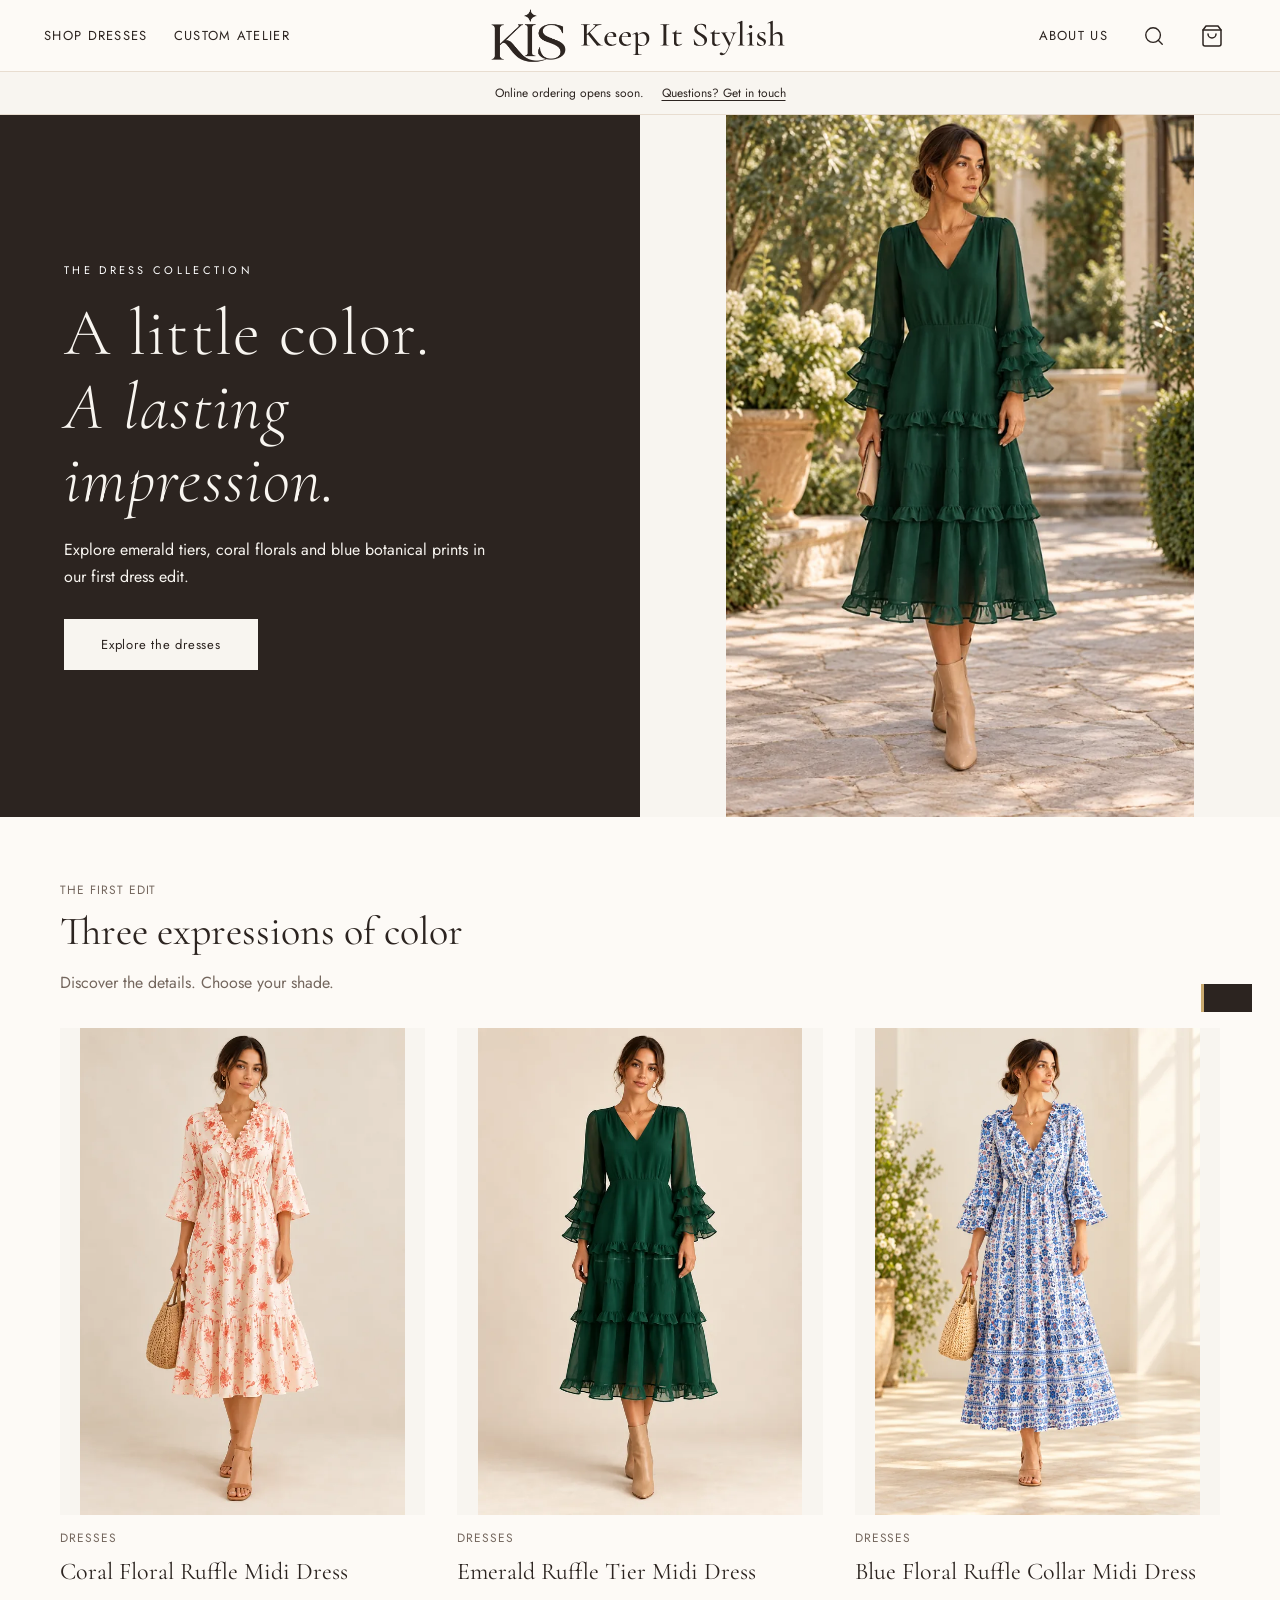
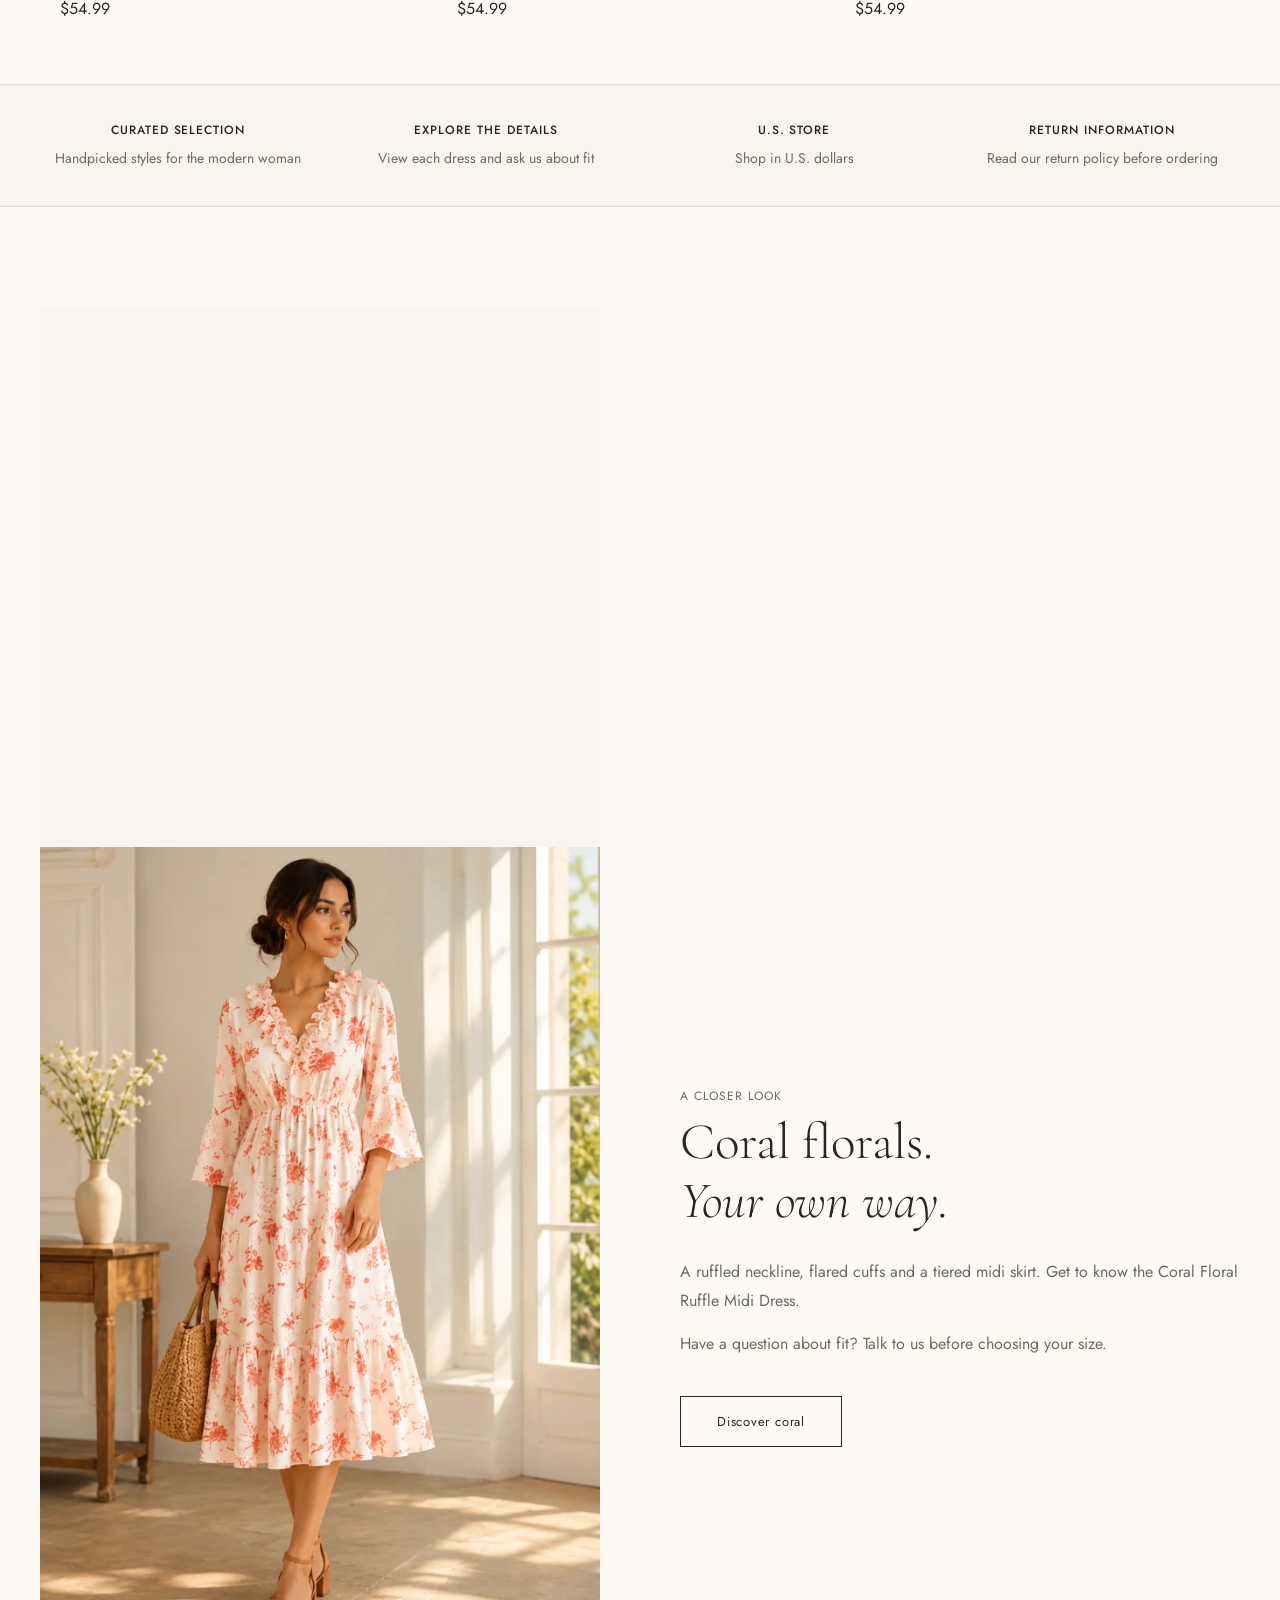
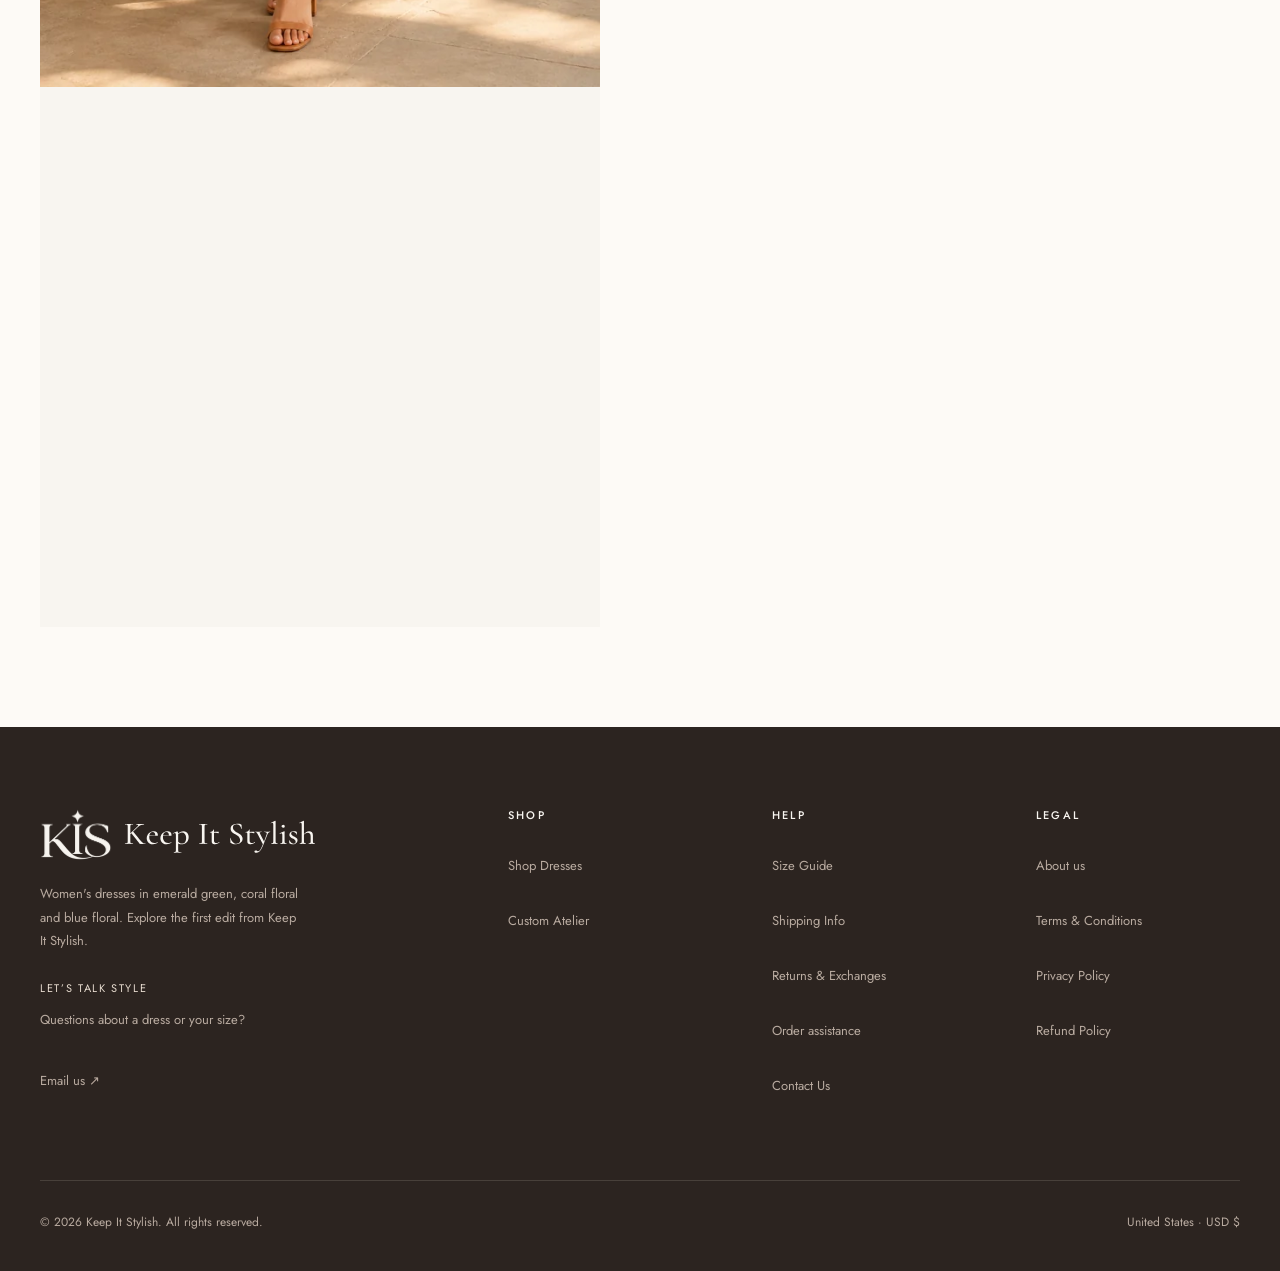
==== commit 25b9adee: "Refine boutique typography, spacing and product gallery controls" ====
--- a/index.html
+++ b/index.html
@@ -11,7 +11,7 @@
 <meta property="og:description" content="Explore emerald tiers, coral florals and blue botanical prints. Online ordering opens soon."/>
 <meta property="og:url" content="https://sahilkaila21.github.io/keepitstylish/"/>
 <meta property="og:image" content="https://sahilkaila21.github.io/keepitstylish/assets/products/emerald-studio-model-1280.webp"/>
-<meta property="og:image:alt" content="Emerald dress on a model — AI styling preview"/>
+<meta property="og:image:alt" content="Emerald Ruffle Tier Midi Dress on a model"/>
 <meta name="twitter:card" content="summary_large_image"/>
 <meta name="referrer" content="strict-origin-when-cross-origin"/>
 <link rel="preconnect" href="https://fonts.googleapis.com"/>
@@ -493,9 +493,9 @@
   .nav-right > button[onclick*="account"]{display:none}
 }
 </style>
-<link rel="stylesheet" href="assets/storefront.css?v=launch-17"/>
+<link rel="stylesheet" href="assets/storefront.css?v=launch-20"/>
 </head>
-<body><a class="skip-link" href="#main-content">Skip to content</a>
+<body class="storefront-loading"><a class="skip-link" href="#main-content">Skip to content</a>
 
 
 <!-- NAVBAR -->
@@ -551,12 +551,12 @@
 </div>
 
 <!-- ════════════════════════ HOME ════════════════════════ -->
-<div class="preview-banner">Preview the collection · Online ordering opens soon. <a href="#contact">Questions? Get in touch</a></div>
+<div class="preview-banner"><span>Online ordering opens soon.</span> <a href="#contact">Questions? Get in touch</a></div>
 <noscript><div class="launch-notice">Enable JavaScript to browse the dress galleries and preview bag. For product questions, <a href="mailto:hello@keepitstylish.in">email Keep It Stylish</a>.</div></noscript>
-<main id="main-content" tabindex="-1">
-<div id="page-home" class="page active">
+<main id="main-content" tabindex="-1" aria-busy="true">
+<div id="page-home" class="page">
   <div class="hero">
-    <img src="assets/products/green-dress-garden-1280.webp" srcset="assets/products/green-dress-garden-640.webp 640w, assets/products/green-dress-garden-1280.webp 1280w" sizes="(max-width:640px) 100vw, 50vw" width="1280" height="1920" decoding="async" fetchpriority="high" alt="Emerald Ruffle Tier Midi Dress"/>
+    <img src="assets/products/green-dress-garden-1280.webp" srcset="assets/products/green-dress-garden-640.webp 640w, assets/products/green-dress-garden-1280.webp 1280w" sizes="(max-width:640px) 100vw, 50vw" width="1280" height="1920" loading="lazy" decoding="async" alt="Emerald Ruffle Tier Midi Dress"/>
     <div class="hero-overlay"></div>
     <div class="hero-content">
       <p class="hero-label">The Dress Collection</p>
@@ -627,7 +627,7 @@
 
 <!-- ════════════════════════ PRODUCT DETAIL ════════════════════════ -->
 <div id="page-product" class="page">
-  <div style="max-width:1400px;margin:0 auto;padding:40px 40px 20px">
+  <div class="product-breadcrumb">
     <button class="back-link" onclick="showPage('collections')">← Back to Collections</button>
   </div>
   <div class="product-detail-grid">
@@ -642,24 +642,24 @@
     </div>
     <div class="product-gallery">
       <button type="button" class="gallery-main" id="zoom-open" onclick="openImageZoom()" aria-label="Enlarge product image"><img width="1280" height="1920" decoding="async" id="main-img" alt="Product"/><span class="zoom-hint">View larger ↗</span></button><div class="gallery-controls"><button type="button" data-gallery-direction="-1" aria-label="Previous product image">←</button><span id="gallery-counter" aria-live="polite"></span><button type="button" data-gallery-direction="1" aria-label="Next product image">→</button></div>
-      <div class="gallery-thumbs" id="thumbs"></div><p id="image-note" style="font-size:12px;color:var(--stone);line-height:1.6;margin-top:14px"></p>
+      <div class="gallery-thumbs" id="thumbs"></div>
     </div>
     <div class="product-choice">
       <div class="divider" style="margin:0 0 28px"></div>
-      <div style="margin-bottom:26px">
-        <p style="font-size:11px;letter-spacing:.15em;text-transform:uppercase;color:var(--charcoal);margin-bottom:14px;font-family:'Jost',sans-serif">Color — <span id="sel-color-name" style="color:var(--stone);text-transform:none"></span></p>
+      <div class="product-option">
+        <p class="product-option-label">Color <span id="sel-color-name"></span></p>
         <div style="display:flex;gap:10px" id="color-swatches"></div>
       </div>
-      <div style="margin-bottom:12px">
-        <div style="display:flex;justify-content:space-between;margin-bottom:14px">
-          <p style="font-size:11px;letter-spacing:.15em;text-transform:uppercase;color:var(--charcoal);font-family:'Jost',sans-serif">Size</p>
+      <div class="product-option">
+        <div class="product-size-heading">
+          <p class="product-option-label">Size</p>
           <button style="font-size:11px;color:var(--stone);background:none;border:none;cursor:pointer;text-decoration:underline;font-family:'Jost',sans-serif" onclick="showPage('size-guide')">Size Guide</button>
         </div>
         <div class="size-grid" id="size-grid"></div><p id="size-availability" style="font-size:12px;color:var(--stone);margin-top:12px"></p>
       </div>
       <p style="font-size:12px;color:var(--rose);margin-bottom:8px;font-family:'Jost',sans-serif;display:none" id="size-error" role="alert">Please select a size before adding to bag</p>
       <button class="add-to-cart-btn" id="atc-btn" onclick="addToCart()">Add to bag</button>
-      <p style="font-size:14px;line-height:1.8;color:var(--stone);font-family:'Jost',sans-serif" id="detail-desc"></p>
+      <div class="product-description"><h2>Details</h2><p id="detail-desc"></p></div>
       <div class="shipping-note">
         ✦ United States · Prices in USD<br/>
         ✦ Delivery timing confirmed before payment<br/>
@@ -985,7 +985,7 @@
   <footer>
     <div class="footer-grid">
       <div>
-        <a href="#home" onclick="showPage('home');return false" aria-label="Keep It Stylish home"><img class="footer-logo" src="assets/brand/logo-light.svg?v=original-2" width="384" height="76" alt="Keep It Stylish"/></a>
+        <a href="#home" onclick="showPage('home');return false" aria-label="Keep It Stylish home"><img class="footer-logo" src="assets/brand/logo-light.svg?v=original-2" width="384" height="76" loading="lazy" decoding="async" alt="Keep It Stylish"/></a>
         <p class="footer-desc">Women's dresses in emerald green, coral floral and blue floral. Explore the first edit from Keep It Stylish.</p>
         <p style="font-size:11px;letter-spacing:.15em;text-transform:uppercase;color:var(--sand);margin-bottom:12px;font-family:'Jost',sans-serif">Let’s talk style</p>
         <p class="footer-desc">Questions about a dress or your size?</p><a class="footer-link" href="mailto:hello@keepitstylish.in">Email us ↗</a>
@@ -1022,7 +1022,7 @@
 <div class="toast" id="toast" role="status" aria-live="polite"></div>
 
 <!-- ════════════════════════ JAVASCRIPT ════════════════════════ -->
-<script src="assets/catalog.js?v=launch-17"></script>
+<script src="assets/catalog.js?v=launch-20"></script>
 <script>
 // ── DATA ──
 const COUPONS = {
@@ -1061,6 +1061,8 @@
   const route = name === 'product' && currentProduct ? currentProduct.id : name;
   if (!restoringRoute && location.hash !== '#' + route) history.pushState(null, '', '#' + route);
   if (name === 'collections') renderCollectionRoute();
+  const heroImage = document.querySelector('.hero img');
+  if (heroImage && name === 'home') { heroImage.fetchPriority = 'high'; heroImage.loading = 'eager'; }
   if (typeof updatePreviewDescription === 'function') updatePreviewDescription();
   if (name !== 'collections') document.title = name === 'product' && currentProduct ? currentProduct.name + ' | Keep It Stylish' : name === 'about-manju' ? 'About Manju | Keep It Stylish' : name === 'about' ? 'About us | Keep It Stylish' : name === 'cart' ? 'Your Bag | Keep It Stylish' : name === 'home' ? 'Keep It Stylish | U.S. Store' : 'Keep It Stylish | ' + (pg.querySelector('h1')?.textContent.trim() || 'U.S. Store');
   window.scrollTo({top:0,behavior:'instant'});
@@ -1164,7 +1166,6 @@
   showPage('product');
   document.getElementById('main-img').src = p.imgs[0];
   document.getElementById('main-img').alt = p.name;
-  document.getElementById('image-note').textContent = p.imageNote || '';
  document.getElementById('size-availability').textContent = p.availabilityNote || (p.upcomingSizes ? 'S, M, L available · XS and XL coming soon' : '');
   document.getElementById('detail-cat').textContent = categoryLabel(p.cat);
   document.getElementById('detail-name').textContent = p.name;
@@ -1487,9 +1488,9 @@
 }
 
 </script>
-<script src="assets/storefront.js?v=launch-17"></script>
-<script src="assets/browsing.js?v=launch-17"></script>
-<script src="assets/enhancements.js?v=launch-17"></script>
+<script src="assets/storefront.js?v=launch-20"></script>
+<script src="assets/browsing.js?v=launch-20"></script>
+<script src="assets/enhancements.js?v=launch-20"></script>
 <script>
 // ── INIT ──
 renderHome();
@@ -1498,6 +1499,8 @@
 restoreRoute();
 if (discardedSelections) showToast('Unavailable selections were removed from your saved bag.');
 document.getElementById('tab-all').classList.add('active');
+document.body.classList.remove('storefront-loading');
+document.getElementById('main-content').setAttribute('aria-busy', 'false');
 </script>
 </body>
 </html>
--- a/assets/storefront.css
+++ b/assets/storefront.css
@@ -1,4 +1,5 @@
 :root{--stone:#74675e}
+.storefront-loading footer{display:none}
 body{font-weight:400}
 .btn{font-size:12px;letter-spacing:.1em;text-decoration:none}
 .nav-link,.footer-link{font-size:13px}
@@ -32,7 +33,6 @@
 @media(max-width:900px){
   .product-grid{grid-template-columns:repeat(2,minmax(0,1fr))}
   .product-detail-grid{grid-template-columns:minmax(0,1fr);grid-template-rows:auto auto auto;gap:24px}
-  #page-product>div:first-child{padding:24px 24px 0!important}
   .product-heading,.product-gallery,.product-choice{grid-column:1;grid-row:auto}
   .product-heading{grid-row:1}
   .product-gallery{grid-row:2}
@@ -56,7 +56,6 @@
   .promise-grid{grid-template-columns:1fr 1fr;gap:24px}
   .promise-text{font-size:13px}
   #detail-name{font-size:30px!important}
-  #page-product>div:first-child{padding:20px 16px 0!important}
 }
 .checkout-help{font-size:13px;line-height:1.7;color:var(--stone);margin:12px 0 20px}
 .cost-row{display:flex;justify-content:space-between;gap:12px;flex-wrap:wrap;font-size:13px;margin-bottom:12px}
@@ -172,3 +171,65 @@
 @media(prefers-reduced-motion:reduce){
   *,*::before,*::after{animation:none!important;transition:none!important;scroll-behavior:auto!important}
 }
+
+/* Boutique refinement: restrained type, consistent controls and deliberate spacing. */
+.nav-link{letter-spacing:.1em}
+.btn{font-size:13px;letter-spacing:.06em;text-transform:none;transition:background-color .2s,color .2s,border-color .2s}
+.section-label,.product-cat,.promise-title{letter-spacing:.08em}
+.section-header{margin-bottom:32px}
+#page-home>.section{margin:64px auto!important}
+#page-collections>.section{padding-top:44px!important;padding-bottom:64px!important}
+.product-name{font-size:24px;line-height:1.25}
+.product-price{font-size:15px;margin-top:10px}
+.preview-banner{display:flex;justify-content:center;align-items:center;flex-wrap:wrap;gap:4px 18px;background:var(--ivory);color:var(--charcoal);border-bottom:1px solid var(--sand);padding:7px 20px;font-size:12px;letter-spacing:0;line-height:1.5}
+.preview-banner a{display:inline-flex;align-items:center;min-height:28px;text-underline-offset:3px}
+.product-breadcrumb{max-width:1240px;margin:0 auto;padding:18px 32px 0}
+.product-breadcrumb .back-link{font-size:12px;letter-spacing:.04em;text-transform:none}
+.product-detail-grid{max-width:1240px;padding:20px 32px 64px;column-gap:56px;row-gap:20px}
+#detail-name{font-size:40px!important;line-height:1.12!important;margin-bottom:16px!important}
+#detail-price{font-size:24px!important}
+.product-choice>.divider{margin:0 0 20px!important}
+.product-option{margin-bottom:20px}
+.product-option-label{font-size:13px;letter-spacing:.02em;line-height:1.6;margin-bottom:10px;color:var(--charcoal)}
+.product-option-label span{color:var(--stone);margin-left:10px}
+.product-size-heading{display:flex;justify-content:space-between;align-items:center;gap:16px;margin-bottom:8px}
+.product-size-heading .product-option-label{margin-bottom:0}
+.size-grid{gap:10px}
+.size-btn{border-color:var(--stone);font-size:13px}
+.size-btn.sel{border-color:var(--charcoal)}
+.gallery-main{height:clamp(420px,62vh,620px);aspect-ratio:auto;margin-bottom:0}
+.gallery-controls{justify-content:center;gap:20px;margin:10px 0 14px;font-size:12px;color:var(--stone)}
+.gallery-controls button{border:1px solid var(--sand);background:transparent;transition:background-color .2s,border-color .2s}
+.gallery-thumbs{gap:8px;justify-content:center}
+.gallery-thumb{width:52px;height:72px;padding:3px;border:1px solid var(--sand);background:var(--ivory)}
+.gallery-thumb.active{border-color:var(--charcoal);box-shadow:inset 0 0 0 1px var(--charcoal)}
+.zoom-hint{font-size:12px;padding:9px 12px;letter-spacing:.02em}
+.product-choice .add-to-cart-btn{min-height:52px;margin:8px 0 24px;padding:16px;font-size:14px;letter-spacing:.04em;text-transform:none;transition:background-color .2s}
+.product-description{padding-top:20px;border-top:1px solid var(--sand)}
+.product-description h2{font-family:'Cormorant Garamond',serif;font-size:23px;font-weight:500;margin-bottom:10px}
+#detail-desc{margin:0;line-height:1.75!important}
+.product-choice .shipping-note{margin-top:24px;padding:20px 0 0;background:transparent;border:0;border-top:1px solid var(--sand)}
+.product-help{gap:4px 20px;margin-top:10px}
+.content-page{padding-top:56px;padding-bottom:80px}
+@media(hover:hover){.gallery-thumb:hover,.gallery-controls button:hover,.size-btn:not(.sel):hover{border-color:var(--charcoal);background:var(--ivory)}}
+@media(max-width:900px){
+  .product-detail-grid{padding:16px 24px 48px;gap:20px}
+  .product-breadcrumb{padding:16px 24px 0}
+  .gallery-main{height:42vh;min-height:280px;max-height:400px}
+  #detail-name{font-size:34px!important}
+}
+@media(max-width:640px){
+  #page-home>.section{margin:44px auto!important}
+  #page-collections>.section{padding-top:28px!important;padding-bottom:48px!important}
+  .section-header{margin-bottom:24px}
+  .product-name{font-size:21px}
+  .product-breadcrumb{padding:12px 16px 0}
+  .product-detail-grid{padding:12px 16px 40px;gap:18px}
+  #detail-name{font-size:30px!important}
+  .preview-banner{padding:7px 16px;gap:0 12px}
+  .preview-banner a{min-height:32px}
+  .content-page{padding-top:36px;padding-bottom:56px}
+  .gallery-thumb{width:48px;height:66px}
+  .gallery-thumbs{flex-wrap:nowrap;justify-content:flex-start;overflow-x:auto;padding:8px;scrollbar-width:thin}
+  .gallery-thumb{flex:0 0 48px}
+}
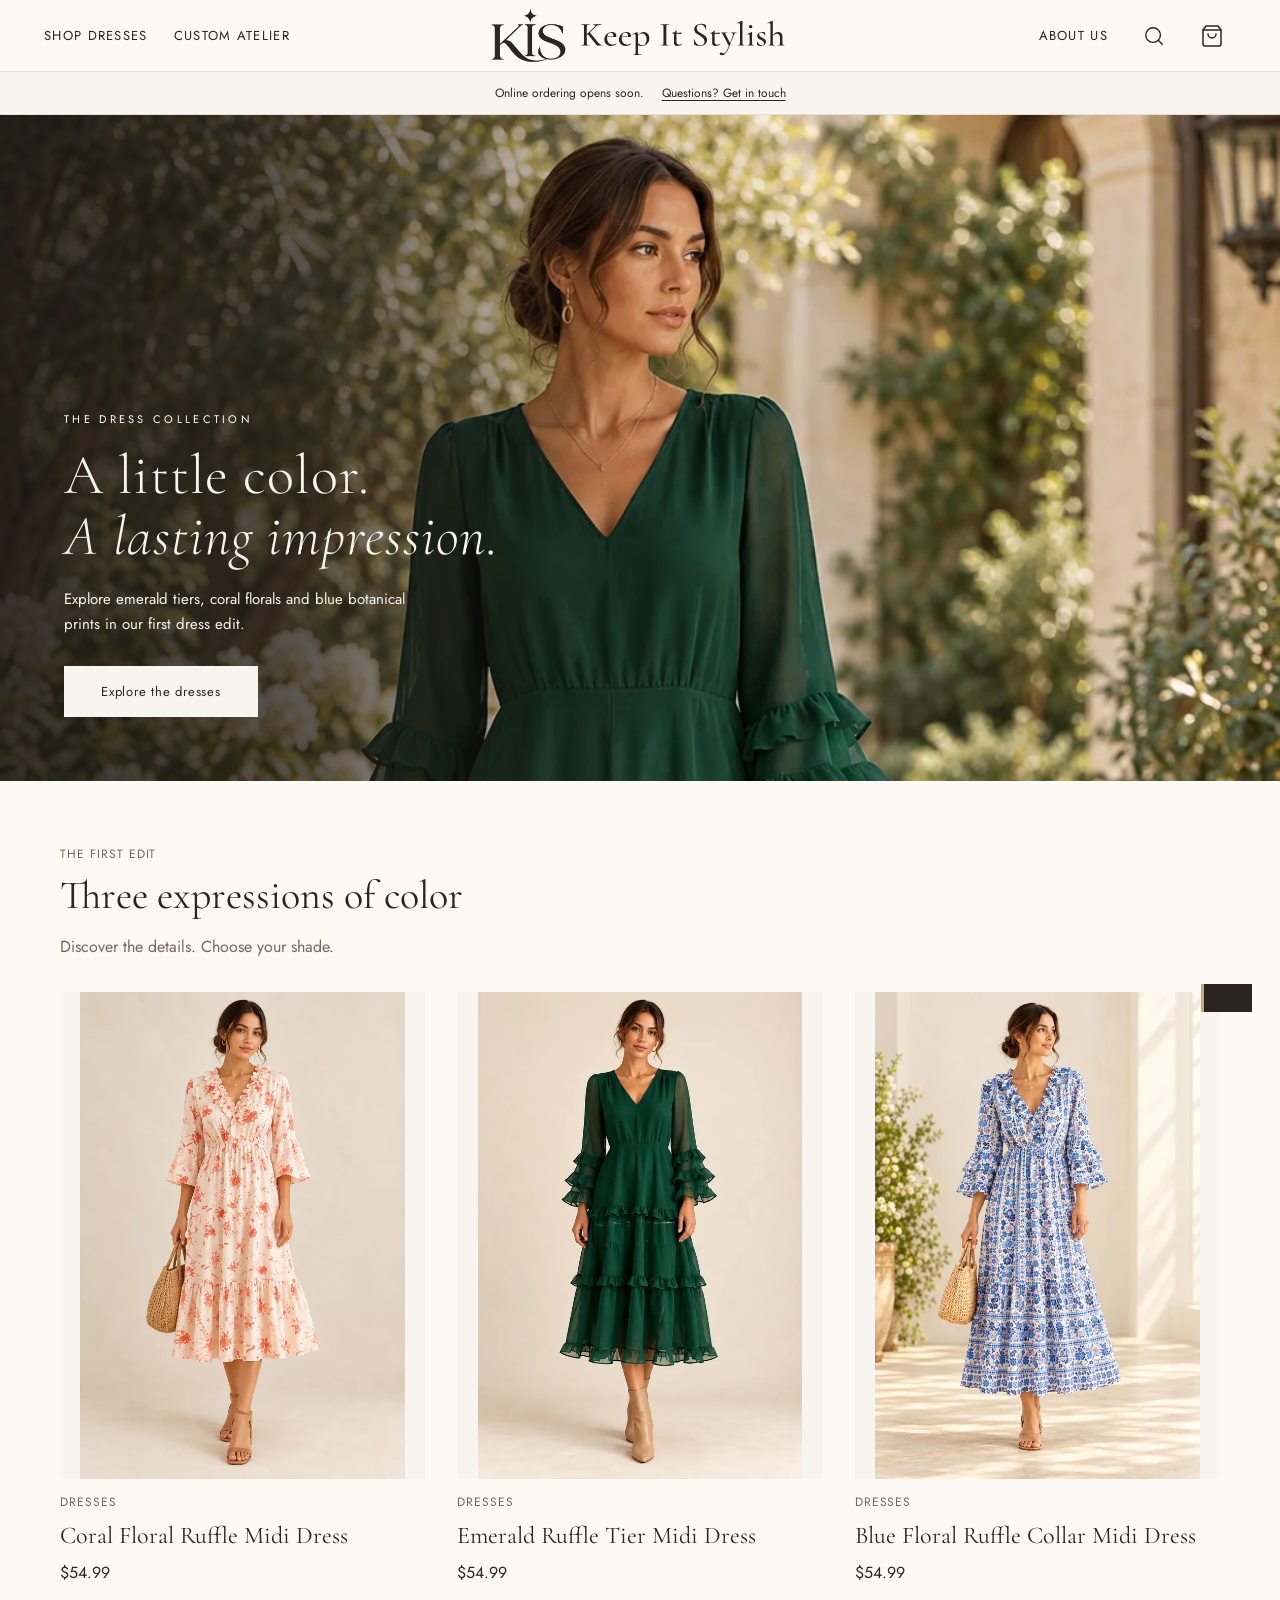
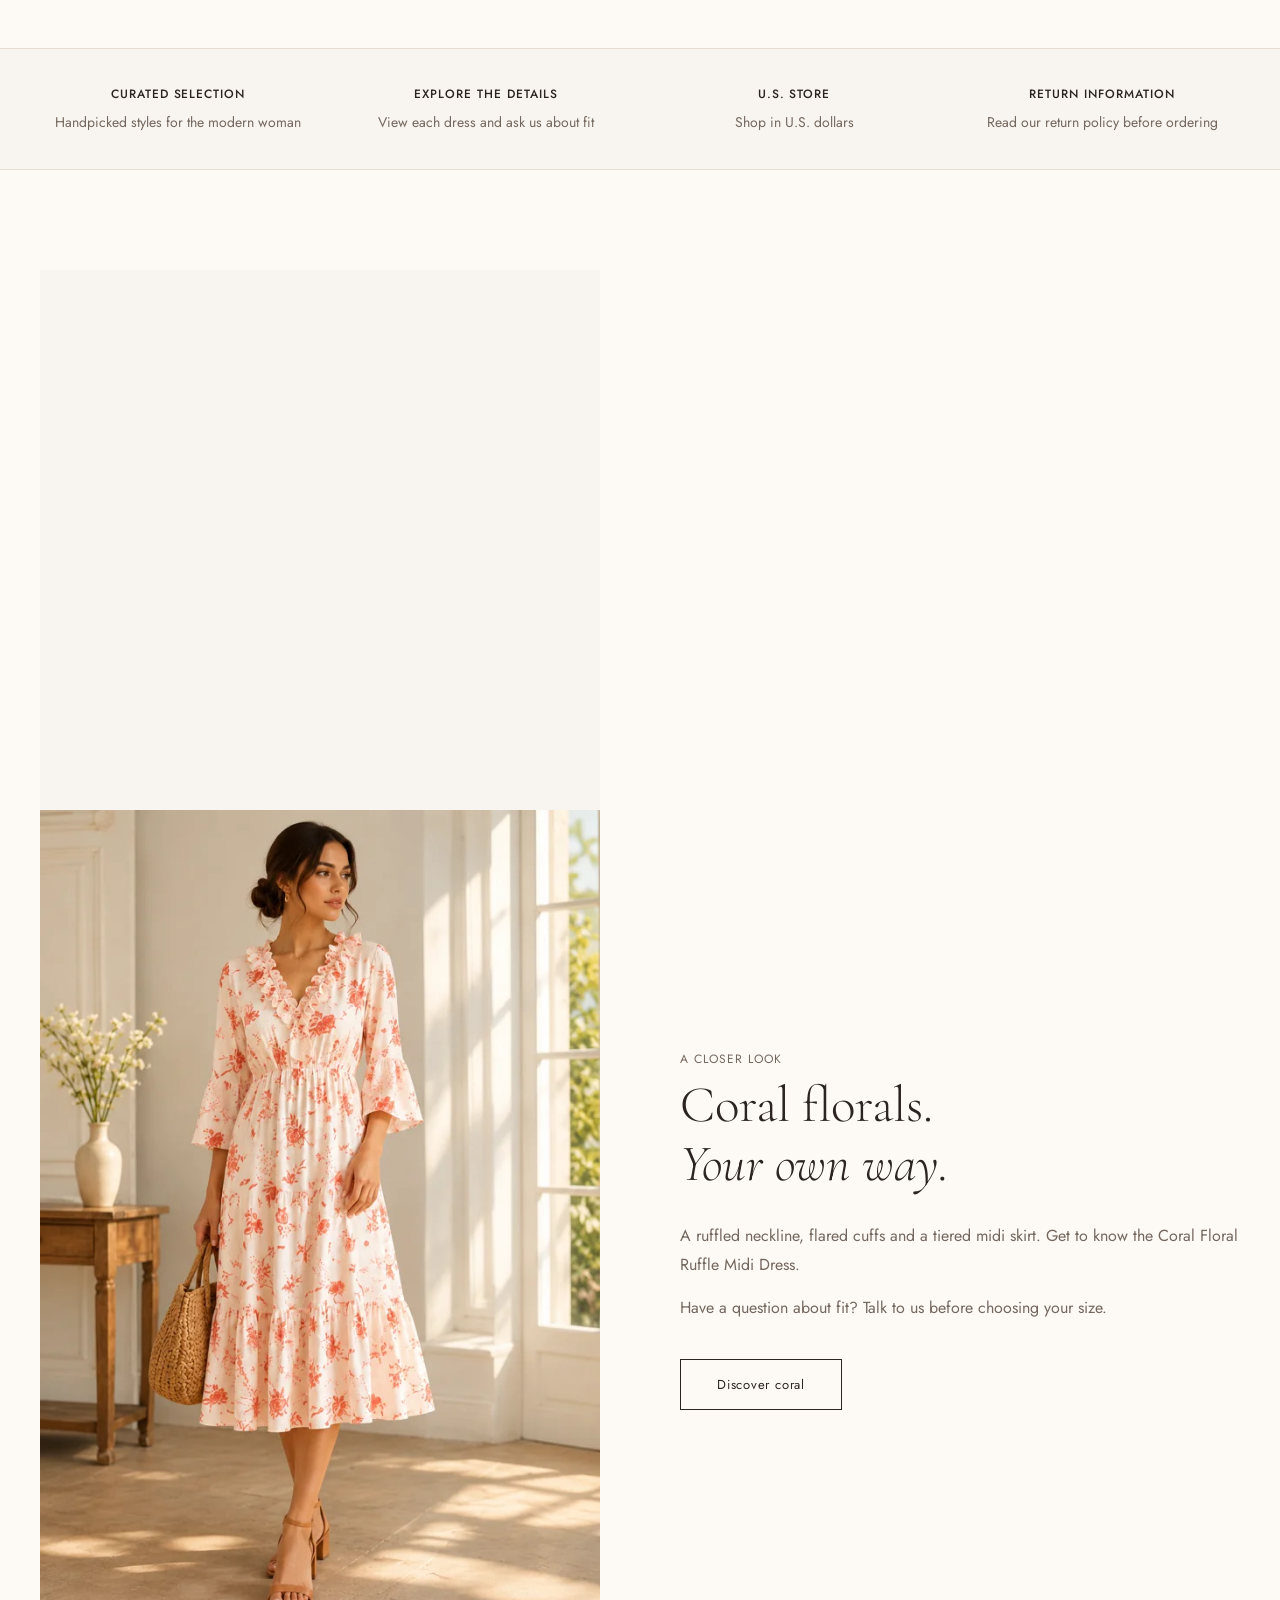
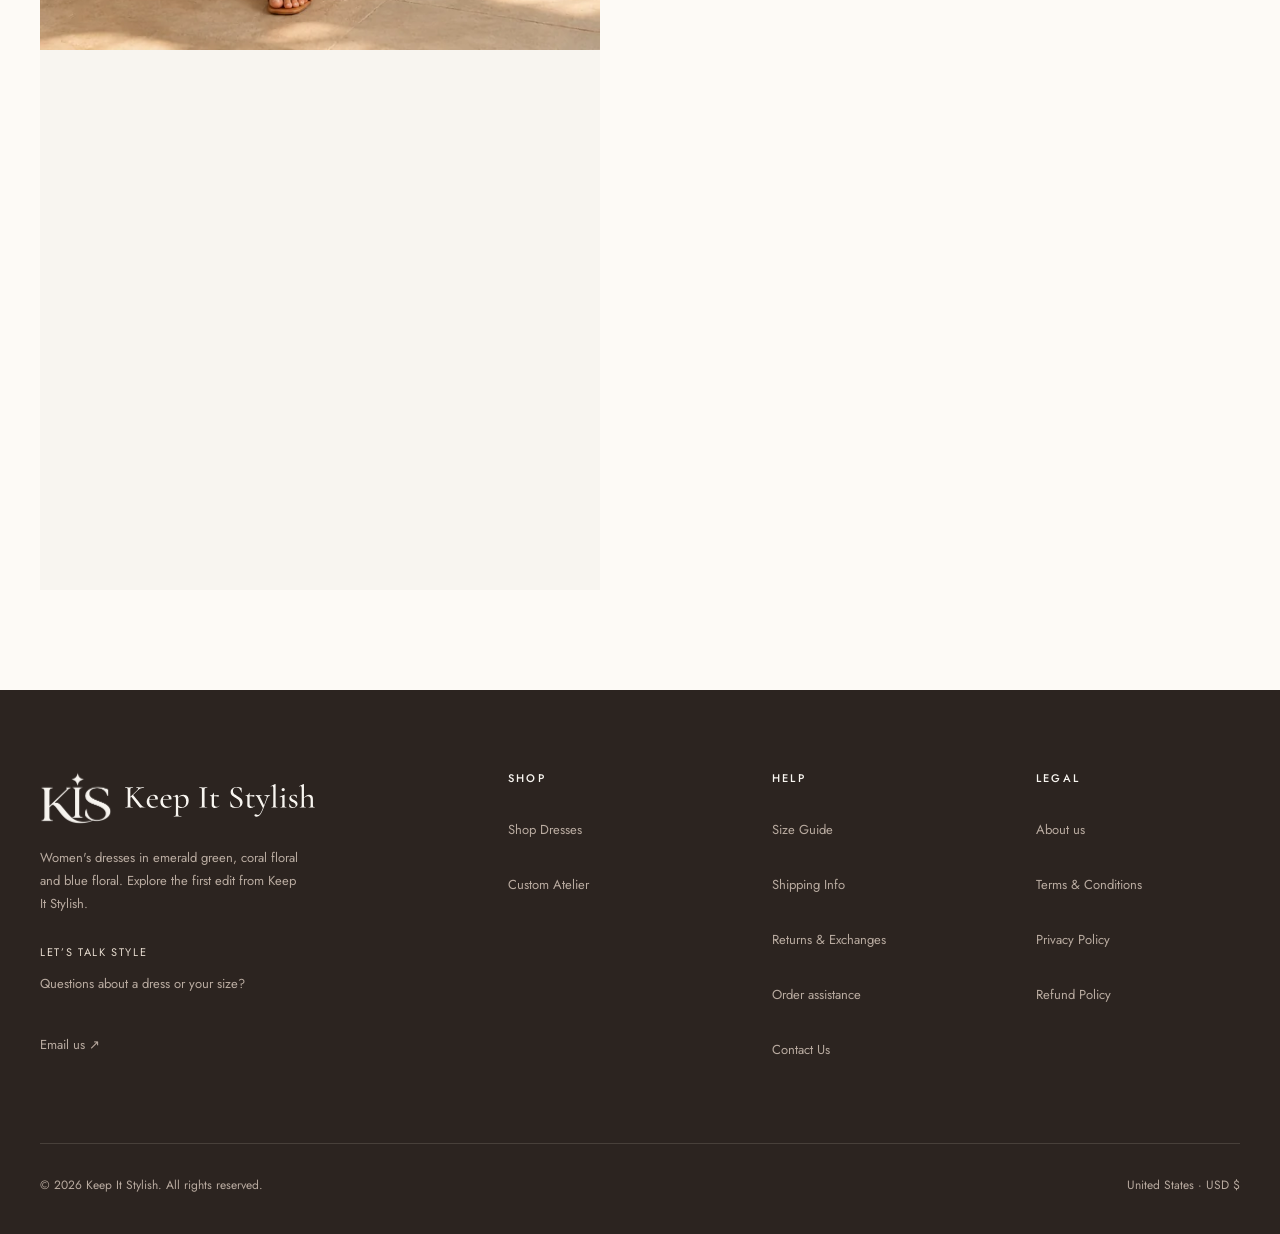
==== commit 4ddf808c: "Replace split home hero with full-width photographic banner" ====
--- a/index.html
+++ b/index.html
@@ -493,7 +493,7 @@
   .nav-right > button[onclick*="account"]{display:none}
 }
 </style>
-<link rel="stylesheet" href="assets/storefront.css?v=launch-20"/>
+<link rel="stylesheet" href="assets/storefront.css?v=launch-21"/>
 </head>
 <body class="storefront-loading"><a class="skip-link" href="#main-content">Skip to content</a>
 
@@ -556,7 +556,7 @@
 <main id="main-content" tabindex="-1" aria-busy="true">
 <div id="page-home" class="page">
   <div class="hero">
-    <img src="assets/products/green-dress-garden-1280.webp" srcset="assets/products/green-dress-garden-640.webp 640w, assets/products/green-dress-garden-1280.webp 1280w" sizes="(max-width:640px) 100vw, 50vw" width="1280" height="1920" loading="lazy" decoding="async" alt="Emerald Ruffle Tier Midi Dress"/>
+    <img src="assets/products/green-dress-garden-1280.webp" srcset="assets/products/green-dress-garden-640.webp 640w, assets/products/green-dress-garden-1280.webp 1280w" sizes="100vw" width="1280" height="1920" loading="lazy" decoding="async" alt="Emerald Ruffle Tier Midi Dress"/>
     <div class="hero-overlay"></div>
     <div class="hero-content">
       <p class="hero-label">The Dress Collection</p>
@@ -1022,7 +1022,7 @@
 <div class="toast" id="toast" role="status" aria-live="polite"></div>
 
 <!-- ════════════════════════ JAVASCRIPT ════════════════════════ -->
-<script src="assets/catalog.js?v=launch-20"></script>
+<script src="assets/catalog.js?v=launch-21"></script>
 <script>
 // ── DATA ──
 const COUPONS = {
@@ -1488,9 +1488,9 @@
 }
 
 </script>
-<script src="assets/storefront.js?v=launch-20"></script>
-<script src="assets/browsing.js?v=launch-20"></script>
-<script src="assets/enhancements.js?v=launch-20"></script>
+<script src="assets/storefront.js?v=launch-21"></script>
+<script src="assets/browsing.js?v=launch-21"></script>
+<script src="assets/enhancements.js?v=launch-21"></script>
 <script>
 // ── INIT ──
 renderHome();
--- a/assets/storefront.css
+++ b/assets/storefront.css
@@ -111,15 +111,23 @@
 .gallery-thumb img{width:100%;height:100%;object-fit:cover;display:block}
 .product-img-wrap img,.editorial img,.gallery-main img,.gallery-thumb img,.cart-item-img{object-fit:contain;object-position:center;background:var(--ivory)}
 .product-card:hover .product-img-wrap img{transform:none}
-/* Keep the complete portrait visible and the headline clear of the model. */
-.hero{display:grid;grid-template-columns:1fr 1fr;align-items:center;height:auto;min-height:0;max-height:none;background:var(--charcoal)}
-.hero img{position:static;grid-column:2;grid-row:1;width:100%;height:min(78vh,850px);object-fit:contain;object-position:center;background:var(--ivory)}
-.hero-overlay{display:none}
-.hero-content{grid-column:1;grid-row:1;padding:48px clamp(24px,5vw,80px);max-width:none}
-@media(max-width:640px){
-  .hero{grid-template-columns:1fr;min-height:0}
-  .hero img{grid-column:1;grid-row:1;height:clamp(320px,65vh,520px)}
-  .hero-content{grid-column:1;grid-row:2;padding:32px 24px 40px}
+/* A single photographic banner, with a complete portrait on small screens. */
+.hero{display:flex;align-items:flex-end;height:clamp(520px,52vw,740px);min-height:0;max-height:none;background:var(--ivory)}
+.hero img{position:absolute;inset:0;width:100%;height:100%;object-fit:cover;object-position:center top}
+.hero-overlay{display:block;background:linear-gradient(90deg,rgba(28,23,20,.88) 0%,rgba(28,23,20,.72) 24%,rgba(28,23,20,.12) 49%,transparent 65%)}
+.hero-content{padding:64px clamp(32px,5vw,80px);max-width:46%;}
+.hero-title{font-size:clamp(40px,4.4vw,64px);line-height:1.08}
+.hero-description{max-width:350px;font-size:15px}
+@media(max-width:760px){
+  .hero{display:flex;flex-direction:column;align-items:stretch;height:auto}
+  .hero img{position:static;width:100%;height:auto;aspect-ratio:2/3;object-fit:contain;object-position:center}
+  .hero-overlay{display:none}
+  .hero-content{padding:36px 24px 40px;max-width:none;text-align:center}
+  .hero-label{color:var(--charcoal)}
+  .hero-title{color:var(--charcoal);font-size:clamp(36px,7vw,48px)}
+  .hero-description{color:var(--charcoal);max-width:380px;margin:0 auto 24px}
+  .hero-btns{justify-content:center}
+  .hero-btns .btn{background:var(--charcoal);color:var(--ivory);border-color:var(--charcoal)}
 }
 .product-help{display:flex;flex-wrap:wrap;gap:12px 22px;margin-top:16px}
 .product-help a{color:var(--charcoal);text-underline-offset:4px;min-height:32px}
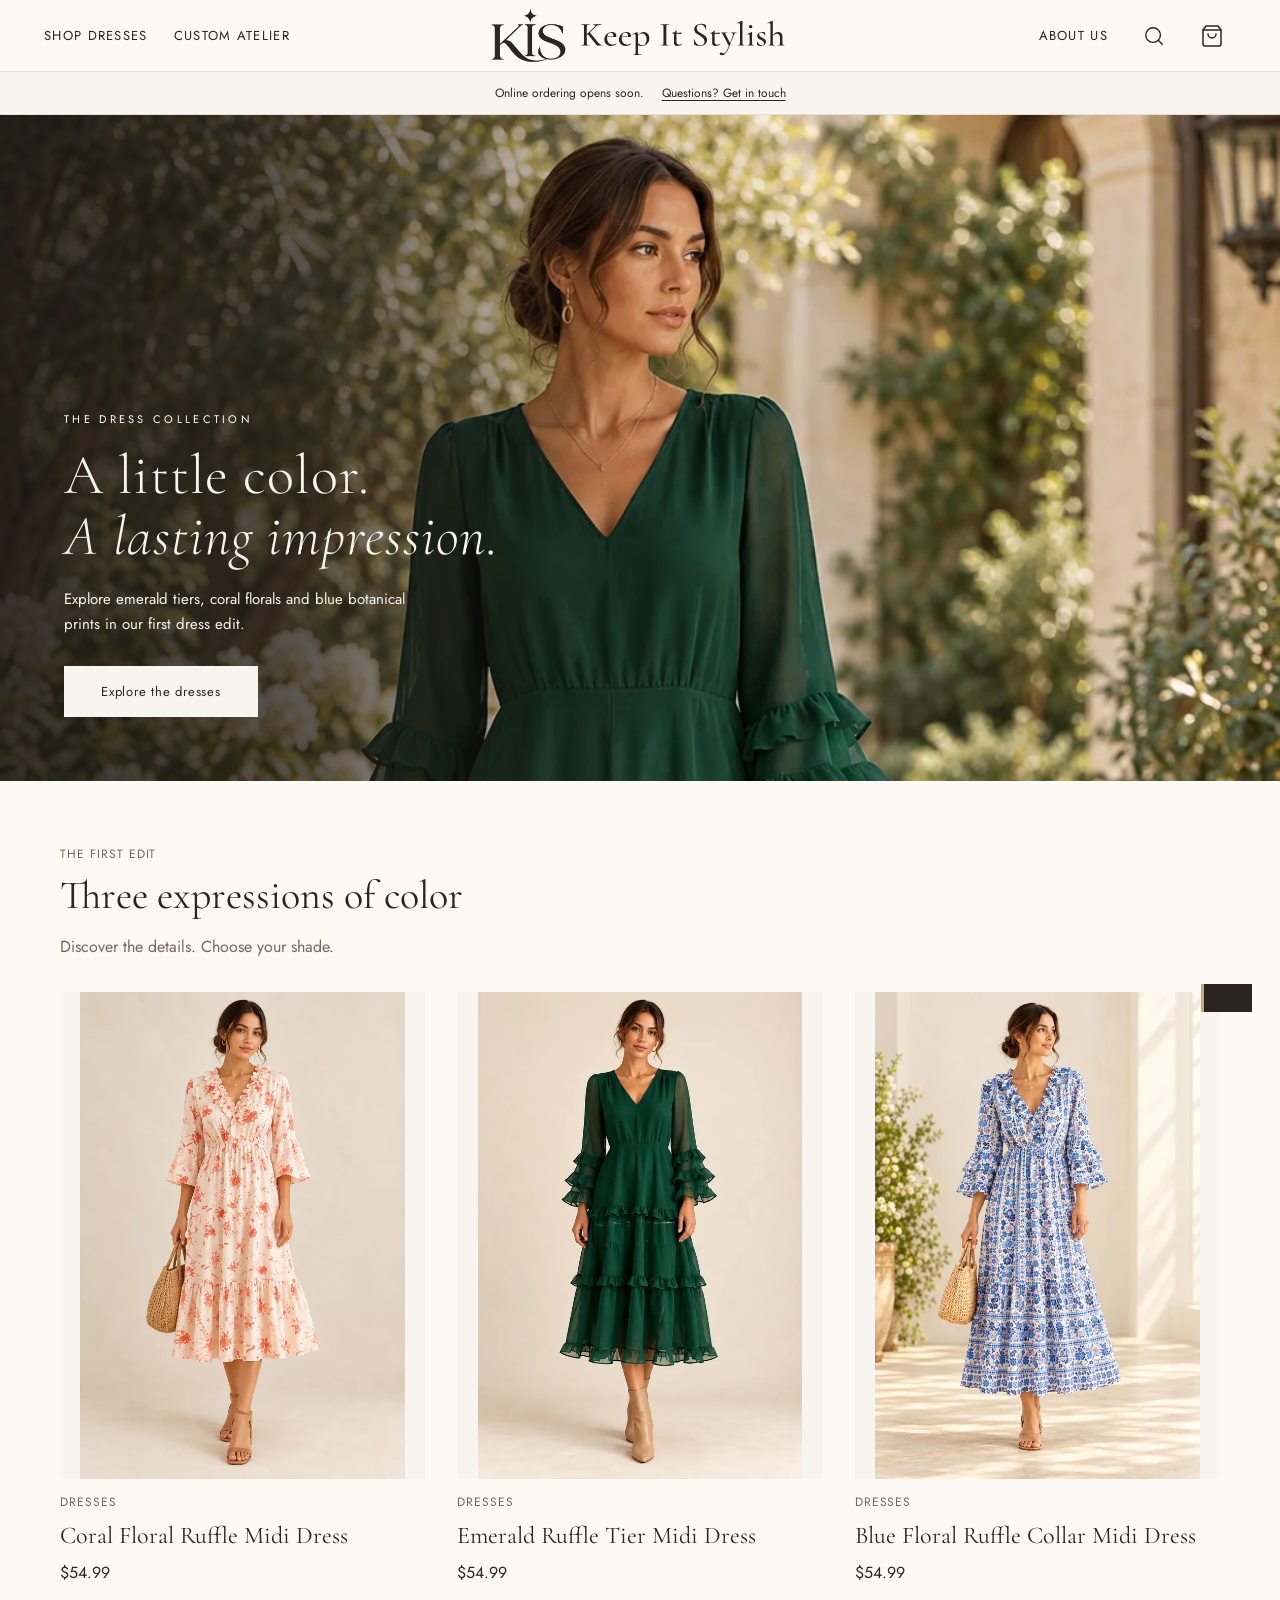
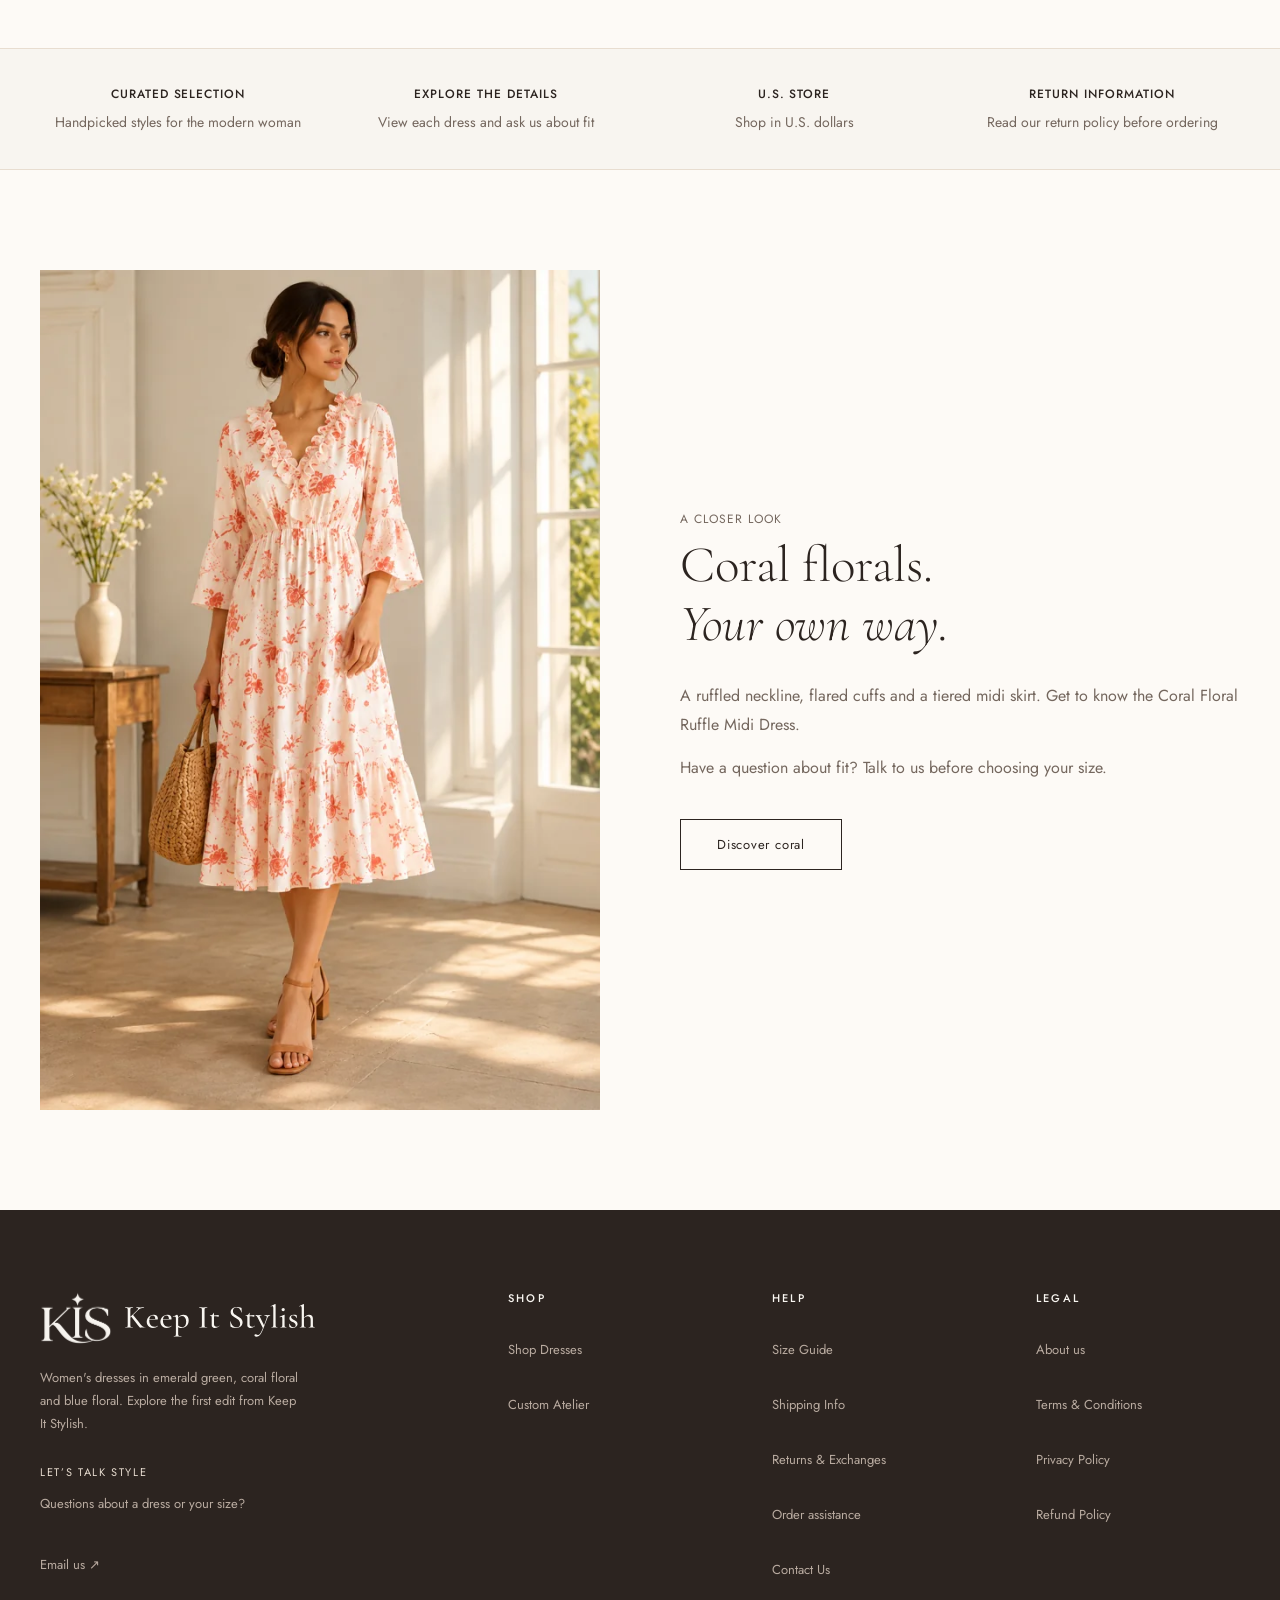
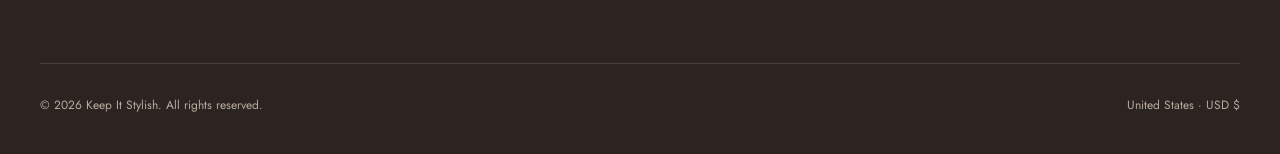
==== commit da84b2a4: "Fix excess whitespace around homepage coral portrait" ====
--- a/index.html
+++ b/index.html
@@ -127,7 +127,7 @@
 
 /* ── EDITORIAL ── */
 .editorial{max-width:1400px;margin:100px auto;padding:0 40px;display:grid;grid-template-columns:1fr 1fr;gap:80px;align-items:center}
-.editorial img{width:100%;aspect-ratio:3/4;object-fit:cover}
+.editorial img{display:block;width:100%;height:auto;aspect-ratio:2/3;object-fit:contain}
 .editorial-title{font-family:'Cormorant Garamond',serif;font-size:clamp(34px,4vw,54px);font-weight:300;color:var(--charcoal);line-height:1.15;margin-bottom:28px}
 .editorial-text{font-size:14px;line-height:1.9;color:var(--stone);margin-bottom:14px;font-family:'Jost',sans-serif}
 
@@ -414,7 +414,6 @@
 
   /* ── Editorial ── */
   .editorial{margin:48px auto;padding:0 16px;gap:28px}
-  .editorial img{aspect-ratio:4/3}
   .editorial-title{font-size:clamp(26px,6vw,40px);margin-bottom:20px}
 
   /* ── Marquee ── */
@@ -493,7 +492,7 @@
   .nav-right > button[onclick*="account"]{display:none}
 }
 </style>
-<link rel="stylesheet" href="assets/storefront.css?v=launch-21"/>
+<link rel="stylesheet" href="assets/storefront.css?v=launch-22"/>
 </head>
 <body class="storefront-loading"><a class="skip-link" href="#main-content">Skip to content</a>
 
@@ -1022,7 +1021,7 @@
 <div class="toast" id="toast" role="status" aria-live="polite"></div>
 
 <!-- ════════════════════════ JAVASCRIPT ════════════════════════ -->
-<script src="assets/catalog.js?v=launch-21"></script>
+<script src="assets/catalog.js?v=launch-22"></script>
 <script>
 // ── DATA ──
 const COUPONS = {
@@ -1488,9 +1487,9 @@
 }
 
 </script>
-<script src="assets/storefront.js?v=launch-21"></script>
-<script src="assets/browsing.js?v=launch-21"></script>
-<script src="assets/enhancements.js?v=launch-21"></script>
+<script src="assets/storefront.js?v=launch-22"></script>
+<script src="assets/browsing.js?v=launch-22"></script>
+<script src="assets/enhancements.js?v=launch-22"></script>
 <script>
 // ── INIT ──
 renderHome();
